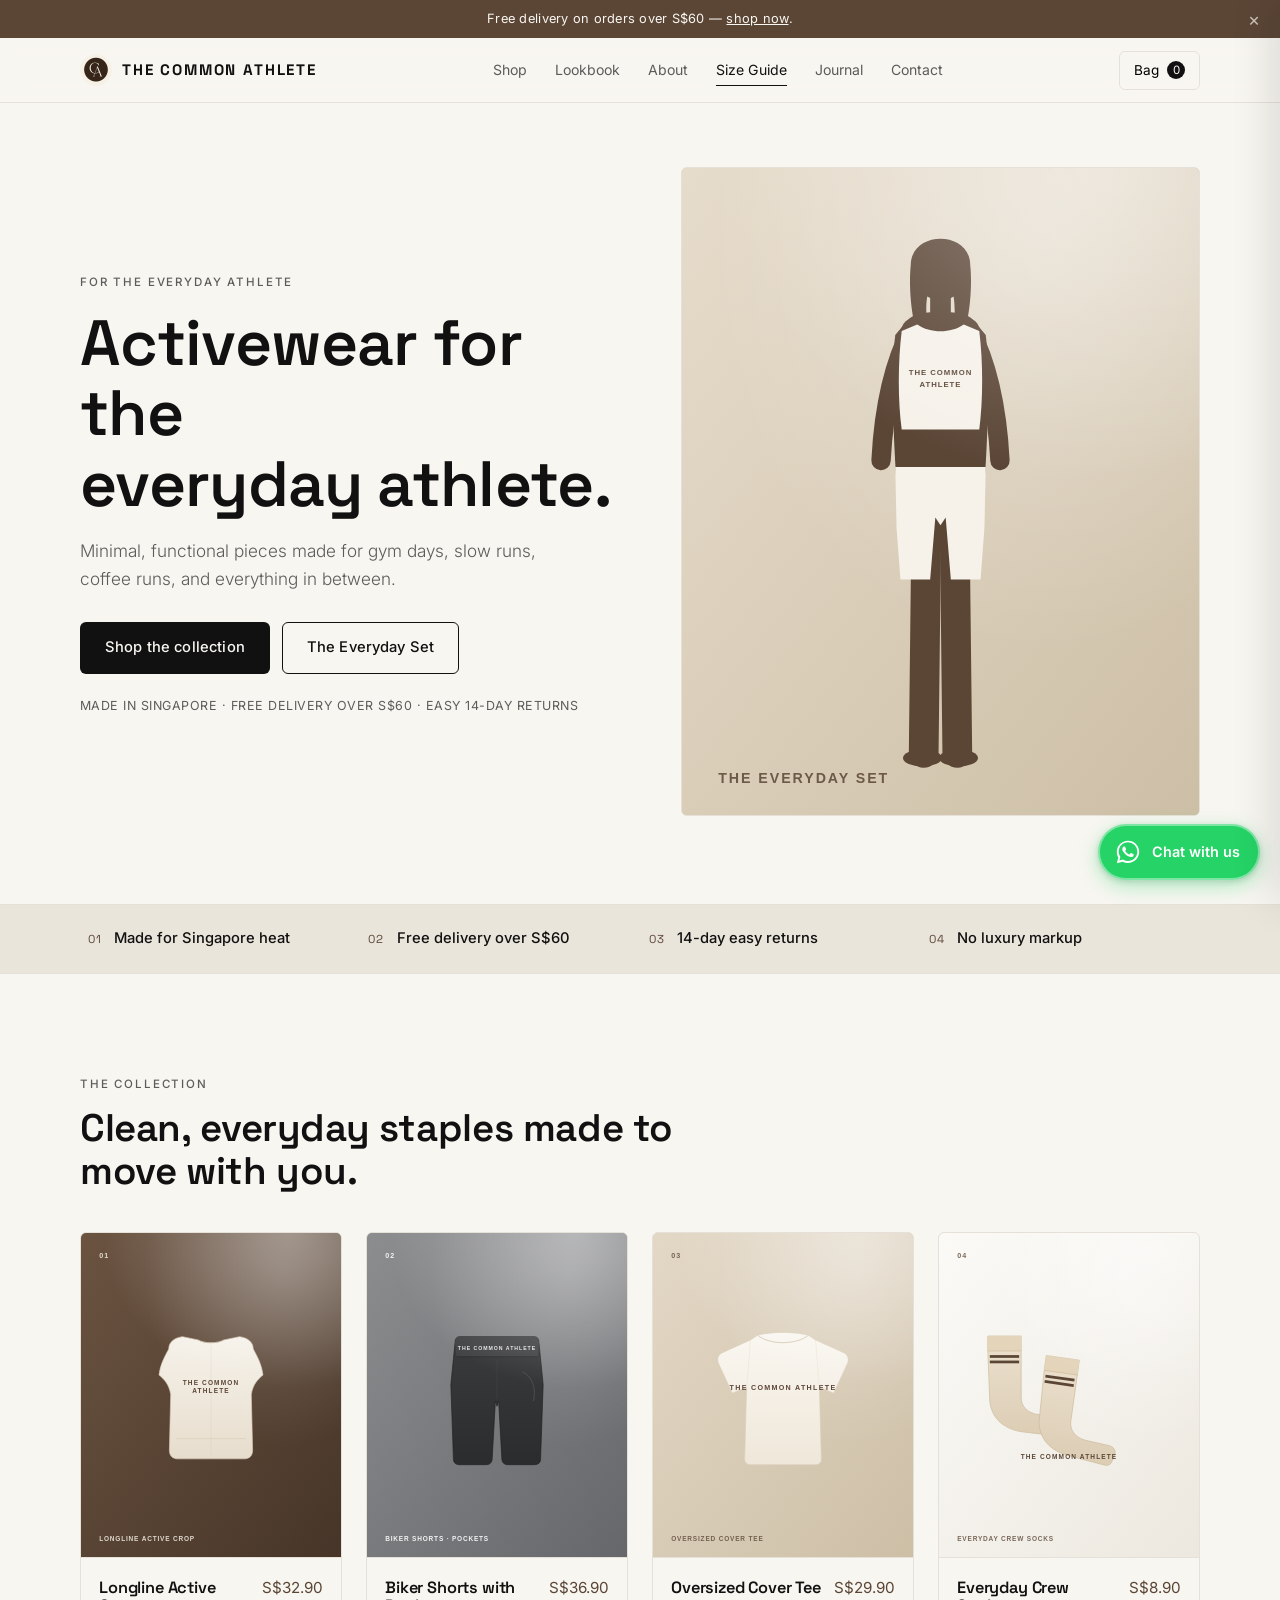
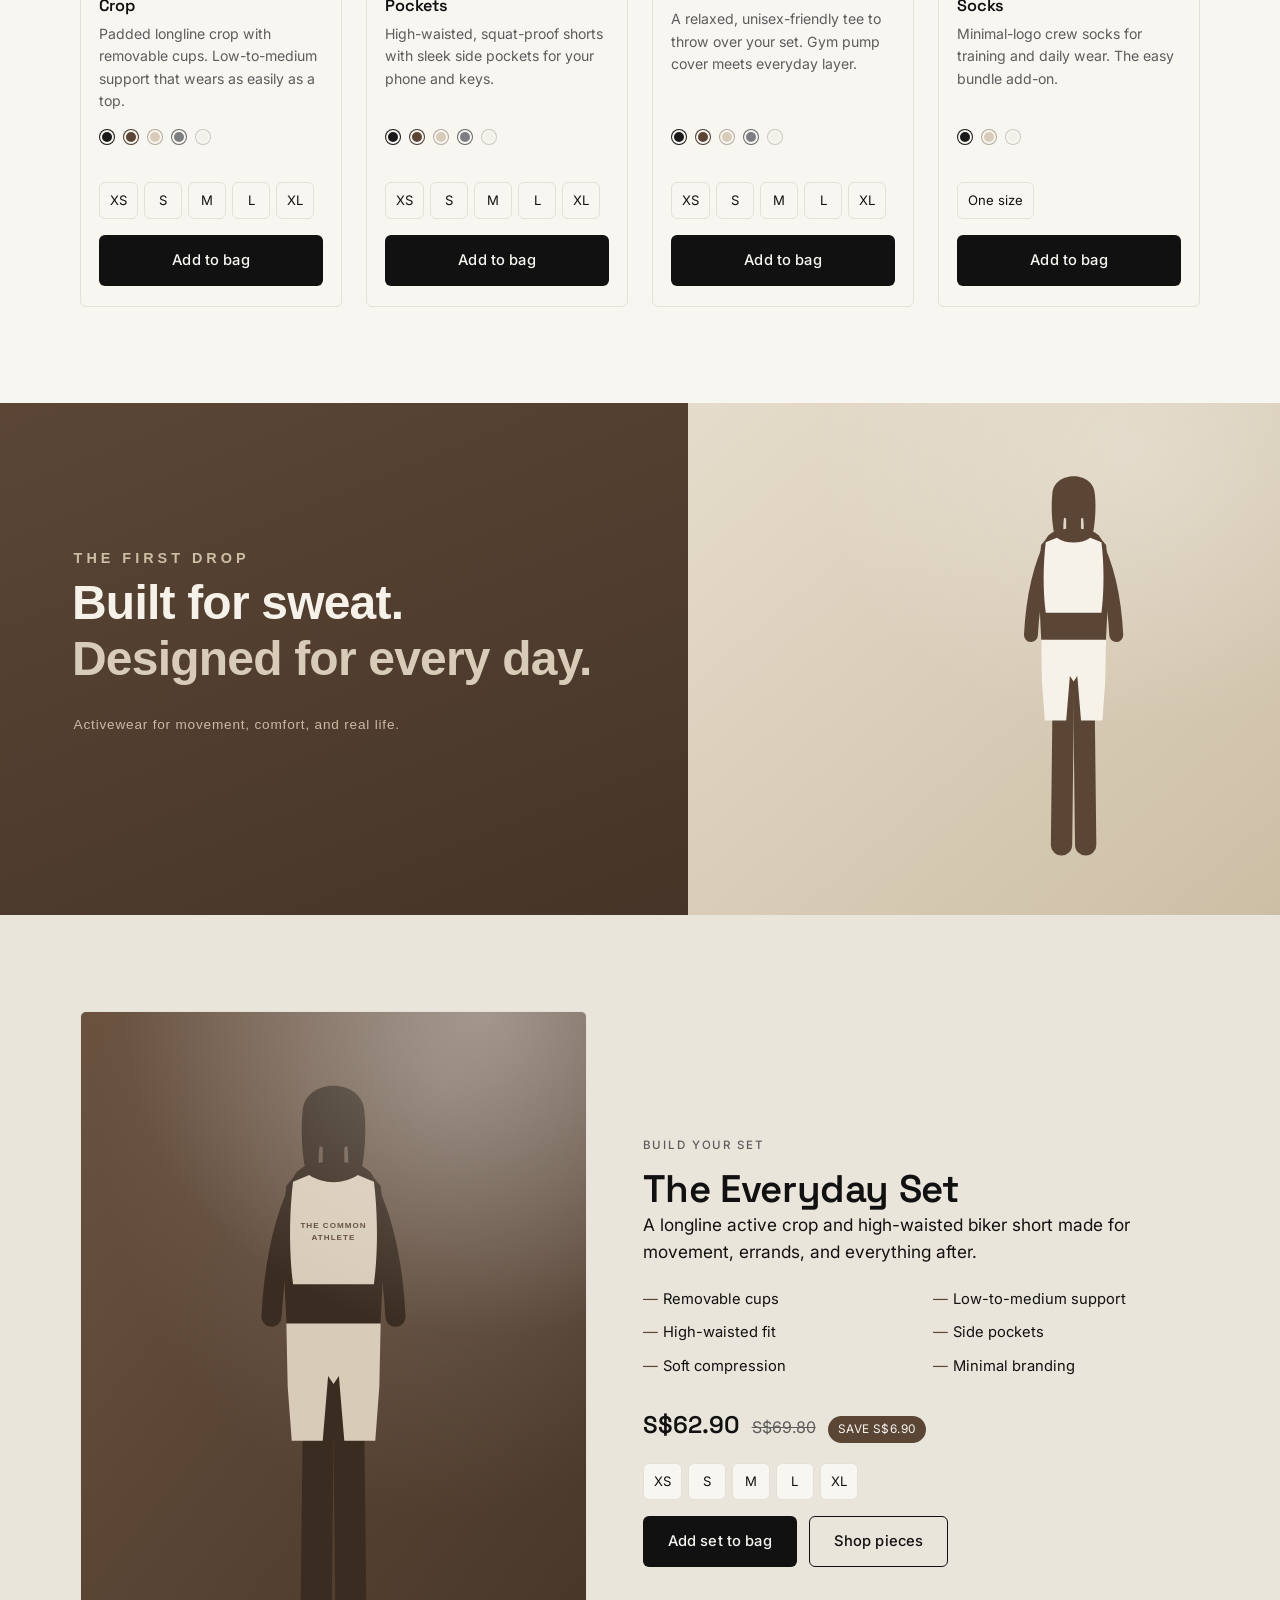
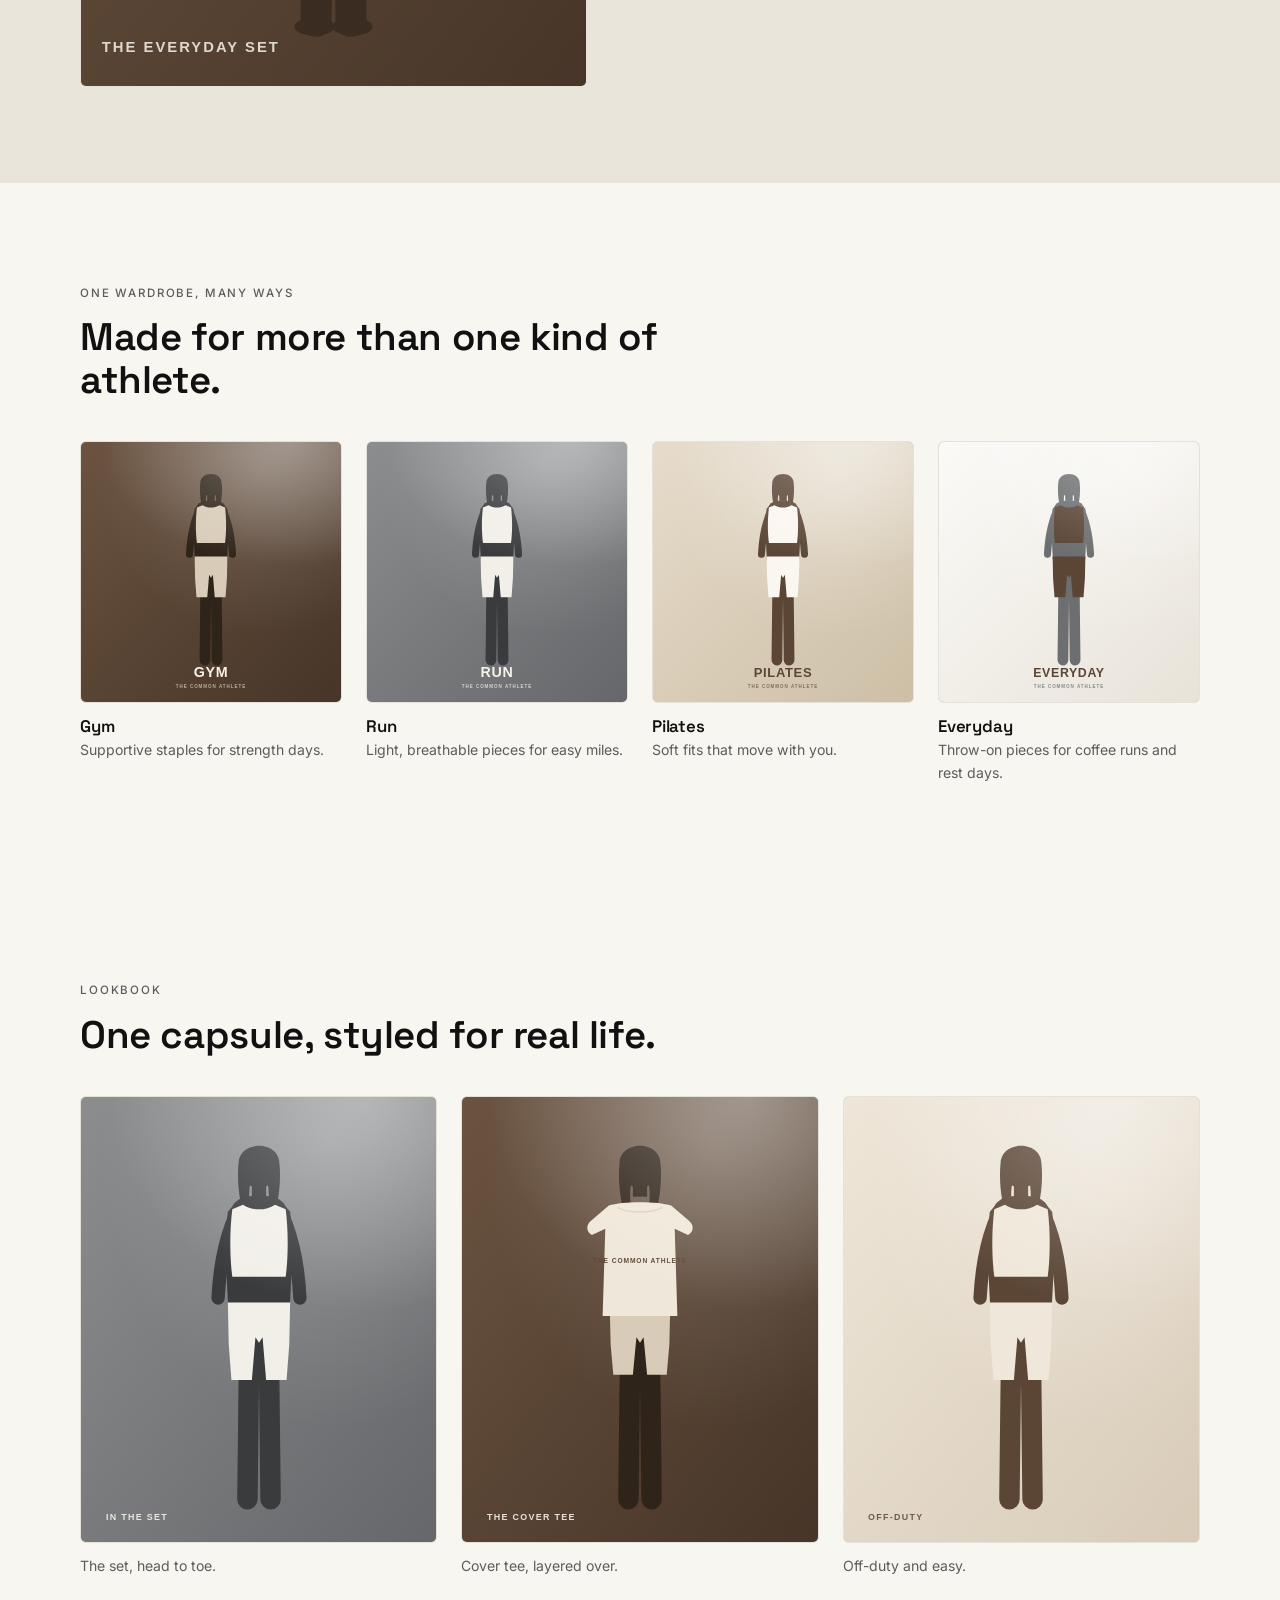
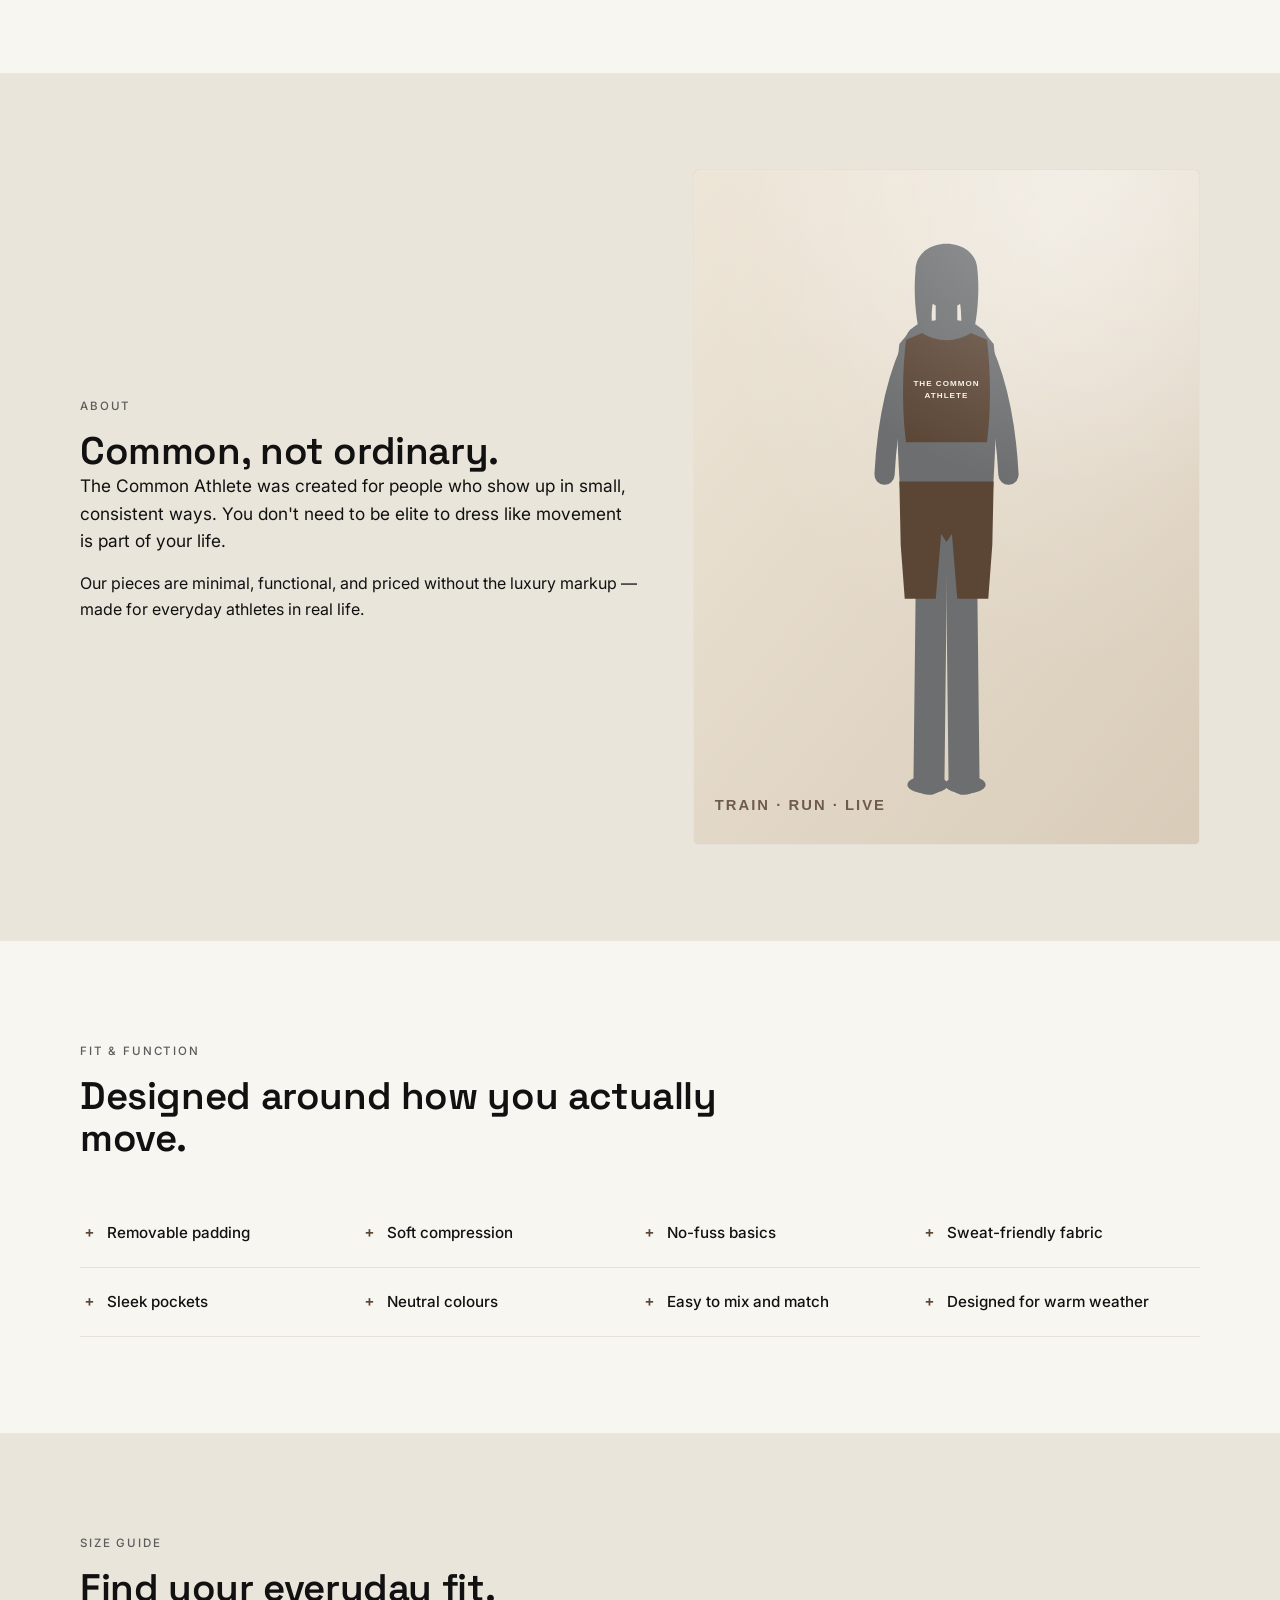
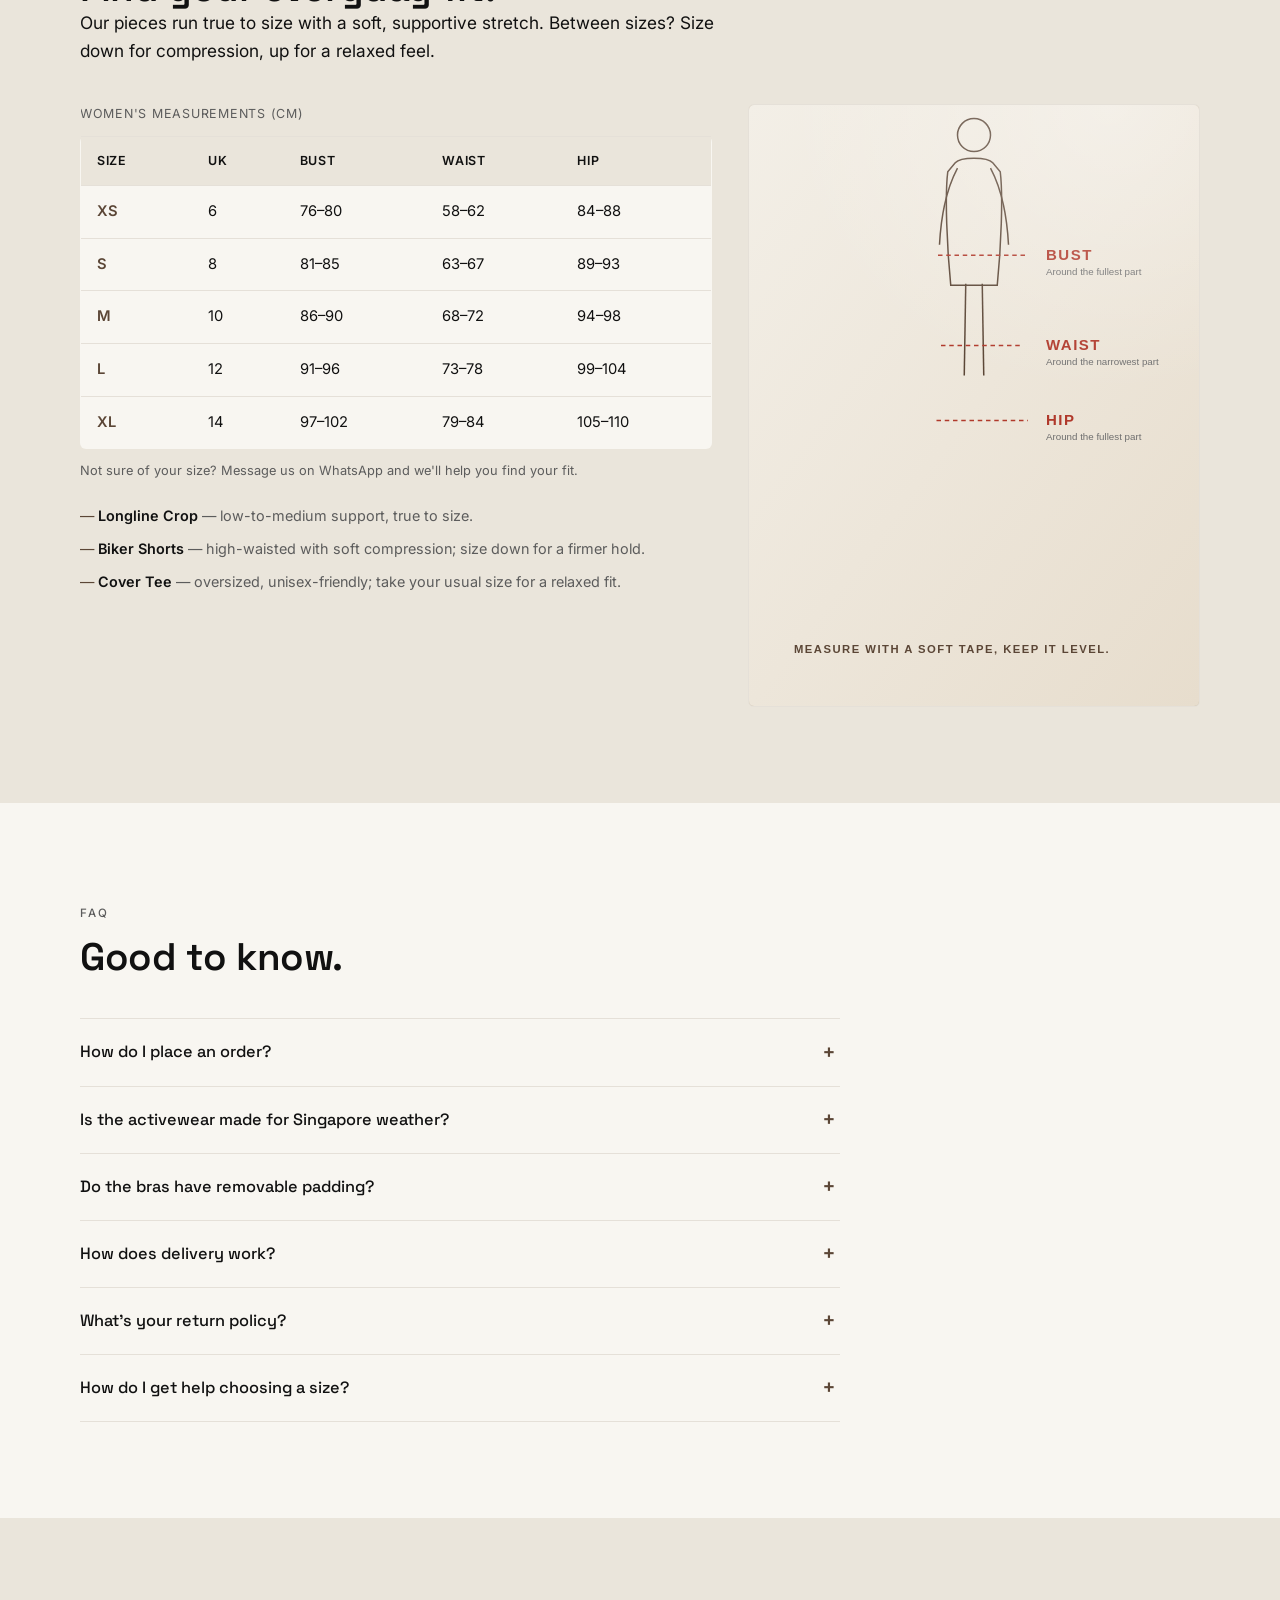
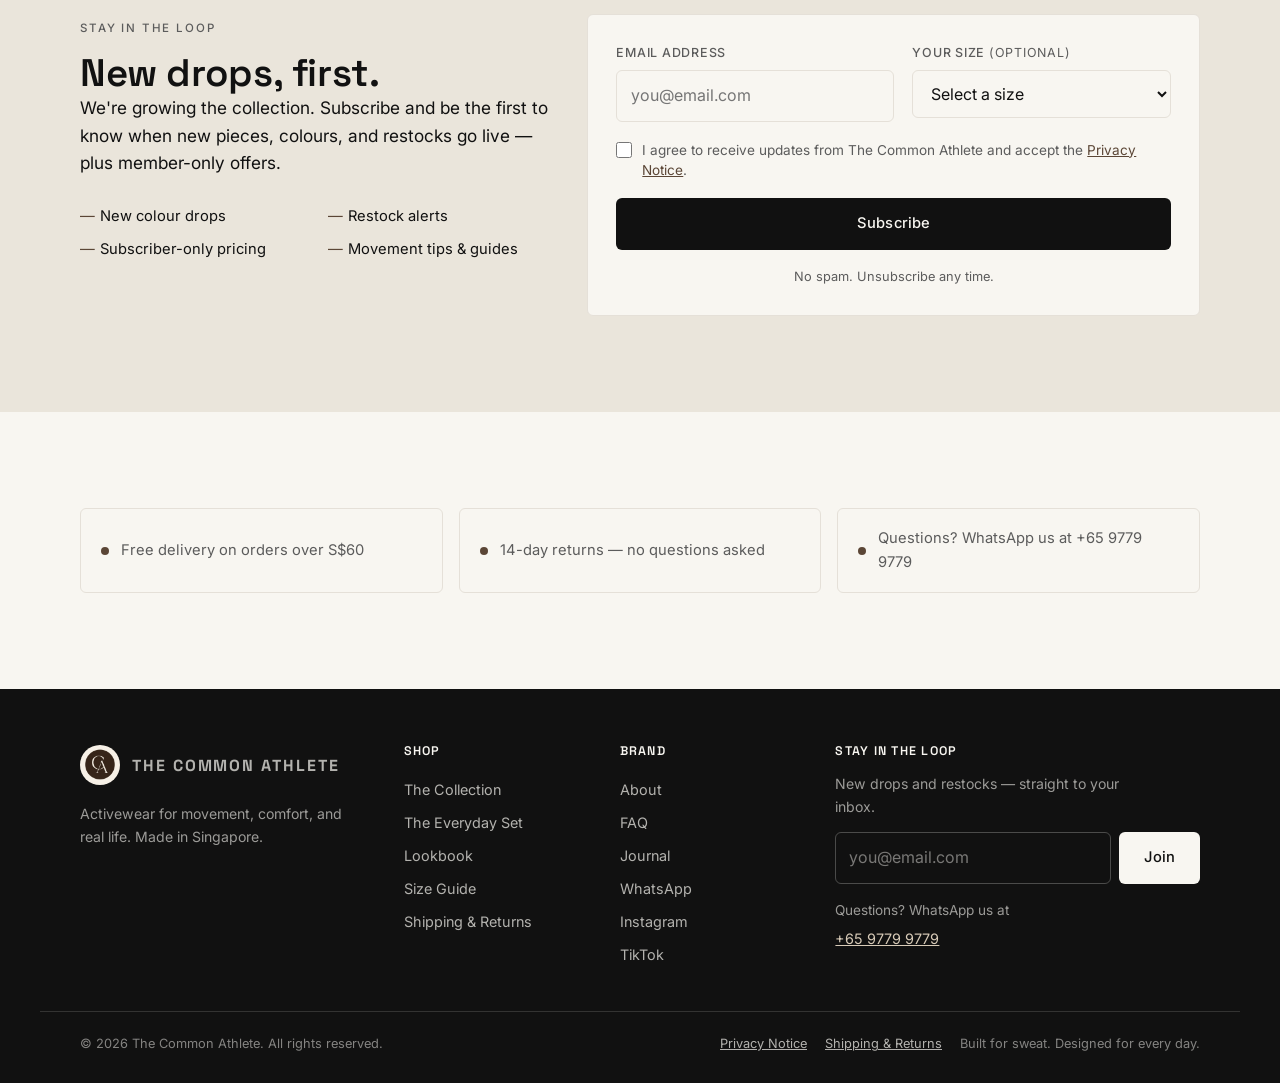
==== index.html @ 80158c87 "Use real logo artwork for the browser tab favicon The SVG favicon was a hand-drawn 'CA' approximatio" ====
<!DOCTYPE html>
<html lang="en">
<head>
  <meta charset="UTF-8" />
  <meta name="viewport" content="width=device-width, initial-scale=1.0" />
  <title>The Common Athlete | Women's Activewear Singapore — Shop Now</title>
  <meta name="description" content="Shop The Common Athlete — Singapore's women-first activewear brand. Minimal, breathable pieces for gym, run, Pilates, and real life. Free delivery over S$60. No luxury markup." />
  <meta name="keywords" content="activewear Singapore, athleisure Singapore, affordable activewear, women's gym wear, biker shorts, sports bra, Pilates wear, The Common Athlete" />
  <meta name="author" content="The Common Athlete" />
  <meta name="theme-color" content="#F8F6F1" />
  <link rel="canonical" href="https://dominopizzaaaa.github.io/the-common-athlete/" />

  <!-- Icons -->
  <link rel="icon" href="favicon-32.png" sizes="32x32" type="image/png" />
  <link rel="icon" href="favicon-16.png" sizes="16x16" type="image/png" />
  <link rel="apple-touch-icon" href="apple-touch-icon.png" />

  <!-- Open Graph / social sharing -->
  <meta property="og:type" content="website" />
  <meta property="og:site_name" content="The Common Athlete" />
  <meta property="og:title" content="The Common Athlete | Activewear for the everyday athlete" />
  <meta property="og:description" content="Minimal, breathable, affordable activewear made in Singapore for gym, run, Pilates, and real life." />
  <meta property="og:url" content="https://dominopizzaaaa.github.io/the-common-athlete/" />
  <meta property="og:image" content="https://dominopizzaaaa.github.io/the-common-athlete/images/og-image.png" />
  <meta property="og:image:width" content="1200" />
  <meta property="og:image:height" content="630" />
  <meta property="og:locale" content="en_SG" />
  <meta name="twitter:card" content="summary_large_image" />
  <meta name="twitter:title" content="The Common Athlete | Activewear for the everyday athlete" />
  <meta name="twitter:description" content="Minimal, breathable, affordable activewear made in Singapore for gym, run, Pilates, and real life." />
  <meta name="twitter:image" content="https://dominopizzaaaa.github.io/the-common-athlete/images/og-image.png" />

  <!-- Fonts: Space Grotesk for headings, Inter for body (includes 300 weight for lighter subtitles) -->
  <link rel="preconnect" href="https://fonts.googleapis.com" />
  <link rel="preconnect" href="https://fonts.gstatic.com" crossorigin />
  <link href="https://fonts.googleapis.com/css2?family=Inter:wght@300;400;500;600&family=Space+Grotesk:wght@500;600;700&display=swap" rel="stylesheet" />

  <!-- Preload above-fold hero image -->
  <link rel="preload" as="image" href="images/hero.svg" />

  <link rel="stylesheet" href="css/styles.css" />

  <!-- Structured data for search engines -->
  <script type="application/ld+json">
  {
    "@context": "https://schema.org",
    "@graph": [
      {
        "@type": "Organization",
        "@id": "https://dominopizzaaaa.github.io/the-common-athlete/#org",
        "name": "The Common Athlete",
        "url": "https://dominopizzaaaa.github.io/the-common-athlete/",
        "logo": "https://dominopizzaaaa.github.io/the-common-athlete/apple-touch-icon.png",
        "description": "Singapore-based women-first activewear and athleisure brand for the everyday athlete.",
        "areaServed": "SG",
        "sameAs": [
          "https://www.instagram.com/thecommonathlete.sg",
          "https://www.tiktok.com/@thecommonathlete"
        ],
        "contactPoint": {
          "@type": "ContactPoint",
          "contactType": "customer service",
          "telephone": "+65-9779-9779",
          "areaServed": "SG"
        }
      },
      {
        "@type": "WebSite",
        "@id": "https://dominopizzaaaa.github.io/the-common-athlete/#website",
        "url": "https://dominopizzaaaa.github.io/the-common-athlete/",
        "name": "The Common Athlete",
        "publisher": { "@id": "https://dominopizzaaaa.github.io/the-common-athlete/#org" },
        "inLanguage": "en-SG"
      },
      {
        "@type": "ItemList",
        "name": "The First Drop",
        "itemListElement": [
          { "@type": "ListItem", "position": 1, "item": {
            "@type": "Product", "name": "Longline Active Crop",
            "description": "Padded longline crop with removable cups and low-to-medium support.",
            "image": "https://dominopizzaaaa.github.io/the-common-athlete/images/product-crop.svg",
            "brand": { "@id": "https://dominopizzaaaa.github.io/the-common-athlete/#org" },
            "offers": { "@type": "Offer", "price": "32.90", "priceCurrency": "SGD", "availability": "https://schema.org/InStock" }
          }},
          { "@type": "ListItem", "position": 2, "item": {
            "@type": "Product", "name": "Biker Shorts with Pockets",
            "description": "High-waisted, squat-proof biker shorts with sleek side pockets.",
            "image": "https://dominopizzaaaa.github.io/the-common-athlete/images/product-shorts.svg",
            "brand": { "@id": "https://dominopizzaaaa.github.io/the-common-athlete/#org" },
            "offers": { "@type": "Offer", "price": "36.90", "priceCurrency": "SGD", "availability": "https://schema.org/InStock" }
          }},
          { "@type": "ListItem", "position": 3, "item": {
            "@type": "Product", "name": "Oversized Cover Tee",
            "description": "Relaxed, unisex-friendly cover tee to layer over your set.",
            "image": "https://dominopizzaaaa.github.io/the-common-athlete/images/product-tee.svg",
            "brand": { "@id": "https://dominopizzaaaa.github.io/the-common-athlete/#org" },
            "offers": { "@type": "Offer", "price": "29.90", "priceCurrency": "SGD", "availability": "https://schema.org/InStock" }
          }},
          { "@type": "ListItem", "position": 4, "item": {
            "@type": "Product", "name": "Everyday Crew Socks",
            "description": "Minimal-logo crew socks for training and daily wear.",
            "image": "https://dominopizzaaaa.github.io/the-common-athlete/images/product-socks.svg",
            "brand": { "@id": "https://dominopizzaaaa.github.io/the-common-athlete/#org" },
            "offers": { "@type": "Offer", "price": "8.90", "priceCurrency": "SGD", "availability": "https://schema.org/InStock" }
          }}
        ]
      },
      {
        "@type": "FAQPage",
        "mainEntity": [
          { "@type": "Question", "name": "How do I place an order?",
            "acceptedAnswer": { "@type": "Answer", "text": "Add items to your bag and checkout. We'll confirm your order and send payment details via WhatsApp or email within 24 hours." } },
          { "@type": "Question", "name": "Is the activewear made for Singapore weather?",
            "acceptedAnswer": { "@type": "Answer", "text": "Yes — every piece is designed to be breathable, sweat-friendly, and quick to move in, indoors or out in the heat." } },
          { "@type": "Question", "name": "Do the bras have removable padding?",
            "acceptedAnswer": { "@type": "Answer", "text": "The Longline Active Crop comes with removable cups and offers low-to-medium support." } }
        ]
      }
    ]
  }
  </script>
</head>
<body>
  <a class="skip-link" href="#main-content">Skip to content</a>

  <!-- ============ ANNOUNCEMENT BAR ============ -->
  <div class="announce" id="announce">
    <p>Free delivery on orders over S$60 — <a href="#collection" style="text-decoration:underline;color:inherit;">shop now</a>.</p>
    <button class="announce__close" id="announceClose" aria-label="Close announcement">&times;</button>
  </div>

  <!-- ============ NAVIGATION ============ -->
  <header class="nav" id="nav">
    <div class="nav__inner container">
      <button class="nav__burger" id="burger" aria-label="Open menu" aria-expanded="false" aria-controls="mobileMenu" aria-haspopup="true">
        <span></span><span></span><span></span>
      </button>

      <a href="#top" class="nav__logo">
        <img src="images/logo.png" alt="" class="nav__logo-mark" width="32" height="32" />
        <span>THE COMMON ATHLETE</span>
      </a>

      <nav class="nav__links" aria-label="Primary">
        <a href="#collection">Shop</a>
        <a href="#lookbook">Lookbook</a>
        <a href="#about">About</a>
        <a href="#size-guide">Size Guide</a>
        <a href="blog/index.html">Journal</a>
        <a href="#contact">Contact</a>
      </nav>

      <button class="nav__bag" id="bagBtn" aria-label="Open bag">
        Bag <span class="nav__bag-count" id="bagCount">0</span>
      </button>
    </div>

    <!-- Mobile menu -->
    <div class="mobile-menu" id="mobileMenu" aria-hidden="true">
      <nav aria-label="Mobile">
        <a href="#collection" class="mobile-menu__link">Shop</a>
        <a href="#lookbook" class="mobile-menu__link">Lookbook</a>
        <a href="#about" class="mobile-menu__link">About</a>
        <a href="#size-guide" class="mobile-menu__link">Size Guide</a>
        <a href="#faq" class="mobile-menu__link">FAQ</a>
        <a href="blog/index.html" class="mobile-menu__link">Journal</a>
        <a href="#contact" class="mobile-menu__link">Contact</a>
        <a href="#collection" class="mobile-menu__link mobile-menu__cta">Shop now</a>
      </nav>
    </div>
  </header>

  <main id="top" tabindex="-1">
    <span id="main-content"></span>

    <!-- ============ HERO ============ -->
    <section class="hero">
      <div class="container hero__inner">
        <div class="hero__copy">
          <span class="eyebrow">For the everyday athlete</span>
          <h1 class="hero__title">Activewear for the everyday&nbsp;athlete.</h1>
          <p class="hero__sub">Minimal, functional pieces made for gym days, slow runs, coffee runs, and everything in between.</p>
          <div class="hero__cta">
            <a href="#collection" class="btn btn--solid">Shop the collection</a>
            <a href="#set" class="btn btn--outline">The Everyday Set</a>
          </div>
          <p class="hero__note">Made in Singapore · Free delivery over S$60 · Easy 14-day returns</p>
        </div>

        <div class="hero__visual">
          <!-- Editorial placeholder; swap for a photo later -->
          <div class="ph ph--hero">
            <img src="images/hero.svg" alt="Model wearing The Common Athlete Everyday Set — longline crop and high-waisted biker shorts in oat" fetchpriority="high" />
          </div>
        </div>
      </div>
    </section>

    <!-- ============ BRAND PROMISE STRIP ============ -->
    <section class="promise" aria-label="Brand promises">
      <div class="container promise__row">
        <div class="promise__item"><span class="promise__k">01</span><p>Made for Singapore heat</p></div>
        <div class="promise__item"><span class="promise__k">02</span><p>Free delivery over S$60</p></div>
        <div class="promise__item"><span class="promise__k">03</span><p>14-day easy returns</p></div>
        <div class="promise__item"><span class="promise__k">04</span><p>No luxury markup</p></div>
      </div>
    </section>

    <!-- ============ FEATURED COLLECTION ============ -->
    <section class="section" id="collection">
      <div class="container">
        <header class="section__head">
          <span class="eyebrow">The Collection</span>
          <h2 class="section__title">Clean, everyday staples made to move with you.</h2>
        </header>

        <div class="grid grid--products" id="productGrid">
          <!-- Product 1 -->
          <article class="card" data-name="Longline Active Crop" data-img="images/product-crop.svg">
            <div class="ph ph--card">
              <img src="images/product-crop.svg" alt="Longline Active Crop in espresso — padded crop with removable cups" loading="lazy" />
              <div class="ph__swatch-overlay" aria-hidden="true"></div>
            </div>
            <div class="card__body">
              <div class="card__top">
                <h3 class="card__name">Longline Active Crop</h3>
                <span class="card__price">S$32.90</span>
              </div>
              <p class="card__desc">Padded longline crop with removable cups. Low-to-medium support that wears as easily as a top.</p>
              <ul class="swatches" aria-label="Select colour">
                <li class="sw sw--black" title="Black" data-color="black" role="button" tabindex="0" aria-pressed="false"></li>
                <li class="sw sw--espresso" title="Espresso" data-color="espresso" role="button" tabindex="0" aria-pressed="false"></li>
                <li class="sw sw--oat" title="Oat" data-color="oat" role="button" tabindex="0" aria-pressed="false"></li>
                <li class="sw sw--slate" title="Slate Grey" data-color="slate" role="button" tabindex="0" aria-pressed="false"></li>
                <li class="sw sw--white" title="White" data-color="white" role="button" tabindex="0" aria-pressed="false"></li>
              </ul>
              <p class="swatch-label" aria-live="polite"></p>
              <div class="sizes" role="group" aria-label="Select size">
                <button type="button" class="size">XS</button>
                <button type="button" class="size">S</button>
                <button type="button" class="size">M</button>
                <button type="button" class="size">L</button>
                <button type="button" class="size">XL</button>
              </div>
              <button class="btn btn--solid btn--block add-to-bag">Add to bag</button>
            </div>
          </article>

          <!-- Product 2 -->
          <article class="card" data-name="Biker Shorts with Pockets" data-img="images/product-shorts.svg">
            <div class="ph ph--card">
              <img src="images/product-shorts.svg" alt="Biker Shorts with Pockets in slate grey — high-waisted with side pockets" loading="lazy" />
              <div class="ph__swatch-overlay" aria-hidden="true"></div>
            </div>
            <div class="card__body">
              <div class="card__top">
                <h3 class="card__name">Biker Shorts with Pockets</h3>
                <span class="card__price">S$36.90</span>
              </div>
              <p class="card__desc">High-waisted, squat-proof shorts with sleek side pockets for your phone and keys.</p>
              <ul class="swatches" aria-label="Select colour">
                <li class="sw sw--black" title="Black" data-color="black" role="button" tabindex="0" aria-pressed="false"></li>
                <li class="sw sw--espresso" title="Espresso" data-color="espresso" role="button" tabindex="0" aria-pressed="false"></li>
                <li class="sw sw--oat" title="Oat" data-color="oat" role="button" tabindex="0" aria-pressed="false"></li>
                <li class="sw sw--slate" title="Slate Grey" data-color="slate" role="button" tabindex="0" aria-pressed="false"></li>
                <li class="sw sw--white" title="White" data-color="white" role="button" tabindex="0" aria-pressed="false"></li>
              </ul>
              <p class="swatch-label" aria-live="polite"></p>
              <div class="sizes" role="group" aria-label="Select size">
                <button type="button" class="size">XS</button>
                <button type="button" class="size">S</button>
                <button type="button" class="size">M</button>
                <button type="button" class="size">L</button>
                <button type="button" class="size">XL</button>
              </div>
              <button class="btn btn--solid btn--block add-to-bag">Add to bag</button>
            </div>
          </article>

          <!-- Product 3 -->
          <article class="card" data-name="Oversized Cover Tee" data-img="images/product-tee.svg">
            <div class="ph ph--card">
              <img src="images/product-tee.svg" alt="Oversized Cover Tee in oat — relaxed fit for layering over your set" loading="lazy" />
              <div class="ph__swatch-overlay" aria-hidden="true"></div>
            </div>
            <div class="card__body">
              <div class="card__top">
                <h3 class="card__name">Oversized Cover Tee</h3>
                <span class="card__price">S$29.90</span>
              </div>
              <p class="card__desc">A relaxed, unisex-friendly tee to throw over your set. Gym pump cover meets everyday layer.</p>
              <ul class="swatches" aria-label="Select colour">
                <li class="sw sw--black" title="Black" data-color="black" role="button" tabindex="0" aria-pressed="false"></li>
                <li class="sw sw--espresso" title="Espresso" data-color="espresso" role="button" tabindex="0" aria-pressed="false"></li>
                <li class="sw sw--oat" title="Oat" data-color="oat" role="button" tabindex="0" aria-pressed="false"></li>
                <li class="sw sw--slate" title="Slate Grey" data-color="slate" role="button" tabindex="0" aria-pressed="false"></li>
                <li class="sw sw--white" title="White" data-color="white" role="button" tabindex="0" aria-pressed="false"></li>
              </ul>
              <p class="swatch-label" aria-live="polite"></p>
              <div class="sizes" role="group" aria-label="Select size">
                <button type="button" class="size">XS</button>
                <button type="button" class="size">S</button>
                <button type="button" class="size">M</button>
                <button type="button" class="size">L</button>
                <button type="button" class="size">XL</button>
              </div>
              <button class="btn btn--solid btn--block add-to-bag">Add to bag</button>
            </div>
          </article>

          <!-- Product 4 -->
          <article class="card" data-name="Everyday Crew Socks" data-img="images/product-socks.svg">
            <div class="ph ph--card">
              <img src="images/product-socks.svg" alt="Everyday Crew Socks in white — minimal-logo crew length for training and daily wear" loading="lazy" />
              <div class="ph__swatch-overlay" aria-hidden="true"></div>
            </div>
            <div class="card__body">
              <div class="card__top">
                <h3 class="card__name">Everyday Crew Socks</h3>
                <span class="card__price">S$8.90</span>
              </div>
              <p class="card__desc">Minimal-logo crew socks for training and daily wear. The easy bundle add-on.</p>
              <ul class="swatches" aria-label="Select colour">
                <li class="sw sw--black" title="Black" data-color="black" role="button" tabindex="0" aria-pressed="false"></li>
                <li class="sw sw--oat" title="Oat" data-color="oat" role="button" tabindex="0" aria-pressed="false"></li>
                <li class="sw sw--white" title="White" data-color="white" role="button" tabindex="0" aria-pressed="false"></li>
              </ul>
              <p class="swatch-label" aria-live="polite"></p>
              <div class="sizes" role="group" aria-label="Select size">
                <button type="button" class="size">One size</button>
              </div>
              <button class="btn btn--solid btn--block add-to-bag">Add to bag</button>
            </div>
          </article>
        </div>
      </div>
    </section>

    <!-- ============ CAMPAIGN BANNER ============ -->
    <section class="banner" aria-label="Campaign">
      <img src="images/banner.svg" alt="Built for sweat. Designed for every day." loading="lazy" />
    </section>

    <!-- ============ COLLECTION HIGHLIGHT — THE EVERYDAY SET ============ -->
    <section class="section section--alt" id="set">
      <div class="container highlight">
        <div class="highlight__visual">
          <div class="ph ph--tall">
            <img src="images/set.svg" alt="The Everyday Set — crop and biker shorts" loading="lazy" />
          </div>
        </div>
        <div class="highlight__copy">
          <span class="eyebrow">Build your set</span>
          <h2 class="section__title">The Everyday Set</h2>
          <p class="lead">A longline active crop and high-waisted biker short made for movement, errands, and everything after.</p>
          <ul class="feature-list">
            <li>Removable cups</li>
            <li>Low-to-medium support</li>
            <li>High-waisted fit</li>
            <li>Side pockets</li>
            <li>Soft compression</li>
            <li>Minimal branding</li>
          </ul>

          <div class="set-price">
            <span class="set-price__now">S$62.90</span>
            <span class="set-price__was">S$69.80</span>
            <span class="set-price__save">Save S$6.90</span>
          </div>

          <div class="set-buy" data-name="The Everyday Set" data-price="62.90" data-img="images/set.svg">
            <div class="sizes" role="group" aria-label="Select size">
              <button type="button" class="size">XS</button>
              <button type="button" class="size">S</button>
              <button type="button" class="size">M</button>
              <button type="button" class="size">L</button>
              <button type="button" class="size">XL</button>
            </div>
            <div class="set-buy__actions">
              <button class="btn btn--solid add-set">Add set to bag</button>
              <a href="#collection" class="btn btn--outline">Shop pieces</a>
            </div>
          </div>
        </div>
      </div>
    </section>

    <!-- ============ LIFESTYLE ============ -->
    <section class="section" id="lifestyle">
      <div class="container">
        <header class="section__head">
          <span class="eyebrow">One wardrobe, many ways</span>
          <h2 class="section__title">Made for more than one kind of athlete.</h2>
        </header>

        <div class="grid grid--life">
          <article class="tile">
            <div class="ph ph--tile"><img src="images/life-gym.svg" alt="Gym" loading="lazy" /></div>
            <h3 class="tile__name">Gym</h3>
            <p>Supportive staples for strength days.</p>
          </article>
          <article class="tile">
            <div class="ph ph--tile"><img src="images/life-run.svg" alt="Run" loading="lazy" /></div>
            <h3 class="tile__name">Run</h3>
            <p>Light, breathable pieces for easy miles.</p>
          </article>
          <article class="tile">
            <div class="ph ph--tile"><img src="images/life-pilates.svg" alt="Pilates" loading="lazy" /></div>
            <h3 class="tile__name">Pilates</h3>
            <p>Soft fits that move with you.</p>
          </article>
          <article class="tile">
            <div class="ph ph--tile"><img src="images/life-everyday.svg" alt="Everyday" loading="lazy" /></div>
            <h3 class="tile__name">Everyday</h3>
            <p>Throw-on pieces for coffee runs and rest days.</p>
          </article>
        </div>
      </div>
    </section>

    <!-- ============ LOOKBOOK ============ -->
    <section class="section" id="lookbook">
      <div class="container">
        <header class="section__head">
          <span class="eyebrow">Lookbook</span>
          <h2 class="section__title">One capsule, styled for real life.</h2>
        </header>
        <div class="grid grid--look">
          <figure class="look">
            <div class="ph ph--look"><img src="images/look-1.svg" alt="The set worn for training" loading="lazy" /></div>
            <figcaption>The set, head to toe.</figcaption>
          </figure>
          <figure class="look">
            <div class="ph ph--look"><img src="images/look-2.svg" alt="The oversized cover tee layered over the set" loading="lazy" /></div>
            <figcaption>Cover tee, layered over.</figcaption>
          </figure>
          <figure class="look">
            <div class="ph ph--look"><img src="images/look-3.svg" alt="The set styled off-duty" loading="lazy" /></div>
            <figcaption>Off-duty and easy.</figcaption>
          </figure>
        </div>
      </div>
    </section>

    <!-- ============ ABOUT ============ -->
    <section class="section section--alt" id="about">
      <div class="container about">
        <div class="about__copy">
          <span class="eyebrow">About</span>
          <h2 class="section__title">Common, not ordinary.</h2>
          <p class="lead">The Common Athlete was created for people who show up in small, consistent ways. You don't need to be elite to dress like movement is part of your life.</p>
          <p>Our pieces are minimal, functional, and priced without the luxury markup — made for everyday athletes in real life.</p>
        </div>
        <div class="about__visual">
          <div class="ph ph--tall">
            <img src="images/about.svg" alt="Everyday athletes in The Common Athlete" loading="lazy" />
          </div>
        </div>
      </div>
    </section>

    <!-- ============ FIT & FUNCTION ============ -->
    <section class="section" id="fit">
      <div class="container">
        <header class="section__head">
          <span class="eyebrow">Fit &amp; Function</span>
          <h2 class="section__title">Designed around how you actually move.</h2>
        </header>

        <div class="grid grid--features">
          <div class="feat"><span class="feat__k">+</span>Removable padding</div>
          <div class="feat"><span class="feat__k">+</span>Soft compression</div>
          <div class="feat"><span class="feat__k">+</span>No-fuss basics</div>
          <div class="feat"><span class="feat__k">+</span>Sweat-friendly fabric</div>
          <div class="feat"><span class="feat__k">+</span>Sleek pockets</div>
          <div class="feat"><span class="feat__k">+</span>Neutral colours</div>
          <div class="feat"><span class="feat__k">+</span>Easy to mix and match</div>
          <div class="feat"><span class="feat__k">+</span>Designed for warm weather</div>
        </div>
      </div>
    </section>

    <!-- ============ SIZE GUIDE ============ -->
    <section class="section section--alt" id="size-guide">
      <div class="container">
        <header class="section__head">
          <span class="eyebrow">Size Guide</span>
          <h2 class="section__title">Find your everyday fit.</h2>
          <p class="lead">Our pieces run true to size with a soft, supportive stretch. Between sizes? Size down for compression, up for a relaxed feel.</p>
        </header>

        <div class="sizing">
          <div class="sizing__chart">
            <div class="table-wrap">
              <table class="size-table">
                <caption>Women's measurements (cm)</caption>
                <thead>
                  <tr><th>Size</th><th>UK</th><th>Bust</th><th>Waist</th><th>Hip</th></tr>
                </thead>
                <tbody>
                  <tr><td>XS</td><td>6</td><td>76–80</td><td>58–62</td><td>84–88</td></tr>
                  <tr><td>S</td><td>8</td><td>81–85</td><td>63–67</td><td>89–93</td></tr>
                  <tr><td>M</td><td>10</td><td>86–90</td><td>68–72</td><td>94–98</td></tr>
                  <tr><td>L</td><td>12</td><td>91–96</td><td>73–78</td><td>99–104</td></tr>
                  <tr><td>XL</td><td>14</td><td>97–102</td><td>79–84</td><td>105–110</td></tr>
                </tbody>
              </table>
            </div>
            <p class="sizing__note muted">Not sure of your size? Message us on WhatsApp and we'll help you find your fit.</p>

            <ul class="sizing__tips">
              <li><strong>Longline Crop</strong> — low-to-medium support, true to size.</li>
              <li><strong>Biker Shorts</strong> — high-waisted with soft compression; size down for a firmer hold.</li>
              <li><strong>Cover Tee</strong> — oversized, unisex-friendly; take your usual size for a relaxed fit.</li>
            </ul>
          </div>

          <div class="sizing__measure">
            <div class="ph ph--measure"><img src="images/measure.svg" alt="How to measure your bust, waist, and hip" loading="lazy" /></div>
          </div>
        </div>
      </div>
    </section>

    <!-- ============ FAQ ============ -->
    <section class="section" id="faq">
      <div class="container">
        <header class="section__head">
          <span class="eyebrow">FAQ</span>
          <h2 class="section__title">Good to know.</h2>
        </header>

        <div class="faq">
          <details class="faq__item">
            <summary aria-expanded="false">How do I place an order?</summary>
            <p>Add your items to your bag, select your size and colour, then checkout. We'll confirm your order and send payment details via WhatsApp or email within 24 hours.</p>
          </details>
          <details class="faq__item">
            <summary aria-expanded="false">Is the activewear made for Singapore weather?</summary>
            <p>Yes — every piece is designed to be breathable, sweat-friendly, and quick to move in, whether you're training indoors or out in the heat.</p>
          </details>
          <details class="faq__item">
            <summary aria-expanded="false">Do the bras have removable padding?</summary>
            <p>The Longline Active Crop comes with removable cups and offers low-to-medium support, so you can wear it your way — with or without.</p>
          </details>
          <details class="faq__item">
            <summary aria-expanded="false">How does delivery work?</summary>
            <p>We deliver across Singapore. Free delivery on orders over S$60 — standard delivery is S$4.50. Orders are processed within 1–2 business days.</p>
          </details>
          <details class="faq__item">
            <summary aria-expanded="false">What's your return policy?</summary>
            <p>Unworn items with tags intact can be returned within 14 days of delivery for an exchange or refund. See our <a href="shipping-returns.html">Shipping &amp; Returns</a> page for full details.</p>
          </details>
          <details class="faq__item">
            <summary aria-expanded="false">How do I get help choosing a size?</summary>
            <p>Message us on WhatsApp at <a href="https://wa.me/6597799779" target="_blank" rel="noopener">+65 9779 9779</a> — we're happy to help you find your everyday fit.</p>
          </details>
        </div>
      </div>
    </section>

    <!-- ============ NEWSLETTER ============ -->
    <section class="section section--alt" id="newsletter">
      <div class="container waitlist">
        <div class="waitlist__head">
          <span class="eyebrow">Stay in the loop</span>
          <h2 class="section__title">New drops, first.</h2>
          <p class="lead">We're growing the collection. Subscribe and be the first to know when new pieces, colours, and restocks go live — plus member-only offers.</p>
          <ul class="feature-list" style="margin-top:28px;">
            <li>New colour drops</li>
            <li>Restock alerts</li>
            <li>Subscriber-only pricing</li>
            <li>Movement tips &amp; guides</li>
          </ul>
        </div>

        <form class="waitlist__form" id="waitlistForm" novalidate>
          <div class="field">
            <label for="email">Email address</label>
            <input type="email" id="email" name="email" placeholder="you@email.com" required />
          </div>

          <div class="field">
            <label for="size">Your size <span class="muted">(optional)</span></label>
            <select id="size" name="size">
              <option value="">Select a size</option>
              <option value="XS">XS</option>
              <option value="S">S</option>
              <option value="M">M</option>
              <option value="L">L</option>
              <option value="XL">XL</option>
            </select>
          </div>

          <label class="check consent field--full">
            <input type="checkbox" id="consent" name="consent" required />
            <span>I agree to receive updates from The Common Athlete and accept the <a href="privacy.html" target="_blank" rel="noopener">Privacy Notice</a>.</span>
          </label>

          <div class="field field--full">
            <button type="submit" class="btn btn--solid btn--block">Subscribe</button>
            <p class="form__note">No spam. Unsubscribe any time.</p>
          </div>

          <p class="form__success" id="waitlistSuccess" role="status" aria-live="polite" hidden>You're in — we'll let you know when new pieces drop.</p>
        </form>
      </div>
    </section>

    <!-- ============ TRUST STRIP ============ -->
    <section class="section community" aria-label="Why shop with us">
      <div class="container community__row">
        <div class="community__item">
          <span class="community__dot"></span>
          <p>Free delivery on orders over S$60</p>
        </div>
        <div class="community__item">
          <span class="community__dot"></span>
          <p>14-day returns — no questions asked</p>
        </div>
        <div class="community__item">
          <span class="community__dot"></span>
          <p>Questions? WhatsApp us at +65 9779 9779</p>
        </div>
      </div>
    </section>

  </main>

  <!-- ============ FOOTER ============ -->
  <footer class="footer" id="contact">
    <div class="container footer__grid">
      <div class="footer__brand">
        <a href="#top" class="footer__logo">
          <img src="images/logo.png" alt="" class="footer__logo-mark" width="40" height="40" />
          <span>THE COMMON ATHLETE</span>
        </a>
        <p class="footer__line">Activewear for movement, comfort, and real life. Made in Singapore.</p>
      </div>

      <nav class="footer__col" aria-label="Footer shop">
        <h4>Shop</h4>
        <a href="#collection">The Collection</a>
        <a href="#set">The Everyday Set</a>
        <a href="#lookbook">Lookbook</a>
        <a href="#size-guide">Size Guide</a>
        <a href="shipping-returns.html">Shipping &amp; Returns</a>
      </nav>

      <nav class="footer__col" aria-label="Footer brand">
        <h4>Brand</h4>
        <a href="about.html">About</a>
        <a href="#faq">FAQ</a>
        <a href="blog/index.html">Journal</a>
        <a href="https://wa.me/6597799779" target="_blank" rel="noopener">WhatsApp</a>
        <a href="https://www.instagram.com/thecommonathlete.sg" target="_blank" rel="noopener" aria-label="Instagram">Instagram</a>
        <a href="https://www.tiktok.com/@thecommonathlete" target="_blank" rel="noopener" aria-label="TikTok">TikTok</a>
      </nav>

      <div class="footer__col footer__news">
        <h4>Stay in the loop</h4>
        <p class="footer__line">New drops and restocks — straight to your inbox.</p>
        <form class="footer__form" id="footerForm" novalidate>
          <input type="email" name="email" placeholder="you@email.com" aria-label="Email" required />
          <button type="submit" class="btn btn--solid">Join</button>
        </form>
        <p class="footer__msg" id="footerMsg" role="status" aria-live="polite" hidden>Thanks — you're on the list.</p>
        <p class="footer__contact">
          Questions? WhatsApp us at
          <a href="https://wa.me/6597799779" target="_blank" rel="noopener">+65 9779 9779</a>
        </p>
      </div>
    </div>

    <div class="container footer__base">
      <p>© <span id="year"></span> The Common Athlete. All rights reserved.</p>
      <nav class="footer__legal" aria-label="Legal">
        <a href="privacy.html">Privacy Notice</a>
        <a href="shipping-returns.html">Shipping &amp; Returns</a>
        <span>Built for sweat. Designed for every day.</span>
      </nav>
    </div>
  </footer>

  <!-- ============ BAG DRAWER ============ -->
  <div class="drawer-overlay" id="drawerOverlay" hidden></div>
  <aside class="drawer" id="bagDrawer" aria-label="Shopping bag" aria-hidden="true">
    <div class="drawer__head">
      <h3>Your bag</h3>
      <button class="drawer__close" id="drawerClose" aria-label="Close bag">&times;</button>
    </div>
    <div class="drawer__body" id="drawerBody">
      <p class="drawer__empty">Your bag is empty.</p>
    </div>
    <div class="drawer__foot">
      <div class="drawer__total"><span>Subtotal</span><span id="drawerTotal">S$0.00</span></div>
      <button class="btn btn--solid btn--block" id="checkoutBtn" disabled>Order via WhatsApp</button>
      <p class="drawer__note">We'll confirm your order and send payment details within 24 hours.</p>
    </div>
  </aside>

  <!-- ============ FLOATING WHATSAPP BUTTON ============ -->
  <a class="wa-float" href="https://wa.me/6597799779?text=Hi%20The%20Common%20Athlete!%20I'd%20like%20to%20ask%20about%20the%20first%20drop."
     target="_blank" rel="noopener" aria-label="Chat with us on WhatsApp">
    <svg viewBox="0 0 32 32" width="28" height="28" aria-hidden="true" focusable="false">
      <path fill="currentColor" d="M16.003 3.2c-7.06 0-12.8 5.74-12.8 12.8 0 2.257.59 4.45 1.71 6.39L3.2 28.8l6.6-1.73a12.74 12.74 0 0 0 6.203 1.58h.005c7.06 0 12.8-5.74 12.8-12.8 0-3.42-1.332-6.635-3.75-9.052A12.71 12.71 0 0 0 16.003 3.2zm0 23.04h-.004a10.6 10.6 0 0 1-5.4-1.48l-.387-.23-4.016 1.053 1.072-3.916-.252-.402a10.58 10.58 0 0 1-1.62-5.665c0-5.866 4.774-10.64 10.64-10.64a10.57 10.57 0 0 1 7.522 3.12 10.57 10.57 0 0 1 3.117 7.525c0 5.866-4.773 10.64-10.638 10.64zm5.835-7.968c-.32-.16-1.892-.934-2.185-1.04-.293-.107-.507-.16-.72.16-.213.32-.826 1.04-1.013 1.253-.187.213-.373.24-.693.08-.32-.16-1.35-.498-2.572-1.587-.95-.847-1.592-1.894-1.78-2.214-.186-.32-.02-.493.14-.652.144-.143.32-.373.48-.56.16-.187.213-.32.32-.534.107-.213.053-.4-.027-.56-.08-.16-.72-1.734-.986-2.374-.26-.624-.524-.54-.72-.55l-.613-.01c-.213 0-.56.08-.853.4-.293.32-1.12 1.094-1.12 2.667 0 1.573 1.146 3.093 1.306 3.307.16.213 2.253 3.44 5.46 4.824.763.33 1.358.526 1.822.674.766.244 1.463.21 2.014.127.614-.092 1.892-.773 2.158-1.52.267-.747.267-1.387.187-1.52-.08-.133-.293-.213-.613-.373z"/>
    </svg>
    <span class="wa-float__label">Chat with us</span>
  </a>

  <!-- ============ BACK TO TOP ============ -->
  <button class="to-top" id="toTop" aria-label="Back to top" hidden>
    <svg viewBox="0 0 24 24" width="20" height="20" aria-hidden="true" focusable="false">
      <path fill="none" stroke="currentColor" stroke-width="2" stroke-linecap="round" stroke-linejoin="round" d="M12 19V5M5 12l7-7 7 7"/>
    </svg>
  </button>

  <script src="js/main.js"></script>
</body>
</html>
---- css/styles.css ----
/* ==========================================================================
   The Common Athlete — styles.css
   Minimal, editorial activewear brand. Mobile-first, responsive.
   ========================================================================== */

/* ---------- Design tokens ---------- */
:root {
  --bg:            #F8F6F1;  /* warm off-white */
  --bg-alt:        #EAE5DB;  /* section alt bg — pushed darker for visible rhythm */
  --text:          #111111;  /* near-black */
  --muted:         #5C5C5C;  /* secondary text — contrast-safe at 6:1 on --bg */
  --accent:        #5B4636;  /* espresso */
  --accent-dark:   #463528;  /* espresso hover */
  --oat:           #D8CBB8;  /* soft neutral */
  --border:        #E5E0D8;  /* light beige border */

  --maxw: 1200px;
  --pad: 24px;
  --radius: 6px;
  --ease: cubic-bezier(.4, 0, .2, 1);

  --shadow: 0 1px 2px rgba(17,17,17,.04), 0 8px 24px rgba(17,17,17,.05);
}

/* ---------- Reset ---------- */
*, *::before, *::after { box-sizing: border-box; }
* { margin: 0; }

html { scroll-behavior: smooth; -webkit-text-size-adjust: 100%; }

body {
  font-family: "Inter", system-ui, -apple-system, "Segoe UI", sans-serif;
  background: var(--bg);
  color: var(--text);
  line-height: 1.6;
  -webkit-font-smoothing: antialiased;
  text-rendering: optimizeLegibility;
}

img { max-width: 100%; display: block; }
a { color: inherit; text-decoration: none; }
button { font: inherit; cursor: pointer; }
ul { list-style: none; padding: 0; }

h1, h2, h3, h4 {
  font-family: "Space Grotesk", "Inter", sans-serif;
  font-weight: 600;
  line-height: 1.1;
  letter-spacing: -0.01em;
}

/* ---------- Layout helpers ---------- */
.container {
  width: 100%;
  max-width: var(--maxw);
  margin: 0 auto;
  padding: 0 var(--pad);
}

.section { padding: 72px 0; }
.section--alt { background: var(--bg-alt); }

.section__head { max-width: 640px; margin-bottom: 40px; }
.section__title {
  font-size: clamp(1.6rem, 4vw, 2.4rem);
  margin-top: 12px;
}

.eyebrow {
  display: inline-block;
  font-size: 0.72rem;
  letter-spacing: 0.16em;
  text-transform: uppercase;
  color: var(--muted);
  font-weight: 500;
}

.lead { font-size: 1.08rem; color: var(--text); margin-bottom: 16px; }
.muted { color: var(--muted); font-weight: 400; }

/* ---------- Buttons ---------- */
.btn {
  display: inline-flex;
  align-items: center;
  justify-content: center;
  gap: 8px;
  padding: 13px 24px;
  border-radius: var(--radius);
  font-size: 0.92rem;
  font-weight: 500;
  letter-spacing: 0.01em;
  border: 1px solid transparent;
  transition: background .25s var(--ease), color .25s var(--ease),
              border-color .25s var(--ease), transform .15s var(--ease);
}
.btn:active { transform: translateY(1px); }

.btn--solid { background: var(--text); color: var(--bg); }
.btn--solid:hover { background: var(--accent); }

.btn--outline {
  background: transparent;
  color: var(--text);
  border-color: var(--text);
}
.btn--outline:hover { background: var(--text); color: var(--bg); }

.btn--block { width: 100%; }

/* "Added to bag" transient success state */
.btn--added {
  background: #2d7a4f !important;
  color: var(--bg) !important;
  pointer-events: none;
  transition: background 0.15s !important;
}

/* ---------- Skip to content ---------- */
.skip-link {
  position: absolute;
  top: -100px;
  left: 16px;
  z-index: 200;
  background: var(--text);
  color: var(--bg);
  padding: 10px 20px;
  border-radius: 0 0 var(--radius) var(--radius);
  font-size: 0.88rem;
  font-weight: 500;
  text-decoration: none;
  transition: top 0.2s;
}
.skip-link:focus { top: 0; outline: 2px solid var(--bg); outline-offset: 2px; }

/* ---------- Global keyboard focus ----------
   A consistent, visible focus ring for keyboard users on every interactive
   control. :focus-visible keeps it off for mouse clicks. Form inputs keep
   their accent-border treatment, so opt them out of the ring. */
:focus-visible {
  outline: 2px solid var(--accent);
  outline-offset: 2px;
  border-radius: 2px;
}
.field input:focus-visible,
.field select:focus-visible,
.footer__form input:focus-visible { outline: none; }

/* ---------- Announcement bar ---------- */
.announce {
  background: var(--accent);
  color: var(--bg);
  text-align: center;
  font-size: 0.8rem;
  letter-spacing: 0.02em;
  padding: 9px 48px;
  position: relative;
}
.announce__close {
  position: absolute;
  right: 12px;
  top: 50%;
  transform: translateY(-50%);
  background: none;
  border: none;
  color: var(--bg);
  font-size: 1.15rem;
  line-height: 1;
  opacity: 0.7;
  cursor: pointer;
  padding: 4px 8px;
  transition: opacity 0.2s;
}
.announce__close:hover { opacity: 1; }

/* ---------- Navigation ---------- */
.nav {
  position: sticky;
  top: 0;
  z-index: 50;
  background: rgba(248, 246, 241, 0.85);
  backdrop-filter: saturate(140%) blur(10px);
  border-bottom: 1px solid var(--border);
}
.nav__inner {
  display: flex;
  align-items: center;
  justify-content: space-between;
  gap: 16px;
  height: 64px;
}
.nav__logo {
  display: inline-flex;
  align-items: center;
  gap: 10px;
  font-family: "Space Grotesk", sans-serif;
  font-weight: 700;
  font-size: 0.95rem;
  letter-spacing: 0.12em;
}
.nav__logo-mark {
  width: 32px;
  height: 32px;
  border-radius: 50%;
  flex-shrink: 0;
}
.nav__links { display: none; gap: 28px; }
.nav__links a {
  font-size: 0.88rem;
  color: var(--muted);
  position: relative;
  padding: 4px 0;
  transition: color .2s var(--ease);
}
.nav__links a::after {
  content: "";
  position: absolute;
  left: 0; bottom: 0;
  width: 0; height: 1px;
  background: var(--text);
  transition: width .25s var(--ease);
}
.nav__links a:hover { color: var(--text); }
.nav__links a:hover::after { width: 100%; }

.nav__bag {
  display: inline-flex;
  align-items: center;
  gap: 8px;
  background: transparent;
  border: 1px solid var(--border);
  border-radius: var(--radius);
  padding: 8px 14px;
  font-size: 0.85rem;
  transition: border-color .2s var(--ease);
}
.nav__bag:hover { border-color: var(--text); }
.nav__bag-count {
  background: var(--text);
  color: var(--bg);
  font-size: 0.72rem;
  min-width: 18px;
  height: 18px;
  border-radius: 999px;
  display: inline-flex;
  align-items: center;
  justify-content: center;
  padding: 0 5px;
}

/* Burger */
.nav__burger {
  display: inline-flex;
  flex-direction: column;
  justify-content: center;
  gap: 5px;
  width: 40px; height: 40px;
  background: transparent;
  border: none;
  padding: 8px;
}
.nav__burger span {
  height: 1.5px;
  width: 100%;
  background: var(--text);
  transition: transform .3s var(--ease), opacity .2s var(--ease);
}
.nav__burger.is-open span:nth-child(1) { transform: translateY(6.5px) rotate(45deg); }
.nav__burger.is-open span:nth-child(2) { opacity: 0; }
.nav__burger.is-open span:nth-child(3) { transform: translateY(-6.5px) rotate(-45deg); }

/* Mobile menu */
.mobile-menu {
  overflow: hidden;
  max-height: 0;
  border-top: 0 solid var(--border);
  transition: max-height .35s var(--ease);
  background: var(--bg);
}
.mobile-menu.is-open {
  max-height: 360px;
  border-top: 1px solid var(--border);
}
.mobile-menu nav { display: flex; flex-direction: column; padding: 8px var(--pad) 20px; }
.mobile-menu__link {
  padding: 14px 0;
  font-size: 1rem;
  border-bottom: 1px solid var(--border);
}
.mobile-menu__cta { color: var(--accent); font-weight: 600; border-bottom: none; }

/* ---------- Placeholders (neutral editorial blocks) ---------- */
.ph {
  position: relative;
  border-radius: var(--radius);
  border: 1px solid var(--border);
  overflow: hidden;
  background: linear-gradient(135deg, var(--oat), #cabfa9);
  display: flex;
  align-items: flex-end;
  justify-content: flex-start;
}
.ph img {
  position: absolute;
  inset: 0;
  width: 100%;
  height: 100%;
  object-fit: cover;
  display: block;
}
.ph__label {
  font-family: "Space Grotesk", sans-serif;
  font-size: 0.78rem;
  letter-spacing: 0.14em;
  text-transform: uppercase;
  color: rgba(17,17,17,.55);
  padding: 16px;
}
/* subtle grain/sheen */
.ph::after {
  content: "";
  position: absolute; inset: 0;
  background: radial-gradient(120% 80% at 80% 0%, rgba(255,255,255,.35), transparent 60%);
  pointer-events: none;
}
.ph--tone-espresso { background: linear-gradient(135deg, #6b5340, #463528); }
.ph--tone-slate    { background: linear-gradient(135deg, #8c8d8f, #6c6e70); }
.ph--tone-oat      { background: linear-gradient(135deg, #e0d4c1, #cdbfa6); }
.ph--tone-white    { background: linear-gradient(135deg, #fbfaf7, #ece8df); }
.ph--tone-espresso .ph__label { color: rgba(255,255,255,.7); }
.ph--tone-slate .ph__label    { color: rgba(255,255,255,.75); }

.ph--hero { aspect-ratio: 4 / 5; }
.ph--card { aspect-ratio: 4 / 5; border-radius: 0; border: none; border-bottom: 1px solid var(--border); }
.ph--tall { aspect-ratio: 3 / 4; }
.ph--tile { aspect-ratio: 1 / 1; margin-bottom: 14px; }

/* ---------- Hero ---------- */
.hero { padding: 48px 0 64px; }
.hero__inner {
  display: grid;
  gap: 36px;
  align-items: center;
}
.hero__title {
  font-size: clamp(2.2rem, 8vw, 4rem);
  margin: 14px 0 18px;
}
.hero__sub {
  font-size: 1.08rem;
  font-weight: 300;
  color: var(--muted);
  max-width: 460px;
  margin-bottom: 28px;
  line-height: 1.65;
}
.hero__cta { display: flex; flex-wrap: wrap; gap: 12px; margin-bottom: 22px; }
.hero__note {
  font-size: 0.78rem;
  letter-spacing: 0.04em;
  color: var(--muted);
  text-transform: uppercase;
}

/* ---------- Promise strip ---------- */
.promise {
  border-top: 1px solid var(--border);
  border-bottom: 1px solid var(--border);
  background: var(--bg-alt);
}
.promise__row {
  display: grid;
  grid-template-columns: repeat(2, 1fr);
  gap: 1px;
}
.promise__item {
  padding: 22px 8px;
  display: flex;
  align-items: center;
  gap: 12px;
}
.promise__k {
  font-family: "Space Grotesk", sans-serif;
  font-size: 0.72rem;
  color: var(--accent);
  letter-spacing: 0.1em;
}
.promise__item p { font-size: 0.92rem; font-weight: 500; }

/* ---------- Grids ---------- */
.grid { display: grid; gap: 24px; }
.grid--products { grid-template-columns: 1fr; }
.grid--life     { grid-template-columns: repeat(2, 1fr); }
.grid--features { grid-template-columns: repeat(2, 1fr); gap: 0; }

/* ---------- Product cards ---------- */
.card {
  background: var(--bg);
  border: 1px solid var(--border);
  border-radius: var(--radius);
  overflow: hidden;
  display: flex;
  flex-direction: column;
  transition: transform .3s var(--ease), box-shadow .3s var(--ease);
}
.card:hover { transform: translateY(-4px); box-shadow: var(--shadow); }
.card__body { padding: 18px 18px 20px; display: flex; flex-direction: column; flex: 1; }
.card__top {
  display: flex;
  justify-content: space-between;
  align-items: baseline;
  gap: 12px;
  margin-bottom: 8px;
}
.card__name { font-size: 1.02rem; }
.card__price { font-size: 0.95rem; color: var(--accent); white-space: nowrap; }
.card__desc { font-size: 0.88rem; color: var(--muted); margin-bottom: 16px; flex: 1; }

/* Colour swatches */
.swatches { display: flex; gap: 8px; margin-bottom: 18px; }
.sw {
  width: 16px; height: 16px;
  border-radius: 999px;
  border: 1px solid rgba(17,17,17,.18);
  box-shadow: inset 0 0 0 2px var(--bg);
  cursor: pointer;
  transition: transform .15s var(--ease);
}
.sw:hover { transform: scale(1.15); }
/* Selected colour: outer ring via box-shadow (keeps the inner white ring,
   leaves `outline` free for the keyboard focus indicator). */
.sw.is-selected {
  box-shadow: inset 0 0 0 2px var(--bg), 0 0 0 2px var(--text);
}
.sw--black    { background: #1a1a1a; }
.sw--espresso { background: #5B4636; }
.sw--oat      { background: #D8CBB8; }
.sw--slate    { background: #7c7e80; }
.sw--white    { background: #f3f0ea; }

/* ---------- Highlight / Everyday Set ---------- */
.highlight, .about {
  display: grid;
  gap: 36px;
  align-items: center;
}
.feature-list {
  display: grid;
  grid-template-columns: repeat(2, 1fr);
  gap: 10px 24px;
  margin: 22px 0 28px;
}
.feature-list li {
  position: relative;
  padding-left: 20px;
  font-size: 0.92rem;
}
.feature-list li::before {
  content: "—";
  position: absolute;
  left: 0;
  color: var(--accent);
}

/* ---------- Lifestyle tiles ---------- */
.tile__name { font-size: 1.05rem; margin-bottom: 4px; }
.tile p { font-size: 0.88rem; color: var(--muted); }

/* ---------- Fit & function ---------- */
.feat {
  display: flex;
  align-items: center;
  gap: 12px;
  padding: 20px 4px;
  border-bottom: 1px solid var(--border);
  font-size: 0.95rem;
  font-weight: 500;
}
.feat__k {
  font-family: "Space Grotesk", sans-serif;
  color: var(--accent);
  font-size: 1.1rem;
}

/* ---------- Waitlist ---------- */
.waitlist { display: grid; gap: 36px; }
.waitlist__head { max-width: 560px; }
.waitlist__form {
  display: grid;
  grid-template-columns: 1fr;
  gap: 18px;
  background: var(--bg);
  border: 1px solid var(--border);
  border-radius: var(--radius);
  padding: 28px;
}
.field { display: flex; flex-direction: column; gap: 7px; }
.field--full { grid-column: 1 / -1; }
.field label, .field legend {
  font-size: 0.78rem;
  letter-spacing: 0.06em;
  text-transform: uppercase;
  color: var(--muted);
  font-weight: 500;
}
.field input[type="email"],
.field select {
  padding: 12px 14px;
  border: 1px solid var(--border);
  border-radius: var(--radius);
  background: var(--bg);
  font: inherit;
  color: var(--text);
  transition: border-color .2s var(--ease);
}
.field input:focus, .field select:focus {
  outline: none;
  border-color: var(--accent);
}
fieldset.field { border: none; padding: 0; }
.checks { display: grid; grid-template-columns: repeat(2, 1fr); gap: 10px; margin-top: 4px; }
.check {
  display: flex;
  align-items: center;
  gap: 9px;
  font-size: 0.9rem;
  text-transform: none;
  letter-spacing: 0;
  color: var(--text);
  font-weight: 400;
}
.check input { accent-color: var(--accent); width: 16px; height: 16px; }
.form__note { font-size: 0.8rem; color: var(--muted); margin-top: 10px; text-align: center; }
.form__success {
  grid-column: 1 / -1;
  background: var(--accent);
  color: var(--bg);
  padding: 14px 18px;
  border-radius: var(--radius);
  font-size: 0.9rem;
  text-align: center;
}

/* ---------- Community ---------- */
.community { padding: 48px 0; }
.community__row {
  display: grid;
  gap: 16px;
  grid-template-columns: 1fr;
}
.community__item {
  display: flex;
  align-items: center;
  gap: 12px;
  padding: 18px 20px;
  border: 1px solid var(--border);
  border-radius: var(--radius);
  font-size: 0.92rem;
  color: var(--muted);
}
.community__dot {
  width: 8px; height: 8px;
  border-radius: 999px;
  background: var(--accent);
  flex-shrink: 0;
}

/* ---------- Footer ---------- */
.footer {
  background: var(--text);
  color: var(--bg);
  padding: 56px 0 28px;
}
.footer a { color: rgba(248,246,241,.7); transition: color .2s var(--ease); }
.footer a:hover { color: var(--bg); }
.footer__grid {
  display: grid;
  grid-template-columns: 1fr;
  gap: 36px;
  padding-bottom: 40px;
}
.footer__logo {
  display: inline-flex;
  align-items: center;
  gap: 12px;
  font-family: "Space Grotesk", sans-serif;
  font-weight: 700;
  letter-spacing: 0.12em;
  font-size: 1rem;
  color: var(--bg);
}
.footer__logo-mark {
  width: 40px;
  height: 40px;
  border-radius: 50%;
  flex-shrink: 0;
}
.footer__line { color: rgba(248,246,241,.6); font-size: 0.88rem; margin-top: 10px; max-width: 320px; }
.footer__col h4 {
  font-size: 0.78rem;
  letter-spacing: 0.1em;
  text-transform: uppercase;
  margin-bottom: 14px;
  color: var(--bg);
}
.footer__col a { display: block; padding: 5px 0; font-size: 0.9rem; }
.footer__form { display: flex; gap: 8px; margin-top: 14px; }
.footer__form input {
  flex: 1;
  padding: 11px 13px;
  border: 1px solid rgba(248,246,241,.25);
  border-radius: var(--radius);
  background: transparent;
  color: var(--bg);
  font: inherit;
}
.footer__form input::placeholder { color: rgba(248,246,241,.45); }
.footer__form input:focus { outline: none; border-color: var(--bg); }
.footer__form .btn--solid { background: var(--bg); color: var(--text); white-space: nowrap; }
.footer__form .btn--solid:hover { background: var(--oat); }
.footer__msg { font-size: 0.82rem; color: var(--oat); margin-top: 10px; }
.footer__base {
  border-top: 1px solid rgba(248,246,241,.15);
  padding-top: 22px;
  display: flex;
  flex-direction: column;
  gap: 8px;
  font-size: 0.8rem;
  color: rgba(248,246,241,.5);
}

/* ---------- Bag drawer ---------- */
.drawer-overlay {
  position: fixed; inset: 0;
  background: rgba(17,17,17,.4);
  z-index: 90;
  opacity: 0;
  transition: opacity .3s var(--ease);
}
.drawer-overlay.is-open { opacity: 1; }

.drawer {
  position: fixed;
  top: 0; right: 0;
  height: 100%;
  width: min(380px, 90vw);
  background: var(--bg);
  z-index: 100;
  display: flex;
  flex-direction: column;
  transform: translateX(100%);
  transition: transform .35s var(--ease);
  box-shadow: -8px 0 40px rgba(17,17,17,.12);
}
.drawer.is-open { transform: translateX(0); }
.drawer__head {
  display: flex;
  align-items: center;
  justify-content: space-between;
  padding: 22px var(--pad);
  border-bottom: 1px solid var(--border);
}
.drawer__head h3 { font-size: 1.1rem; }
.drawer__close { background: none; border: none; font-size: 1.6rem; line-height: 1; color: var(--text); }
.drawer__body { flex: 1; overflow-y: auto; padding: 16px var(--pad); }
.drawer__empty { color: var(--muted); font-size: 0.92rem; text-align: center; margin-top: 40px; }

.bag-item {
  display: flex;
  gap: 14px;
  padding: 14px 0;
  border-bottom: 1px solid var(--border);
}
.bag-item__thumb {
  width: 56px; height: 70px;
  border-radius: var(--radius);
  flex-shrink: 0;
}
.bag-item__info { flex: 1; min-width: 0; }
.bag-item__name { font-size: 0.92rem; font-weight: 500; }
.bag-item__size { font-size: 0.78rem; color: var(--muted); margin-top: 2px; }
.bag-item__price { font-size: 0.85rem; color: var(--accent); margin-top: 2px; }
.bag-item__qty { display: flex; align-items: center; gap: 10px; margin-top: 8px; }
.bag-item__qty button {
  width: 24px; height: 24px;
  border: 1px solid var(--border);
  border-radius: 4px;
  background: var(--bg);
  font-size: 0.9rem;
  line-height: 1;
}
.bag-item__qty button:hover { border-color: var(--text); }
.bag-item__remove {
  background: none; border: none;
  font-size: 0.78rem;
  color: var(--muted);
  text-decoration: underline;
  margin-top: 8px;
  padding: 0;
}

.drawer__foot { border-top: 1px solid var(--border); padding: 20px var(--pad); }
.drawer__total {
  display: flex;
  justify-content: space-between;
  font-weight: 600;
  margin-bottom: 14px;
}
.drawer__note { font-size: 0.76rem; color: var(--muted); text-align: center; margin-top: 10px; }
#checkoutBtn:disabled { opacity: .45; cursor: not-allowed; }

/* ---------- Campaign banner ---------- */
.banner { width: 100%; }
.banner img {
  display: block;
  width: 100%;
  height: auto;
  aspect-ratio: 16 / 9;
  object-fit: cover;
}
@media (min-width: 700px) {
  .banner img { aspect-ratio: 1600 / 640; }
}

/* ---------- Lookbook ---------- */
.grid--look { grid-template-columns: 1fr; }
.look { margin: 0; }
.ph--look { aspect-ratio: 4 / 5; }
.look figcaption {
  margin-top: 12px;
  font-size: 0.88rem;
  color: var(--muted);
}

/* ---------- Size guide ---------- */
.sizing { display: grid; gap: 36px; align-items: start; }
.table-wrap { overflow-x: auto; -webkit-overflow-scrolling: touch; }
.size-table {
  width: 100%;
  border-collapse: collapse;
  background: var(--bg);
  border: 1px solid var(--border);
  border-radius: var(--radius);
  overflow: hidden;
  font-size: 0.92rem;
}
.size-table caption {
  text-align: left;
  font-size: 0.78rem;
  letter-spacing: 0.06em;
  text-transform: uppercase;
  color: var(--muted);
  padding: 0 0 12px;
}
.size-table th, .size-table td {
  padding: 14px 16px;
  text-align: left;
  border-bottom: 1px solid var(--border);
}
.size-table thead th {
  background: var(--bg-alt);
  font-weight: 600;
  font-size: 0.78rem;
  letter-spacing: 0.06em;
  text-transform: uppercase;
  color: var(--text);
}
.size-table tbody tr:last-child td { border-bottom: none; }
.size-table tbody tr:hover { background: var(--bg-alt); }
.size-table td:first-child { font-weight: 600; color: var(--accent); }
.sizing__note { font-size: 0.8rem; margin-top: 12px; }
.sizing__tips { margin-top: 22px; display: grid; gap: 10px; }
.sizing__tips li {
  font-size: 0.9rem;
  color: var(--muted);
  padding-left: 18px;
  position: relative;
}
.sizing__tips li::before { content: "—"; position: absolute; left: 0; color: var(--accent); }
.sizing__tips strong { color: var(--text); font-weight: 600; }
.ph--measure { aspect-ratio: 3 / 4; }

/* ---------- FAQ ---------- */
.faq { max-width: 760px; border-top: 1px solid var(--border); }
.faq__item { border-bottom: 1px solid var(--border); }
.faq__item summary {
  list-style: none;
  cursor: pointer;
  padding: 20px 40px 20px 0;
  font-family: "Space Grotesk", sans-serif;
  font-weight: 500;
  font-size: 1.02rem;
  position: relative;
  transition: color .2s var(--ease);
}
.faq__item summary::-webkit-details-marker { display: none; }
.faq__item summary::after {
  content: "+";
  position: absolute;
  right: 4px; top: 50%;
  transform: translateY(-50%);
  font-size: 1.4rem;
  color: var(--accent);
  transition: transform .25s var(--ease);
}
.faq__item[open] summary::after { transform: translateY(-50%) rotate(45deg); }
.faq__item summary:hover { color: var(--accent); }
.faq__item p {
  padding: 0 40px 22px 0;
  color: var(--muted);
  font-size: 0.95rem;
  max-width: 640px;
}

/* ---------- Footer contact line ---------- */
.footer__contact { font-size: 0.85rem; color: rgba(248,246,241,.6); margin-top: 16px; }
.footer__contact a { color: var(--oat); text-decoration: underline; }

/* ---------- Floating WhatsApp button ---------- */
.wa-float {
  position: fixed;
  right: 20px;
  bottom: 20px;
  z-index: 80;
  display: inline-flex;
  align-items: center;
  gap: 10px;
  padding: 12px 18px 12px 14px;
  background: #25D366;
  color: #ffffff;
  border: 2px solid rgba(255,255,255,0.4);
  border-radius: 999px;
  font-size: 0.9rem;
  font-weight: 600;
  box-shadow: 0 6px 20px rgba(37,211,102,.35), 0 2px 6px rgba(17,17,17,.15);
  transition: transform .2s var(--ease), box-shadow .2s var(--ease);
}
.wa-float:hover { transform: translateY(-2px); box-shadow: 0 10px 26px rgba(37,211,102,.45); }
.wa-float svg { flex-shrink: 0; }
.wa-float__label { white-space: nowrap; }
/* gentle attention pulse */
.wa-float::before {
  content: "";
  position: absolute;
  inset: 0;
  border-radius: 999px;
  box-shadow: 0 0 0 0 rgba(37,211,102,.5);
  animation: wa-pulse 2.4s infinite;
}
@keyframes wa-pulse {
  0% { box-shadow: 0 0 0 0 rgba(37,211,102,.45); }
  70% { box-shadow: 0 0 0 14px rgba(37,211,102,0); }
  100% { box-shadow: 0 0 0 0 rgba(37,211,102,0); }
}
@media (max-width: 560px) {
  .wa-float__label { display: none; }
  .wa-float { padding: 14px; right: 16px; bottom: 16px; }
}

/* ---------- Size selector (product cards) ---------- */
.sizes { display: flex; flex-wrap: wrap; gap: 6px; margin-bottom: 16px; }
.size {
  min-width: 38px;
  padding: 7px 10px;
  border: 1px solid var(--border);
  border-radius: var(--radius);
  background: var(--bg);
  font-size: 0.82rem;
  color: var(--text);
  transition: border-color .15s var(--ease), background .15s var(--ease), color .15s var(--ease);
}
.size:hover { border-color: var(--text); }
.size.is-active { background: var(--text); color: var(--bg); border-color: var(--text); }
.sizes.needs-pick { animation: shake .4s var(--ease); }
.sizes.needs-pick .size { border-color: #b0392b; }
@keyframes shake {
  0%,100% { transform: translateX(0); }
  25% { transform: translateX(-4px); }
  75% { transform: translateX(4px); }
}

/* ---------- The Everyday Set — bundle ---------- */
.set-price { display: flex; align-items: baseline; gap: 12px; margin: 4px 0 18px; flex-wrap: wrap; }
.set-price__now { font-family: "Space Grotesk", sans-serif; font-size: 1.5rem; font-weight: 600; color: var(--text); }
.set-price__was { font-size: 1rem; color: var(--muted); text-decoration: line-through; }
.set-price__save {
  font-size: 0.74rem;
  letter-spacing: 0.04em;
  text-transform: uppercase;
  background: var(--accent);
  color: var(--bg);
  padding: 4px 10px;
  border-radius: 999px;
}
.set-buy__actions { display: flex; flex-wrap: wrap; gap: 12px; }

/* ---------- Consent checkbox ---------- */
.consent {
  align-items: flex-start;
  gap: 10px;
  font-size: 0.85rem;
  color: var(--muted);
  line-height: 1.5;
}
.consent input { margin-top: 2px; accent-color: var(--accent); width: 16px; height: 16px; flex-shrink: 0; }
.consent a { color: var(--accent); text-decoration: underline; }
.consent.needs-pick span { color: #b0392b; }

/* ---------- Footer legal row ---------- */
.footer__legal {
  display: flex;
  flex-wrap: wrap;
  gap: 8px 18px;
  align-items: center;
}
.footer__legal a { text-decoration: underline; }
.footer__legal span { color: rgba(248,246,241,.5); }

/* ---------- Legal pages ---------- */
.legal { max-width: 760px; }
.legal h1 { margin: 10px 0 6px; }
.legal h2 { font-size: 1.15rem; margin: 30px 0 8px; }
.legal p { color: var(--muted); margin-bottom: 12px; }
.legal a { color: var(--accent); text-decoration: underline; }

/* ---------- Active nav link ---------- */
.nav__links a.is-active { color: var(--text); }
.nav__links a.is-active::after { width: 100%; }

/* ---------- Back to top ---------- */
.to-top {
  position: fixed;
  left: 20px;
  bottom: 20px;
  z-index: 80;
  width: 44px;
  height: 44px;
  display: inline-flex;
  align-items: center;
  justify-content: center;
  background: var(--text);
  color: var(--bg);
  border: none;
  border-radius: 999px;
  box-shadow: 0 6px 18px rgba(17,17,17,.2);
  opacity: 0;
  transform: translateY(8px);
  transition: opacity .25s var(--ease), transform .25s var(--ease), background .2s var(--ease);
}
.to-top.is-visible { opacity: 1; transform: none; }
.to-top:hover { background: var(--accent); }
@media (max-width: 560px) {
  .to-top { left: 16px; bottom: 16px; }
}

/* ---------- Blog / Journal ---------- */
.blog-grid { display: grid; gap: 24px; grid-template-columns: 1fr; }
.post-card {
  border: 1px solid var(--border);
  border-radius: var(--radius);
  overflow: hidden;
  background: var(--bg);
  display: flex;
  flex-direction: column;
  transition: transform .3s var(--ease), box-shadow .3s var(--ease);
}
.post-card:hover { transform: translateY(-4px); box-shadow: var(--shadow); }
.post-card__media { aspect-ratio: 16 / 10; }
.post-card__body { padding: 18px; display: flex; flex-direction: column; gap: 8px; flex: 1; }
.post-card__cat { font-size: 0.72rem; letter-spacing: 0.12em; text-transform: uppercase; color: var(--muted); }
.post-card__title { font-size: 1.05rem; }
.post-card__excerpt { font-size: 0.88rem; color: var(--muted); flex: 1; }
.post-card__date { font-size: 0.78rem; color: var(--muted); }

.article { max-width: 720px; }
.breadcrumb { font-size: 0.82rem; color: var(--muted); margin-bottom: 20px; }
.breadcrumb a { color: var(--accent); text-decoration: none; }
.breadcrumb a:hover { text-decoration: underline; }
.article__meta { color: var(--muted); font-size: 0.85rem; margin-bottom: 8px; }
.article__lede { font-size: 1.1rem; color: var(--text); margin: 16px 0; }
.article__media { aspect-ratio: 16 / 9; margin: 24px 0; }
.article h2 { font-size: 1.3rem; margin: 30px 0 10px; }
.article p { margin-bottom: 14px; color: var(--text); }
.article ul { margin: 0 0 16px; padding-left: 20px; list-style: disc; }
.article li { margin-bottom: 6px; }
.article a { color: var(--accent); text-decoration: underline; }
.article__cta {
  margin-top: 36px;
  padding: 24px;
  border: 1px solid var(--border);
  border-radius: var(--radius);
  background: var(--bg-alt);
}
.article__cta h3 { font-size: 1.1rem; margin-bottom: 8px; }
.article__cta p { color: var(--muted); margin-bottom: 16px; }

@media (min-width: 600px) { .blog-grid { grid-template-columns: repeat(2, 1fr); } }
@media (min-width: 900px) { .blog-grid { grid-template-columns: repeat(3, 1fr); } }

/* ---------- Reveal on scroll ---------- */
.reveal { opacity: 0; transform: translateY(18px); transition: opacity .6s var(--ease), transform .6s var(--ease); }
.reveal.is-visible { opacity: 1; transform: none; }

/* ==========================================================================
   Responsive — tablet & up
   ========================================================================== */
@media (min-width: 600px) {
  .promise__row { grid-template-columns: repeat(4, 1fr); }
  .grid--products { grid-template-columns: repeat(2, 1fr); }
  .grid--look { grid-template-columns: repeat(3, 1fr); }
  .sizing { grid-template-columns: 1.4fr 1fr; }
  .waitlist__form { grid-template-columns: 1fr 1fr; }
  .community__row { grid-template-columns: repeat(3, 1fr); }
  .footer__base { flex-direction: row; justify-content: space-between; }
}

@media (min-width: 900px) {
  :root { --pad: 40px; }
  .nav__links { display: flex; }
  .nav__burger { display: none; }
  .mobile-menu { display: none; }

  .section { padding: 96px 0; }
  .hero { padding: 64px 0 88px; }
  .hero__inner { grid-template-columns: 1.05fr 1fr; gap: 56px; }

  .grid--products { grid-template-columns: repeat(4, 1fr); }
  .grid--life { grid-template-columns: repeat(4, 1fr); }
  .grid--features { grid-template-columns: repeat(4, 1fr); }

  .highlight { grid-template-columns: 1fr 1.1fr; gap: 56px; }
  .about { grid-template-columns: 1.1fr 1fr; gap: 56px; }
  .waitlist { grid-template-columns: 1fr 1.3fr; align-items: start; }
  .footer__grid { grid-template-columns: 1.6fr 1fr 1fr 1.4fr; }
}

/* ---------- Swatch colour label ---------- */
.swatch-label {
  font-size: 0.78rem;
  color: var(--muted);
  min-height: 1.2em;
  margin: -10px 0 14px;
  transition: color 0.2s;
}

/* ---------- Swatch colour overlay (tints product image on colour select) ---------- */
.ph__swatch-overlay {
  position: absolute;
  inset: 0;
  z-index: 1;
  pointer-events: none;
  opacity: 0;
  mix-blend-mode: color;
  transition: opacity 0.4s var(--ease), background-color 0.4s var(--ease);
  border-radius: inherit;
}
.ph__swatch-overlay.is-active { opacity: 0.6; }
.ph--card img { transition: filter 0.4s var(--ease); }

/* ---------- Blog article enhancements ---------- */
.article p,
.article li { line-height: 1.78; }

.article__lede::first-letter {
  font-family: "Space Grotesk", sans-serif;
  font-size: 3em;
  font-weight: 700;
  line-height: 0.85;
  float: left;
  margin: 0.05em 0.1em 0 0;
  color: var(--accent);
}

/* Article footer actions */
.article__share {
  display: flex;
  align-items: center;
  gap: 14px;
  flex-wrap: wrap;
  margin-top: 32px;
  padding-top: 24px;
  border-top: 1px solid var(--border);
}
.article__share > p {
  font-size: 0.88rem;
  color: var(--muted);
  margin: 0;
  padding: 0;
  border: none;
  line-height: 1.5;
}
.share-btn {
  display: inline-flex;
  align-items: center;
  gap: 8px;
  padding: 9px 16px;
  background: #25D366;
  color: #fff;
  border-radius: var(--radius);
  font-size: 0.85rem;
  font-weight: 600;
  text-decoration: none;
  transition: background 0.2s var(--ease);
}
.share-btn:hover { background: #1db954; color: #fff; }
.share-btn svg { flex-shrink: 0; }

.article__back {
  display: inline-flex;
  align-items: center;
  gap: 6px;
  font-size: 0.88rem;
  color: var(--accent);
  text-decoration: none;
  margin-top: 28px;
  padding: 14px 0;
  border-top: 1px solid var(--border);
  width: 100%;
  font-weight: 500;
}
.article__back:hover { text-decoration: underline; }

/* ---------- 404 error page ---------- */
.error-page {
  max-width: 560px;
  padding: 32px 0 64px;
}
.error-page .eyebrow {
  font-size: 3rem;
  font-family: "Space Grotesk", sans-serif;
  font-weight: 700;
  color: var(--accent);
  letter-spacing: 0;
  text-transform: none;
  display: block;
  margin-bottom: 16px;
}
.error-page h1 { font-size: clamp(1.8rem, 5vw, 2.6rem); margin-bottom: 14px; }
.error-page p { font-size: 1rem; color: var(--muted); margin-bottom: 32px; line-height: 1.7; }
.error-page__actions { display: flex; flex-wrap: wrap; gap: 12px; }

/* ---------- About page ---------- */
.about-page { max-width: 800px; }
.about-page__intro {
  display: grid;
  gap: 36px;
  align-items: center;
  margin-bottom: 72px;
}
.about-page__values { display: grid; gap: 24px; margin: 48px 0; }
.about-page__value {
  padding: 28px;
  border: 1px solid var(--border);
  border-radius: var(--radius);
  background: var(--bg);
}
.about-page__value h3 { font-size: 1.05rem; margin-bottom: 8px; }
.about-page__value p { font-size: 0.92rem; color: var(--muted); margin: 0; }
@media (min-width: 600px) {
  .about-page__values { grid-template-columns: repeat(2, 1fr); }
}
@media (min-width: 900px) {
  .about-page__intro { grid-template-columns: 1.1fr 1fr; gap: 56px; }
  .about-page__values { grid-template-columns: repeat(3, 1fr); }
}

/* ---------- Reduced motion ---------- */
@media (prefers-reduced-motion: reduce) {
  html { scroll-behavior: auto; }
  *, *::before, *::after { transition-duration: .01ms !important; animation-duration: .01ms !important; }
}
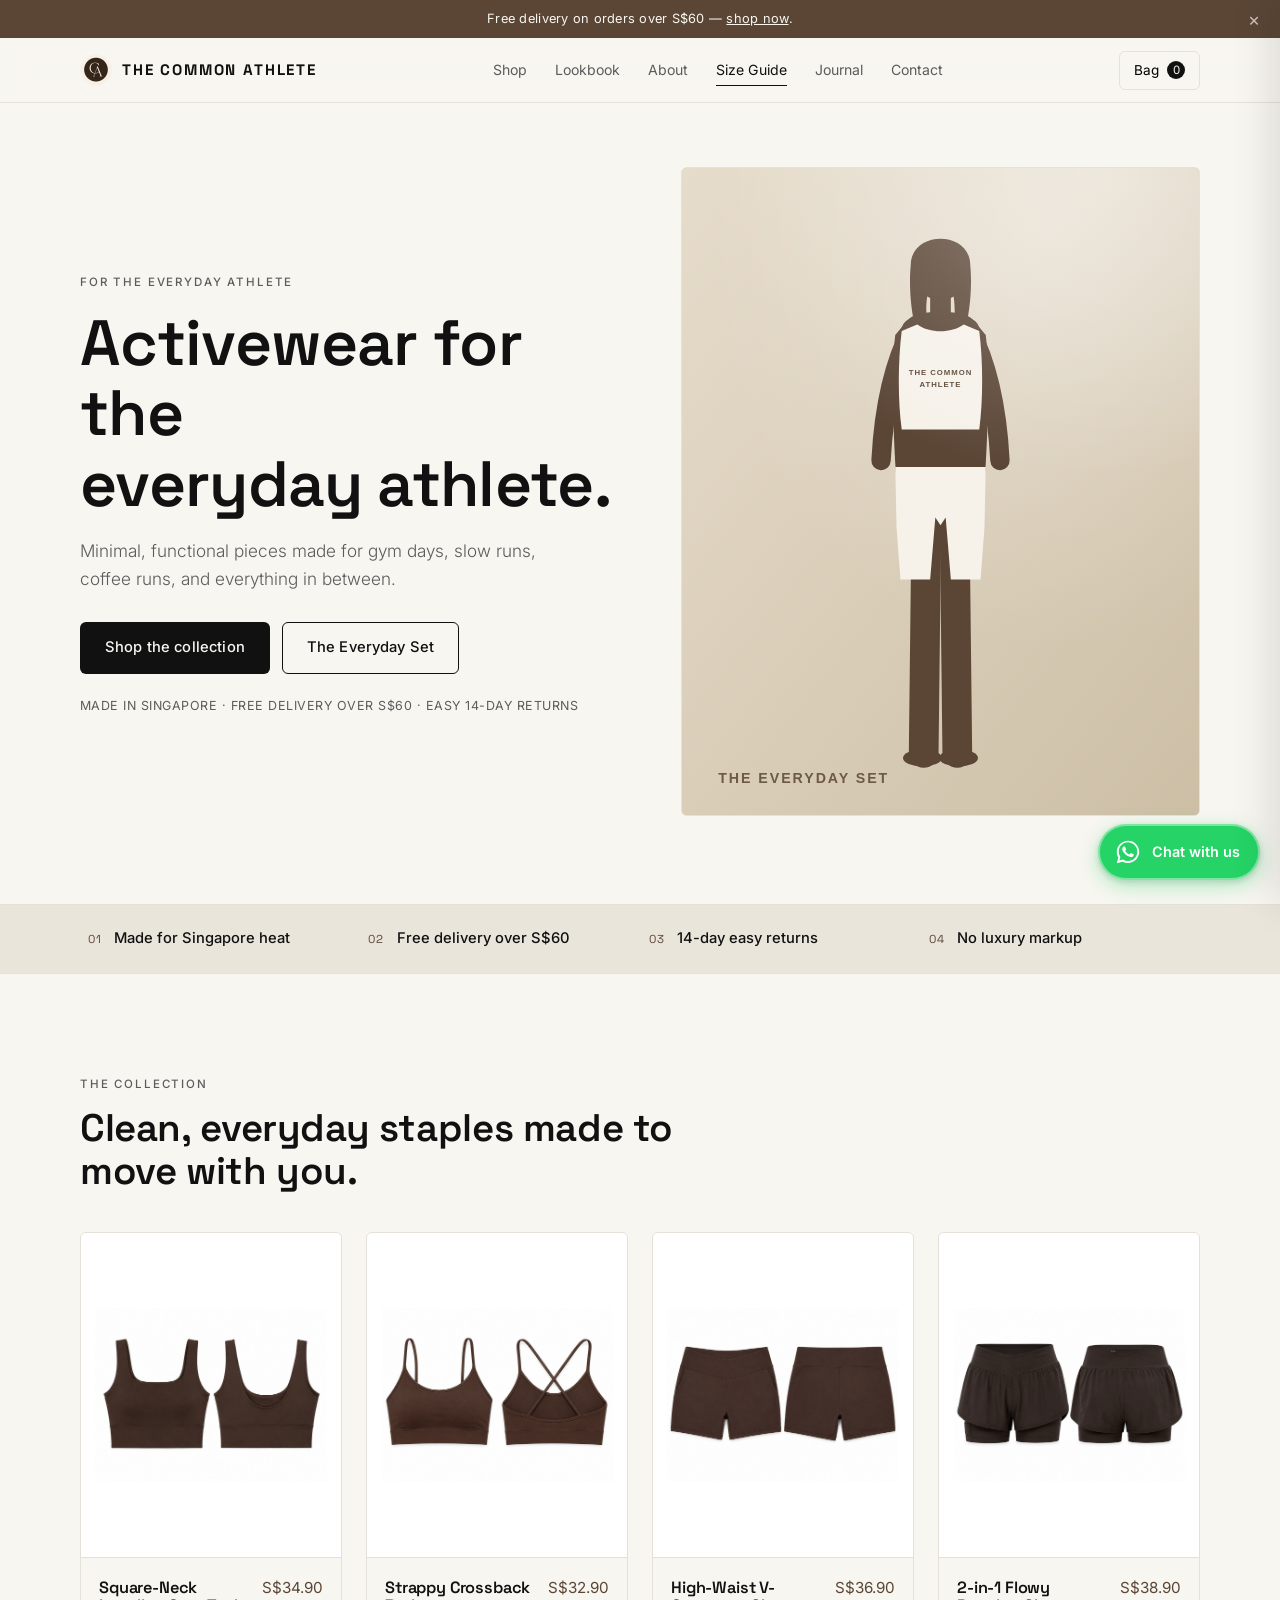
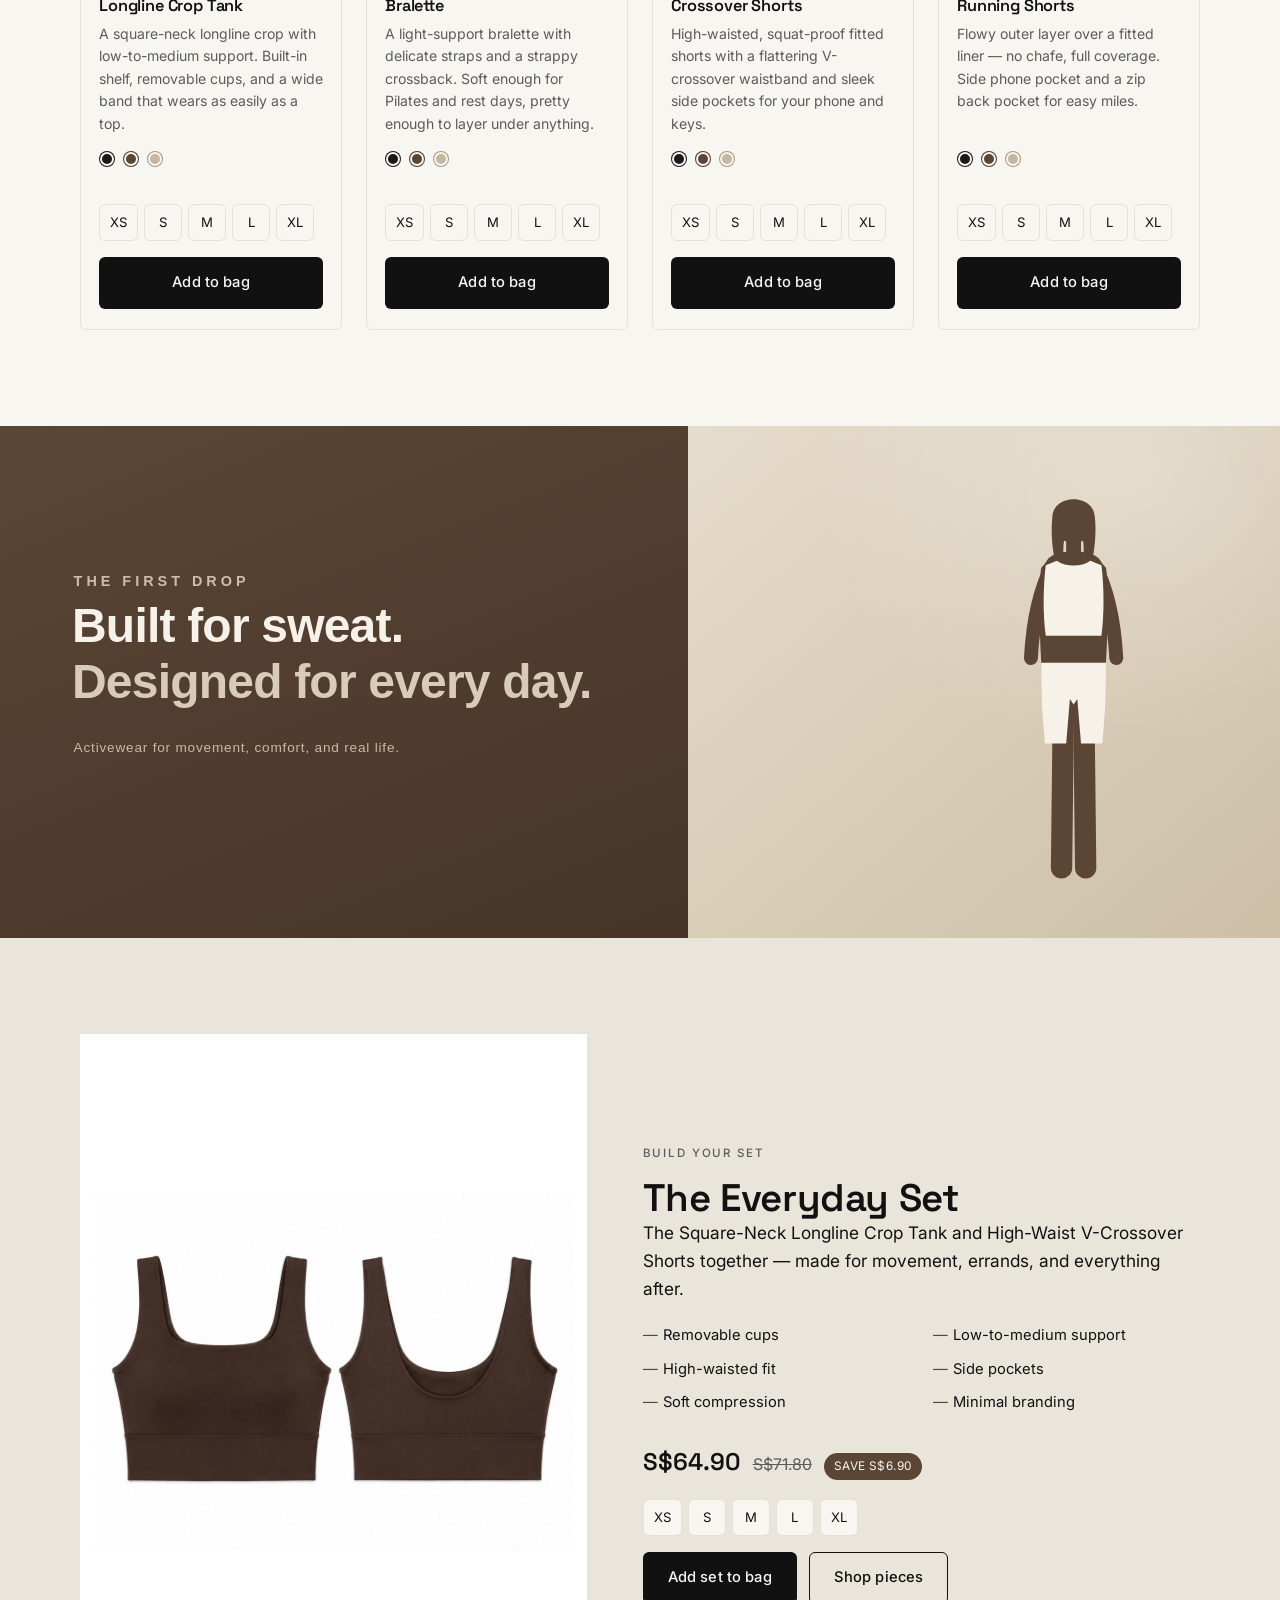
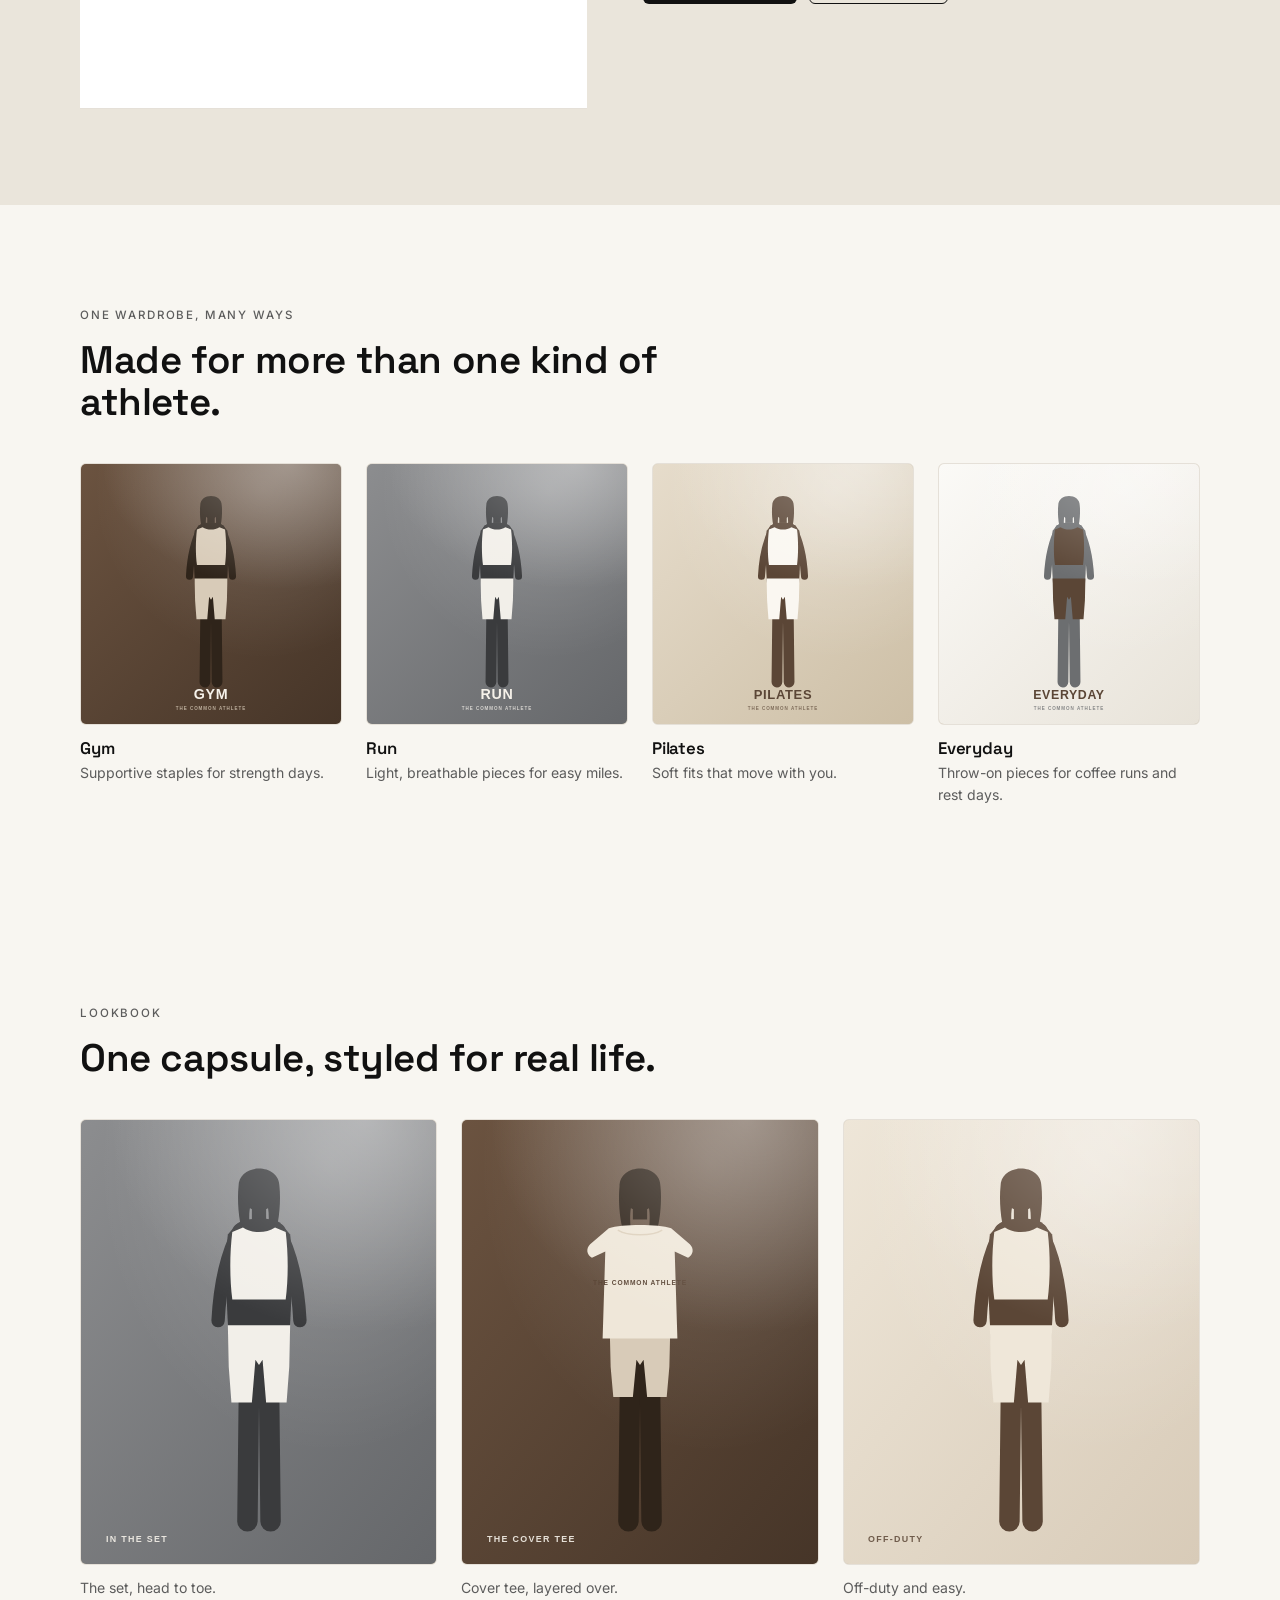
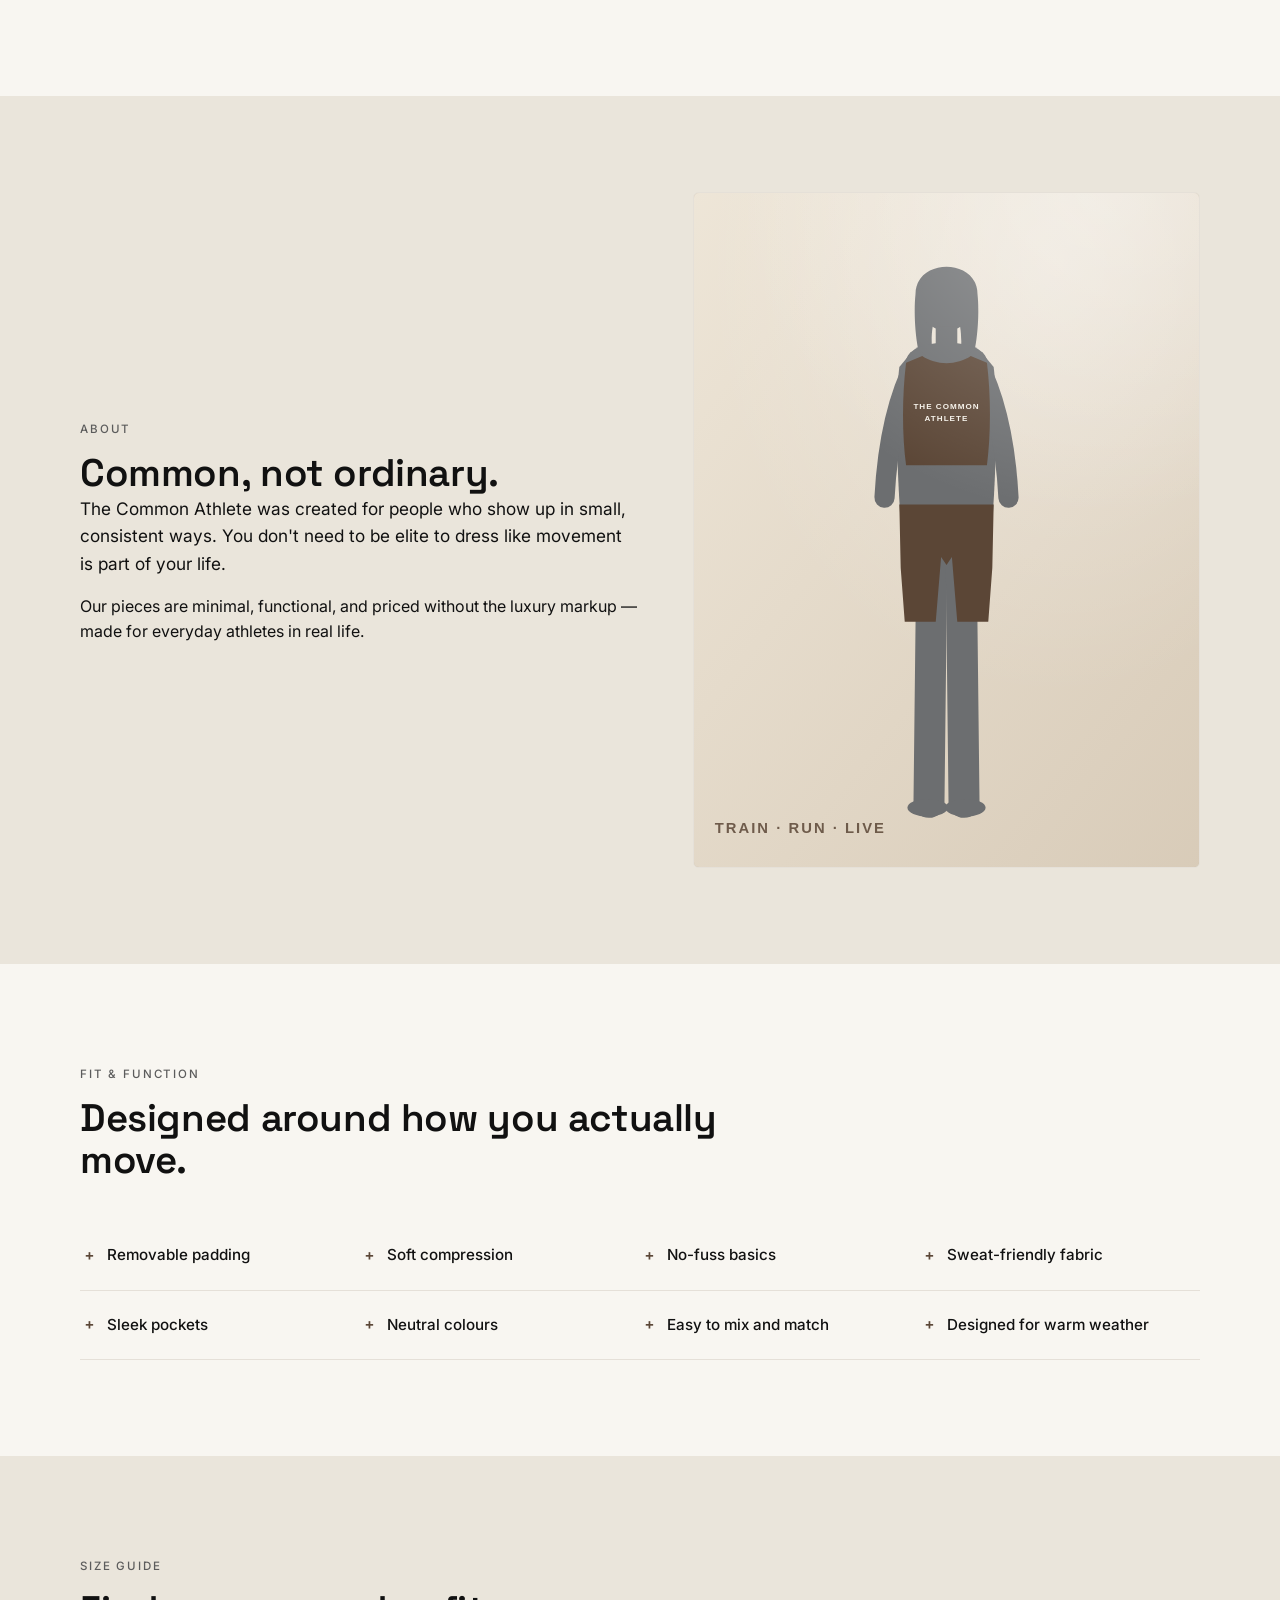
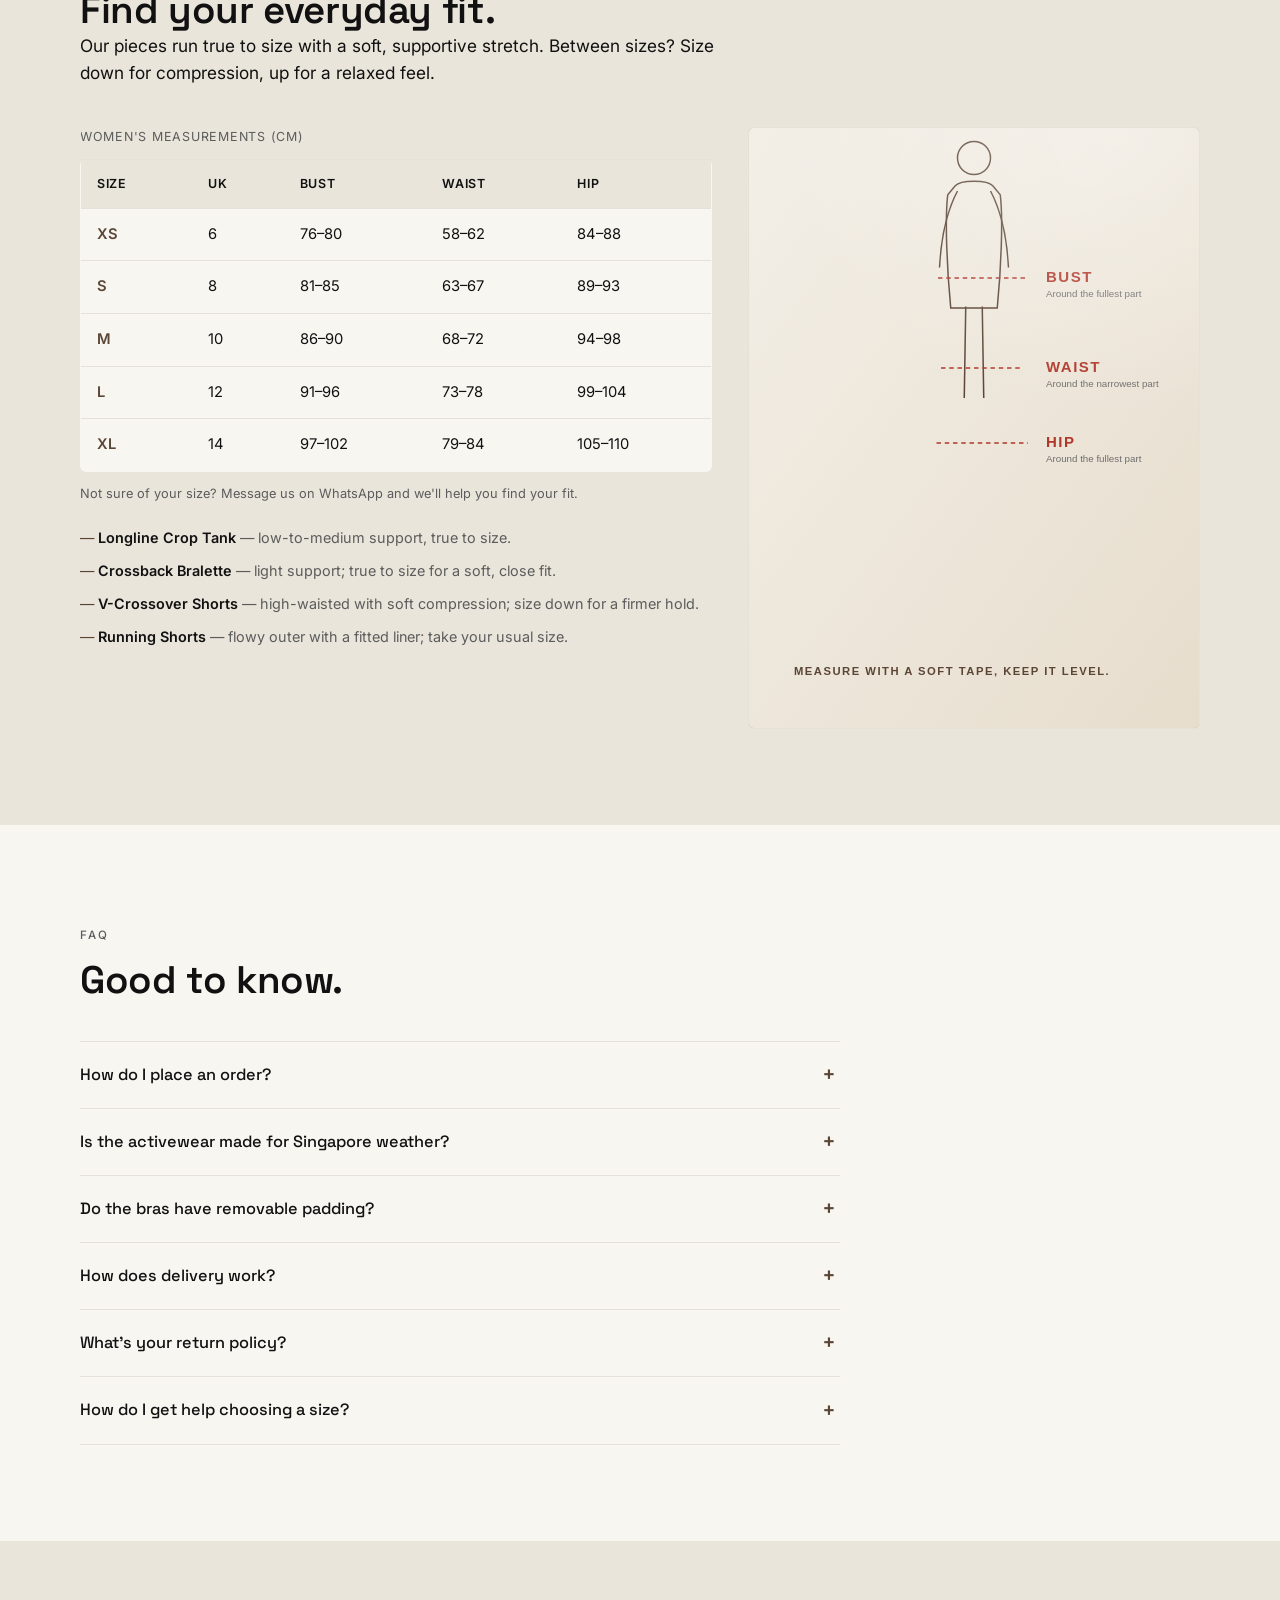
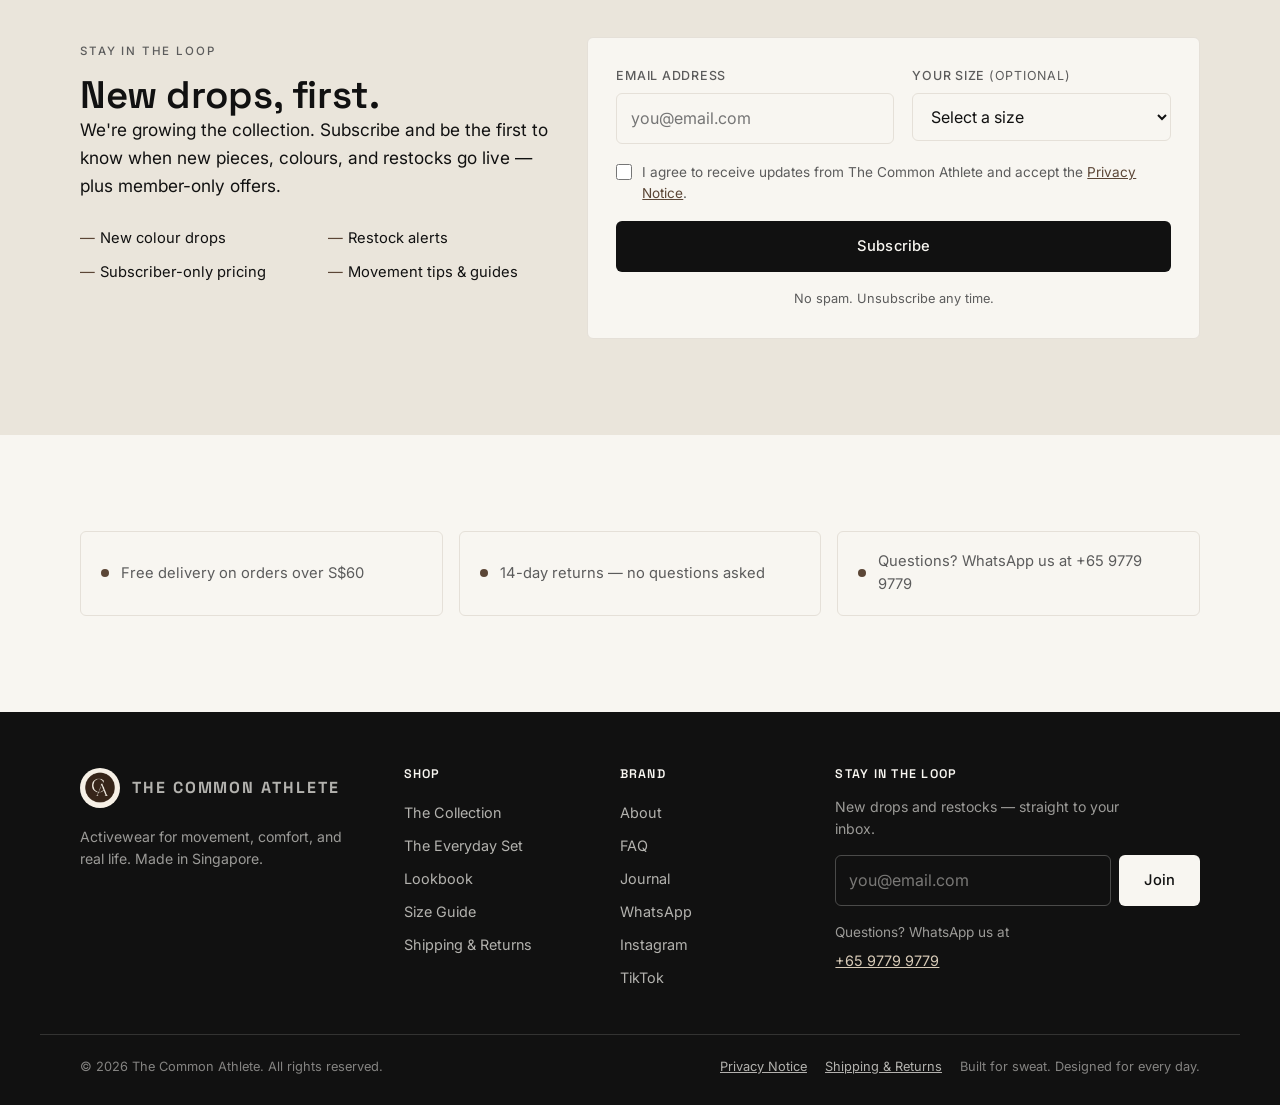
==== commit de2dd058: "Replace placeholder art with real product photos Swaps the 4 shop cards to the actual photographed a" ====
--- a/index.html
+++ b/index.html
@@ -77,32 +77,32 @@
         "name": "The First Drop",
         "itemListElement": [
           { "@type": "ListItem", "position": 1, "item": {
-            "@type": "Product", "name": "Longline Active Crop",
-            "description": "Padded longline crop with removable cups and low-to-medium support.",
-            "image": "https://dominopizzaaaa.github.io/the-common-athlete/images/product-crop.svg",
+            "@type": "Product", "name": "Square-Neck Longline Crop Tank",
+            "description": "Square-neck longline crop with low-to-medium support, built-in shelf, and removable cups.",
+            "image": "https://dominopizzaaaa.github.io/the-common-athlete/images/products/longline-crop-tank-espresso.png",
+            "brand": { "@id": "https://dominopizzaaaa.github.io/the-common-athlete/#org" },
+            "offers": { "@type": "Offer", "price": "34.90", "priceCurrency": "SGD", "availability": "https://schema.org/InStock" }
+          }},
+          { "@type": "ListItem", "position": 2, "item": {
+            "@type": "Product", "name": "Strappy Crossback Bralette",
+            "description": "Light-support bralette with delicate straps and a strappy crossback.",
+            "image": "https://dominopizzaaaa.github.io/the-common-athlete/images/products/crossback-bralette-espresso.png",
             "brand": { "@id": "https://dominopizzaaaa.github.io/the-common-athlete/#org" },
             "offers": { "@type": "Offer", "price": "32.90", "priceCurrency": "SGD", "availability": "https://schema.org/InStock" }
           }},
-          { "@type": "ListItem", "position": 2, "item": {
-            "@type": "Product", "name": "Biker Shorts with Pockets",
-            "description": "High-waisted, squat-proof biker shorts with sleek side pockets.",
-            "image": "https://dominopizzaaaa.github.io/the-common-athlete/images/product-shorts.svg",
+          { "@type": "ListItem", "position": 3, "item": {
+            "@type": "Product", "name": "High-Waist V-Crossover Shorts",
+            "description": "High-waisted, squat-proof fitted shorts with a V-crossover waistband and side pockets.",
+            "image": "https://dominopizzaaaa.github.io/the-common-athlete/images/products/vcrossover-shorts-espresso.png",
             "brand": { "@id": "https://dominopizzaaaa.github.io/the-common-athlete/#org" },
             "offers": { "@type": "Offer", "price": "36.90", "priceCurrency": "SGD", "availability": "https://schema.org/InStock" }
           }},
-          { "@type": "ListItem", "position": 3, "item": {
-            "@type": "Product", "name": "Oversized Cover Tee",
-            "description": "Relaxed, unisex-friendly cover tee to layer over your set.",
-            "image": "https://dominopizzaaaa.github.io/the-common-athlete/images/product-tee.svg",
+          { "@type": "ListItem", "position": 4, "item": {
+            "@type": "Product", "name": "2-in-1 Flowy Running Shorts",
+            "description": "Flowy outer over a fitted liner, with a side phone pocket and a zip back pocket.",
+            "image": "https://dominopizzaaaa.github.io/the-common-athlete/images/products/running-shorts-espresso.png",
             "brand": { "@id": "https://dominopizzaaaa.github.io/the-common-athlete/#org" },
-            "offers": { "@type": "Offer", "price": "29.90", "priceCurrency": "SGD", "availability": "https://schema.org/InStock" }
-          }},
-          { "@type": "ListItem", "position": 4, "item": {
-            "@type": "Product", "name": "Everyday Crew Socks",
-            "description": "Minimal-logo crew socks for training and daily wear.",
-            "image": "https://dominopizzaaaa.github.io/the-common-athlete/images/product-socks.svg",
-            "brand": { "@id": "https://dominopizzaaaa.github.io/the-common-athlete/#org" },
-            "offers": { "@type": "Offer", "price": "8.90", "priceCurrency": "SGD", "availability": "https://schema.org/InStock" }
+            "offers": { "@type": "Offer", "price": "38.90", "priceCurrency": "SGD", "availability": "https://schema.org/InStock" }
           }}
         ]
       },
@@ -114,7 +114,7 @@
           { "@type": "Question", "name": "Is the activewear made for Singapore weather?",
             "acceptedAnswer": { "@type": "Answer", "text": "Yes — every piece is designed to be breathable, sweat-friendly, and quick to move in, indoors or out in the heat." } },
           { "@type": "Question", "name": "Do the bras have removable padding?",
-            "acceptedAnswer": { "@type": "Answer", "text": "The Longline Active Crop comes with removable cups and offers low-to-medium support." } }
+            "acceptedAnswer": { "@type": "Answer", "text": "The Square-Neck Longline Crop Tank comes with removable cups and offers low-to-medium support." } }
         ]
       }
     ]
@@ -191,7 +191,7 @@
         <div class="hero__visual">
           <!-- Editorial placeholder; swap for a photo later -->
           <div class="ph ph--hero">
-            <img src="images/hero.svg" alt="Model wearing The Common Athlete Everyday Set — longline crop and high-waisted biker shorts in oat" fetchpriority="high" />
+            <img src="images/hero.svg" alt="Model wearing The Common Athlete Everyday Set — square-neck longline crop tank and high-waist V-crossover shorts" fetchpriority="high" />
           </div>
         </div>
       </div>
@@ -217,23 +217,20 @@
 
         <div class="grid grid--products" id="productGrid">
           <!-- Product 1 -->
-          <article class="card" data-name="Longline Active Crop" data-img="images/product-crop.svg">
+          <article class="card" data-name="Square-Neck Longline Crop Tank" data-img="images/products/longline-crop-tank-espresso.png">
             <div class="ph ph--card">
-              <img src="images/product-crop.svg" alt="Longline Active Crop in espresso — padded crop with removable cups" loading="lazy" />
-              <div class="ph__swatch-overlay" aria-hidden="true"></div>
+              <img src="images/products/longline-crop-tank-espresso.png" alt="Square-Neck Longline Crop Tank in espresso brown — front and back" loading="lazy" />
             </div>
             <div class="card__body">
               <div class="card__top">
-                <h3 class="card__name">Longline Active Crop</h3>
-                <span class="card__price">S$32.90</span>
+                <h3 class="card__name">Square-Neck Longline Crop Tank</h3>
+                <span class="card__price">S$34.90</span>
               </div>
-              <p class="card__desc">Padded longline crop with removable cups. Low-to-medium support that wears as easily as a top.</p>
+              <p class="card__desc">A square-neck longline crop with low-to-medium support. Built-in shelf, removable cups, and a wide band that wears as easily as a top.</p>
               <ul class="swatches" aria-label="Select colour">
-                <li class="sw sw--black" title="Black" data-color="black" role="button" tabindex="0" aria-pressed="false"></li>
-                <li class="sw sw--espresso" title="Espresso" data-color="espresso" role="button" tabindex="0" aria-pressed="false"></li>
-                <li class="sw sw--oat" title="Oat" data-color="oat" role="button" tabindex="0" aria-pressed="false"></li>
-                <li class="sw sw--slate" title="Slate Grey" data-color="slate" role="button" tabindex="0" aria-pressed="false"></li>
-                <li class="sw sw--white" title="White" data-color="white" role="button" tabindex="0" aria-pressed="false"></li>
+                <li class="sw sw--black" title="Black" data-color="black" data-img="images/products/longline-crop-tank-black.png" role="button" tabindex="0" aria-pressed="false"></li>
+                <li class="sw sw--espresso" title="Espresso" data-color="espresso" data-img="images/products/longline-crop-tank-espresso.png" role="button" tabindex="0" aria-pressed="false"></li>
+                <li class="sw sw--sand" title="Sand Beige" data-color="sand" data-img="images/products/longline-crop-tank-sand.png" role="button" tabindex="0" aria-pressed="false"></li>
               </ul>
               <p class="swatch-label" aria-live="polite"></p>
               <div class="sizes" role="group" aria-label="Select size">
@@ -248,23 +245,20 @@
           </article>
 
           <!-- Product 2 -->
-          <article class="card" data-name="Biker Shorts with Pockets" data-img="images/product-shorts.svg">
+          <article class="card" data-name="Strappy Crossback Bralette" data-img="images/products/crossback-bralette-espresso.png">
             <div class="ph ph--card">
-              <img src="images/product-shorts.svg" alt="Biker Shorts with Pockets in slate grey — high-waisted with side pockets" loading="lazy" />
-              <div class="ph__swatch-overlay" aria-hidden="true"></div>
+              <img src="images/products/crossback-bralette-espresso.png" alt="Strappy Crossback Bralette in espresso brown — front and crossback back view" loading="lazy" />
             </div>
             <div class="card__body">
               <div class="card__top">
-                <h3 class="card__name">Biker Shorts with Pockets</h3>
-                <span class="card__price">S$36.90</span>
+                <h3 class="card__name">Strappy Crossback Bralette</h3>
+                <span class="card__price">S$32.90</span>
               </div>
-              <p class="card__desc">High-waisted, squat-proof shorts with sleek side pockets for your phone and keys.</p>
+              <p class="card__desc">A light-support bralette with delicate straps and a strappy crossback. Soft enough for Pilates and rest days, pretty enough to layer under anything.</p>
               <ul class="swatches" aria-label="Select colour">
-                <li class="sw sw--black" title="Black" data-color="black" role="button" tabindex="0" aria-pressed="false"></li>
-                <li class="sw sw--espresso" title="Espresso" data-color="espresso" role="button" tabindex="0" aria-pressed="false"></li>
-                <li class="sw sw--oat" title="Oat" data-color="oat" role="button" tabindex="0" aria-pressed="false"></li>
-                <li class="sw sw--slate" title="Slate Grey" data-color="slate" role="button" tabindex="0" aria-pressed="false"></li>
-                <li class="sw sw--white" title="White" data-color="white" role="button" tabindex="0" aria-pressed="false"></li>
+                <li class="sw sw--black" title="Black" data-color="black" data-img="images/products/crossback-bralette-black.png" role="button" tabindex="0" aria-pressed="false"></li>
+                <li class="sw sw--espresso" title="Espresso" data-color="espresso" data-img="images/products/crossback-bralette-espresso.png" role="button" tabindex="0" aria-pressed="false"></li>
+                <li class="sw sw--sand" title="Sand Beige" data-color="sand" data-img="images/products/crossback-bralette-sand.png" role="button" tabindex="0" aria-pressed="false"></li>
               </ul>
               <p class="swatch-label" aria-live="polite"></p>
               <div class="sizes" role="group" aria-label="Select size">
@@ -279,23 +273,20 @@
           </article>
 
           <!-- Product 3 -->
-          <article class="card" data-name="Oversized Cover Tee" data-img="images/product-tee.svg">
+          <article class="card" data-name="High-Waist V-Crossover Shorts" data-img="images/products/vcrossover-shorts-espresso.png">
             <div class="ph ph--card">
-              <img src="images/product-tee.svg" alt="Oversized Cover Tee in oat — relaxed fit for layering over your set" loading="lazy" />
-              <div class="ph__swatch-overlay" aria-hidden="true"></div>
+              <img src="images/products/vcrossover-shorts-espresso.png" alt="High-Waist V-Crossover Shorts in espresso brown — front and back with side pockets" loading="lazy" />
             </div>
             <div class="card__body">
               <div class="card__top">
-                <h3 class="card__name">Oversized Cover Tee</h3>
-                <span class="card__price">S$29.90</span>
+                <h3 class="card__name">High-Waist V-Crossover Shorts</h3>
+                <span class="card__price">S$36.90</span>
               </div>
-              <p class="card__desc">A relaxed, unisex-friendly tee to throw over your set. Gym pump cover meets everyday layer.</p>
+              <p class="card__desc">High-waisted, squat-proof fitted shorts with a flattering V-crossover waistband and sleek side pockets for your phone and keys.</p>
               <ul class="swatches" aria-label="Select colour">
-                <li class="sw sw--black" title="Black" data-color="black" role="button" tabindex="0" aria-pressed="false"></li>
-                <li class="sw sw--espresso" title="Espresso" data-color="espresso" role="button" tabindex="0" aria-pressed="false"></li>
-                <li class="sw sw--oat" title="Oat" data-color="oat" role="button" tabindex="0" aria-pressed="false"></li>
-                <li class="sw sw--slate" title="Slate Grey" data-color="slate" role="button" tabindex="0" aria-pressed="false"></li>
-                <li class="sw sw--white" title="White" data-color="white" role="button" tabindex="0" aria-pressed="false"></li>
+                <li class="sw sw--black" title="Black" data-color="black" data-img="images/products/vcrossover-shorts-black.png" role="button" tabindex="0" aria-pressed="false"></li>
+                <li class="sw sw--espresso" title="Espresso" data-color="espresso" data-img="images/products/vcrossover-shorts-espresso.png" role="button" tabindex="0" aria-pressed="false"></li>
+                <li class="sw sw--sand" title="Sand Beige" data-color="sand" data-img="images/products/vcrossover-shorts-sand.png" role="button" tabindex="0" aria-pressed="false"></li>
               </ul>
               <p class="swatch-label" aria-live="polite"></p>
               <div class="sizes" role="group" aria-label="Select size">
@@ -310,25 +301,28 @@
           </article>
 
           <!-- Product 4 -->
-          <article class="card" data-name="Everyday Crew Socks" data-img="images/product-socks.svg">
+          <article class="card" data-name="2-in-1 Flowy Running Shorts" data-img="images/products/running-shorts-espresso.png">
             <div class="ph ph--card">
-              <img src="images/product-socks.svg" alt="Everyday Crew Socks in white — minimal-logo crew length for training and daily wear" loading="lazy" />
-              <div class="ph__swatch-overlay" aria-hidden="true"></div>
+              <img src="images/products/running-shorts-espresso.png" alt="2-in-1 Flowy Running Shorts in espresso brown — flowy outer with fitted liner, front and back" loading="lazy" />
             </div>
             <div class="card__body">
               <div class="card__top">
-                <h3 class="card__name">Everyday Crew Socks</h3>
-                <span class="card__price">S$8.90</span>
+                <h3 class="card__name">2-in-1 Flowy Running Shorts</h3>
+                <span class="card__price">S$38.90</span>
               </div>
-              <p class="card__desc">Minimal-logo crew socks for training and daily wear. The easy bundle add-on.</p>
+              <p class="card__desc">Flowy outer layer over a fitted liner — no chafe, full coverage. Side phone pocket and a zip back pocket for easy miles.</p>
               <ul class="swatches" aria-label="Select colour">
-                <li class="sw sw--black" title="Black" data-color="black" role="button" tabindex="0" aria-pressed="false"></li>
-                <li class="sw sw--oat" title="Oat" data-color="oat" role="button" tabindex="0" aria-pressed="false"></li>
-                <li class="sw sw--white" title="White" data-color="white" role="button" tabindex="0" aria-pressed="false"></li>
+                <li class="sw sw--black" title="Black" data-color="black" data-img="images/products/running-shorts-black.png" role="button" tabindex="0" aria-pressed="false"></li>
+                <li class="sw sw--espresso" title="Espresso" data-color="espresso" data-img="images/products/running-shorts-espresso.png" role="button" tabindex="0" aria-pressed="false"></li>
+                <li class="sw sw--sand" title="Sand Beige" data-color="sand" data-img="images/products/running-shorts-sand.png" role="button" tabindex="0" aria-pressed="false"></li>
               </ul>
               <p class="swatch-label" aria-live="polite"></p>
               <div class="sizes" role="group" aria-label="Select size">
-                <button type="button" class="size">One size</button>
+                <button type="button" class="size">XS</button>
+                <button type="button" class="size">S</button>
+                <button type="button" class="size">M</button>
+                <button type="button" class="size">L</button>
+                <button type="button" class="size">XL</button>
               </div>
               <button class="btn btn--solid btn--block add-to-bag">Add to bag</button>
             </div>
@@ -346,14 +340,14 @@
     <section class="section section--alt" id="set">
       <div class="container highlight">
         <div class="highlight__visual">
-          <div class="ph ph--tall">
-            <img src="images/set.svg" alt="The Everyday Set — crop and biker shorts" loading="lazy" />
+          <div class="ph ph--tall ph--card">
+            <img src="images/products/longline-crop-tank-espresso.png" alt="The Everyday Set — Square-Neck Longline Crop Tank and High-Waist V-Crossover Shorts in espresso" loading="lazy" />
           </div>
         </div>
         <div class="highlight__copy">
           <span class="eyebrow">Build your set</span>
           <h2 class="section__title">The Everyday Set</h2>
-          <p class="lead">A longline active crop and high-waisted biker short made for movement, errands, and everything after.</p>
+          <p class="lead">The Square-Neck Longline Crop Tank and High-Waist V-Crossover Shorts together — made for movement, errands, and everything after.</p>
           <ul class="feature-list">
             <li>Removable cups</li>
             <li>Low-to-medium support</li>
@@ -364,12 +358,12 @@
           </ul>
 
           <div class="set-price">
-            <span class="set-price__now">S$62.90</span>
-            <span class="set-price__was">S$69.80</span>
+            <span class="set-price__now">S$64.90</span>
+            <span class="set-price__was">S$71.80</span>
             <span class="set-price__save">Save S$6.90</span>
           </div>
 
-          <div class="set-buy" data-name="The Everyday Set" data-price="62.90" data-img="images/set.svg">
+          <div class="set-buy" data-name="The Everyday Set" data-price="64.90" data-img="images/products/longline-crop-tank-espresso.png">
             <div class="sizes" role="group" aria-label="Select size">
               <button type="button" class="size">XS</button>
               <button type="button" class="size">S</button>
@@ -510,9 +504,10 @@
             <p class="sizing__note muted">Not sure of your size? Message us on WhatsApp and we'll help you find your fit.</p>
 
             <ul class="sizing__tips">
-              <li><strong>Longline Crop</strong> — low-to-medium support, true to size.</li>
-              <li><strong>Biker Shorts</strong> — high-waisted with soft compression; size down for a firmer hold.</li>
-              <li><strong>Cover Tee</strong> — oversized, unisex-friendly; take your usual size for a relaxed fit.</li>
+              <li><strong>Longline Crop Tank</strong> — low-to-medium support, true to size.</li>
+              <li><strong>Crossback Bralette</strong> — light support; true to size for a soft, close fit.</li>
+              <li><strong>V-Crossover Shorts</strong> — high-waisted with soft compression; size down for a firmer hold.</li>
+              <li><strong>Running Shorts</strong> — flowy outer with a fitted liner; take your usual size.</li>
             </ul>
           </div>
 
@@ -542,7 +537,7 @@
           </details>
           <details class="faq__item">
             <summary aria-expanded="false">Do the bras have removable padding?</summary>
-            <p>The Longline Active Crop comes with removable cups and offers low-to-medium support, so you can wear it your way — with or without.</p>
+            <p>The Square-Neck Longline Crop Tank comes with removable cups and offers low-to-medium support, so you can wear it your way — with or without.</p>
           </details>
           <details class="faq__item">
             <summary aria-expanded="false">How does delivery work?</summary>
--- a/css/styles.css
+++ b/css/styles.css
@@ -331,6 +331,19 @@
 
 .ph--hero { aspect-ratio: 4 / 5; }
 .ph--card { aspect-ratio: 4 / 5; border-radius: 0; border: none; border-bottom: 1px solid var(--border); }
+/* Product cards now hold real front+back photos on a white studio background.
+   Show the whole (landscape) shot uncropped, on white, instead of the
+   editorial cover-crop used by the placeholder art. */
+.ph--card {
+  background: #fff;
+  align-items: center;
+  justify-content: center;
+}
+.ph--card::after { content: none; }
+.ph--card img {
+  object-fit: contain;
+  padding: 14px;
+}
 .ph--tall { aspect-ratio: 3 / 4; }
 .ph--tile { aspect-ratio: 1 / 1; margin-bottom: 14px; }
 
@@ -433,6 +446,7 @@
 }
 .sw--black    { background: #1a1a1a; }
 .sw--espresso { background: #5B4636; }
+.sw--sand     { background: #C8B79E; }
 .sw--oat      { background: #D8CBB8; }
 .sw--slate    { background: #7c7e80; }
 .sw--white    { background: #f3f0ea; }
@@ -1042,20 +1056,6 @@
   transition: color 0.2s;
 }
 
-/* ---------- Swatch colour overlay (tints product image on colour select) ---------- */
-.ph__swatch-overlay {
-  position: absolute;
-  inset: 0;
-  z-index: 1;
-  pointer-events: none;
-  opacity: 0;
-  mix-blend-mode: color;
-  transition: opacity 0.4s var(--ease), background-color 0.4s var(--ease);
-  border-radius: inherit;
-}
-.ph__swatch-overlay.is-active { opacity: 0.6; }
-.ph--card img { transition: filter 0.4s var(--ease); }
-
 /* ---------- Blog article enhancements ---------- */
 .article p,
 .article li { line-height: 1.78; }
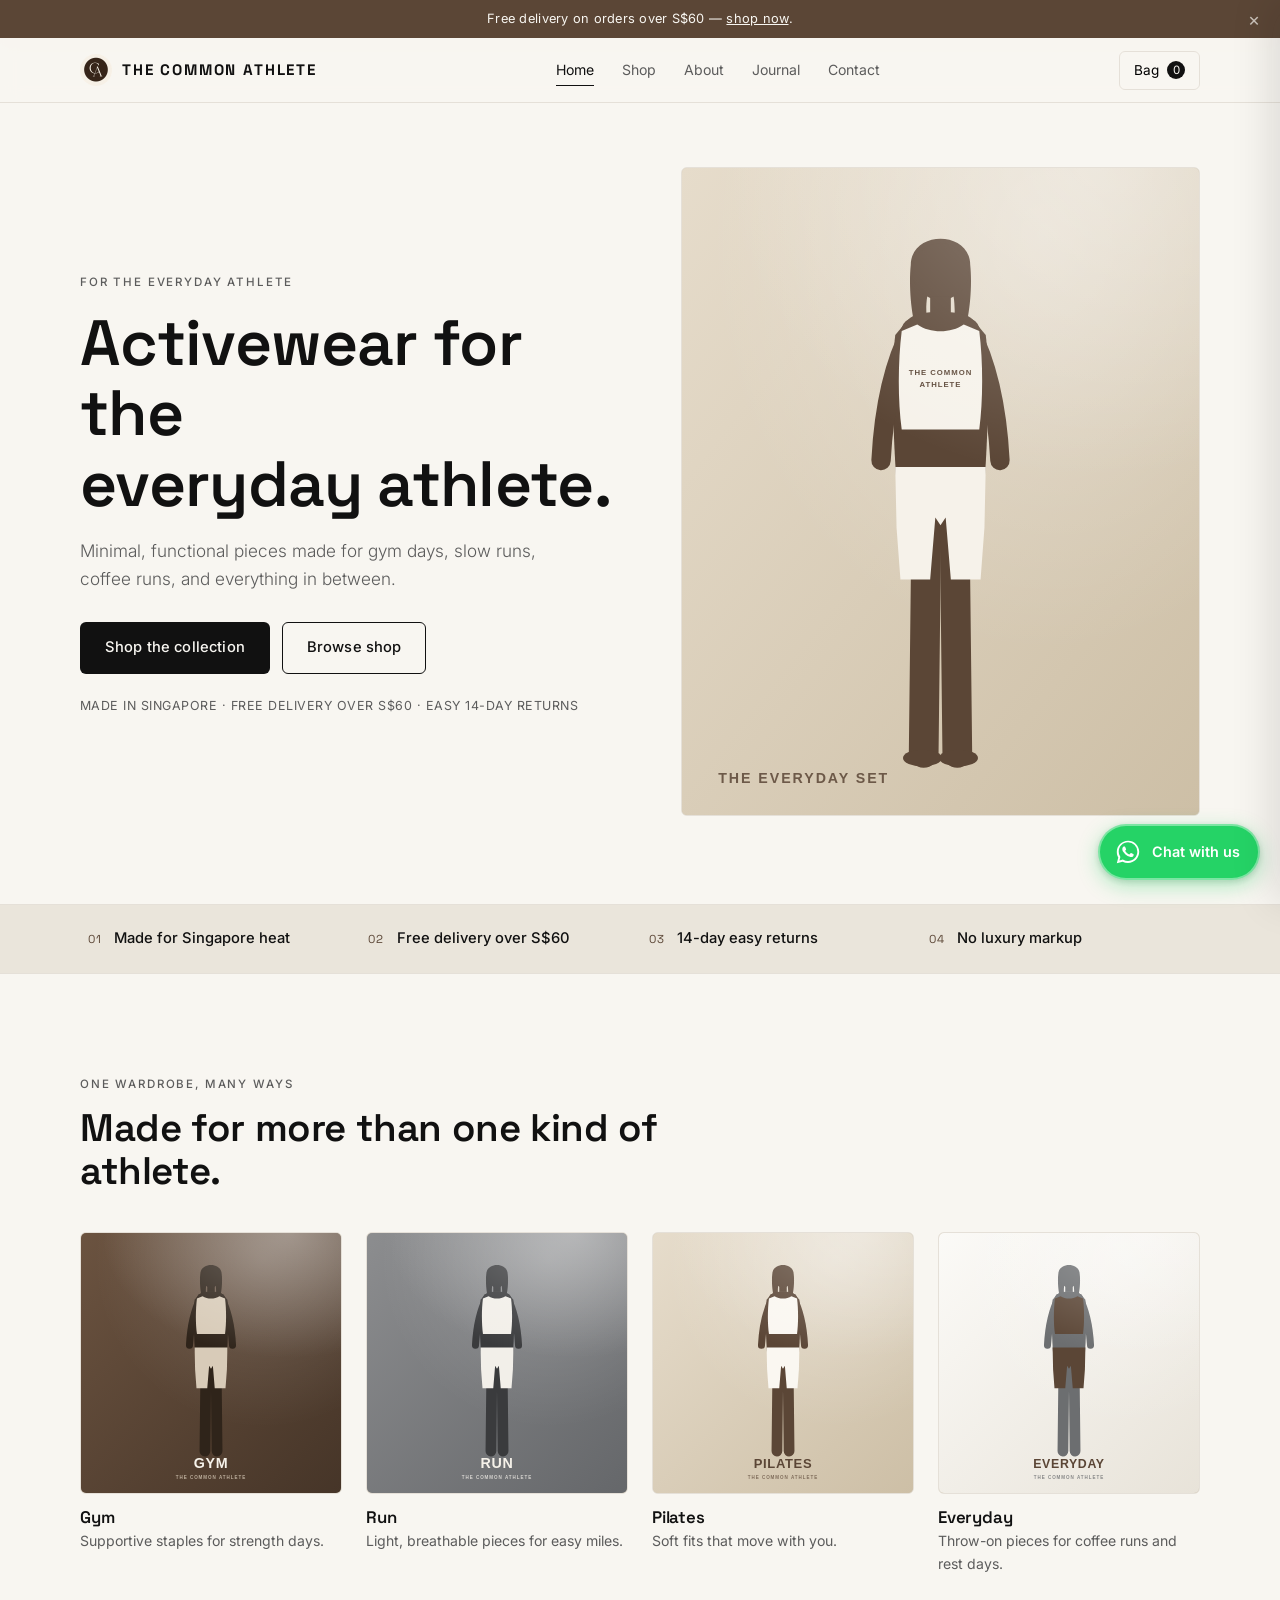
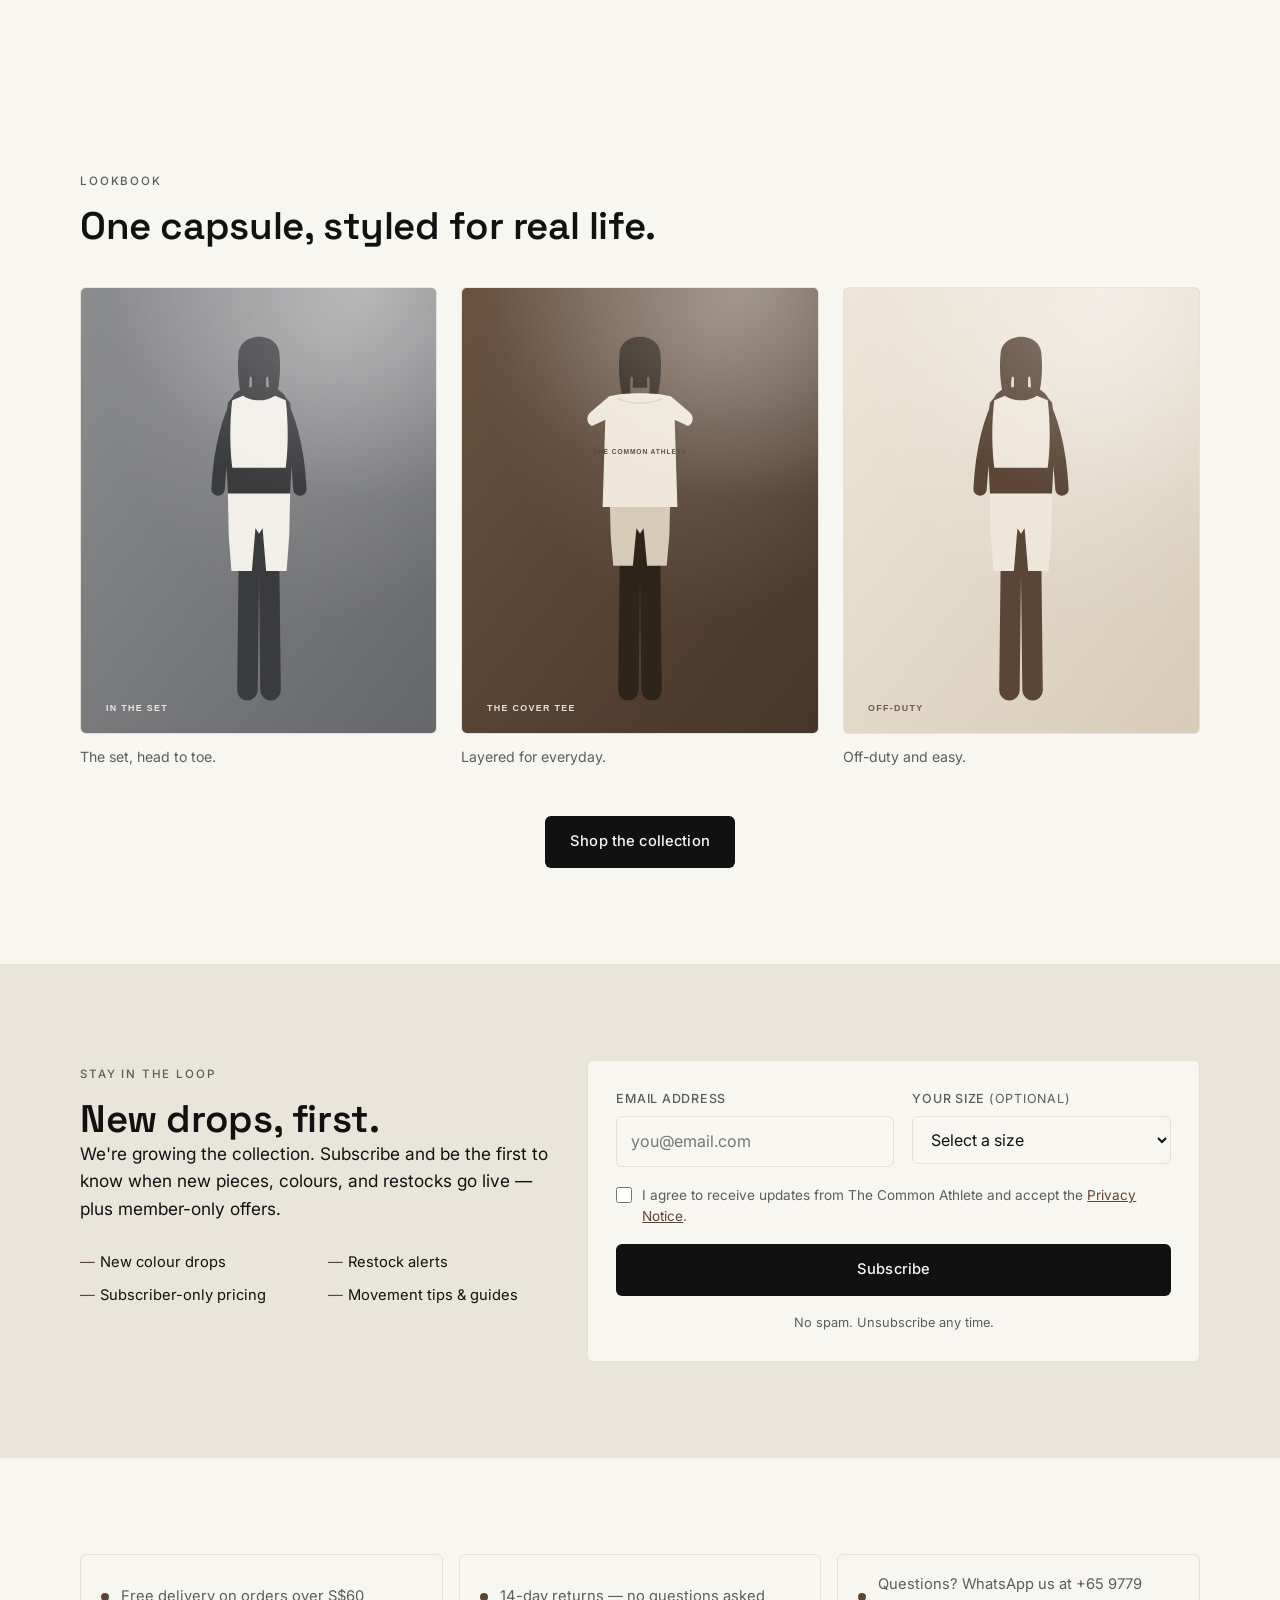
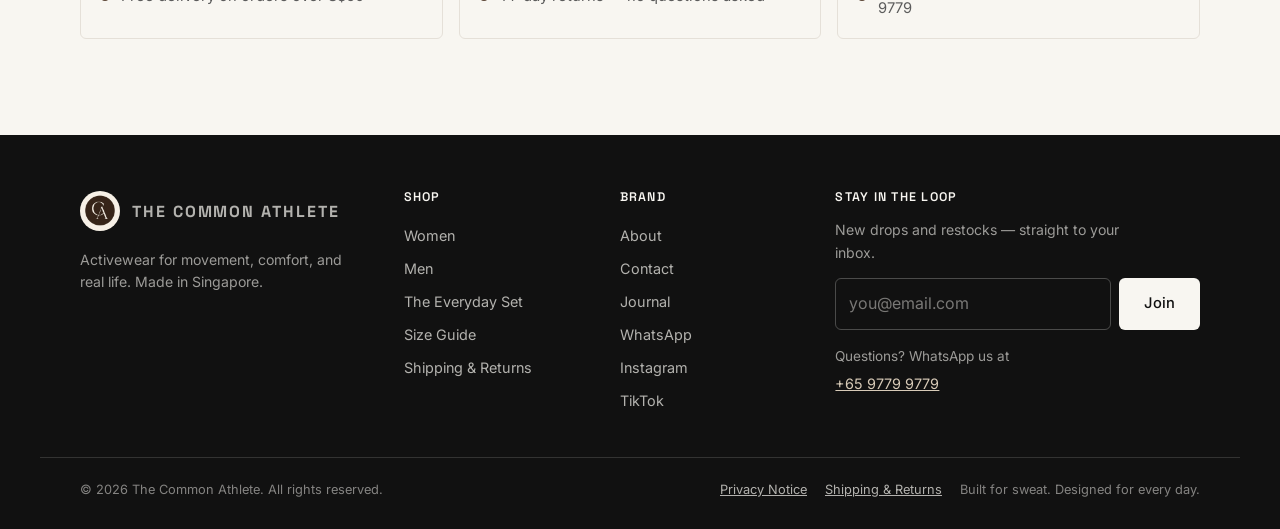
==== commit 47497f4c: "Restructure into a multi-page site with Women/Men shop split Breaks the single long page into separa" ====
--- a/index.html
+++ b/index.html
@@ -71,51 +71,6 @@
         "name": "The Common Athlete",
         "publisher": { "@id": "https://dominopizzaaaa.github.io/the-common-athlete/#org" },
         "inLanguage": "en-SG"
-      },
-      {
-        "@type": "ItemList",
-        "name": "The First Drop",
-        "itemListElement": [
-          { "@type": "ListItem", "position": 1, "item": {
-            "@type": "Product", "name": "Square-Neck Longline Crop Tank",
-            "description": "Square-neck longline crop with low-to-medium support, built-in shelf, and removable cups.",
-            "image": "https://dominopizzaaaa.github.io/the-common-athlete/images/products/longline-crop-tank-espresso.png",
-            "brand": { "@id": "https://dominopizzaaaa.github.io/the-common-athlete/#org" },
-            "offers": { "@type": "Offer", "price": "34.90", "priceCurrency": "SGD", "availability": "https://schema.org/InStock" }
-          }},
-          { "@type": "ListItem", "position": 2, "item": {
-            "@type": "Product", "name": "Strappy Crossback Bralette",
-            "description": "Light-support bralette with delicate straps and a strappy crossback.",
-            "image": "https://dominopizzaaaa.github.io/the-common-athlete/images/products/crossback-bralette-espresso.png",
-            "brand": { "@id": "https://dominopizzaaaa.github.io/the-common-athlete/#org" },
-            "offers": { "@type": "Offer", "price": "32.90", "priceCurrency": "SGD", "availability": "https://schema.org/InStock" }
-          }},
-          { "@type": "ListItem", "position": 3, "item": {
-            "@type": "Product", "name": "High-Waist V-Crossover Shorts",
-            "description": "High-waisted, squat-proof fitted shorts with a V-crossover waistband and side pockets.",
-            "image": "https://dominopizzaaaa.github.io/the-common-athlete/images/products/vcrossover-shorts-espresso.png",
-            "brand": { "@id": "https://dominopizzaaaa.github.io/the-common-athlete/#org" },
-            "offers": { "@type": "Offer", "price": "36.90", "priceCurrency": "SGD", "availability": "https://schema.org/InStock" }
-          }},
-          { "@type": "ListItem", "position": 4, "item": {
-            "@type": "Product", "name": "2-in-1 Flowy Running Shorts",
-            "description": "Flowy outer over a fitted liner, with a side phone pocket and a zip back pocket.",
-            "image": "https://dominopizzaaaa.github.io/the-common-athlete/images/products/running-shorts-espresso.png",
-            "brand": { "@id": "https://dominopizzaaaa.github.io/the-common-athlete/#org" },
-            "offers": { "@type": "Offer", "price": "38.90", "priceCurrency": "SGD", "availability": "https://schema.org/InStock" }
-          }}
-        ]
-      },
-      {
-        "@type": "FAQPage",
-        "mainEntity": [
-          { "@type": "Question", "name": "How do I place an order?",
-            "acceptedAnswer": { "@type": "Answer", "text": "Add items to your bag and checkout. We'll confirm your order and send payment details via WhatsApp or email within 24 hours." } },
-          { "@type": "Question", "name": "Is the activewear made for Singapore weather?",
-            "acceptedAnswer": { "@type": "Answer", "text": "Yes — every piece is designed to be breathable, sweat-friendly, and quick to move in, indoors or out in the heat." } },
-          { "@type": "Question", "name": "Do the bras have removable padding?",
-            "acceptedAnswer": { "@type": "Answer", "text": "The Square-Neck Longline Crop Tank comes with removable cups and offers low-to-medium support." } }
-        ]
       }
     ]
   }
@@ -126,7 +81,7 @@
 
   <!-- ============ ANNOUNCEMENT BAR ============ -->
   <div class="announce" id="announce">
-    <p>Free delivery on orders over S$60 — <a href="#collection" style="text-decoration:underline;color:inherit;">shop now</a>.</p>
+    <p>Free delivery on orders over S$60 — <a href="shop/women.html" style="text-decoration:underline;color:inherit;">shop now</a>.</p>
     <button class="announce__close" id="announceClose" aria-label="Close announcement">&times;</button>
   </div>
 
@@ -137,18 +92,17 @@
         <span></span><span></span><span></span>
       </button>
 
-      <a href="#top" class="nav__logo">
+      <a href="index.html" class="nav__logo">
         <img src="images/logo.png" alt="" class="nav__logo-mark" width="32" height="32" />
         <span>THE COMMON ATHLETE</span>
       </a>
 
       <nav class="nav__links" aria-label="Primary">
-        <a href="#collection">Shop</a>
-        <a href="#lookbook">Lookbook</a>
-        <a href="#about">About</a>
-        <a href="#size-guide">Size Guide</a>
+        <a href="index.html" class="is-active">Home</a>
+        <a href="shop/index.html">Shop</a>
+        <a href="about.html">About</a>
         <a href="blog/index.html">Journal</a>
-        <a href="#contact">Contact</a>
+        <a href="contact.html">Contact</a>
       </nav>
 
       <button class="nav__bag" id="bagBtn" aria-label="Open bag">
@@ -159,14 +113,12 @@
     <!-- Mobile menu -->
     <div class="mobile-menu" id="mobileMenu" aria-hidden="true">
       <nav aria-label="Mobile">
-        <a href="#collection" class="mobile-menu__link">Shop</a>
-        <a href="#lookbook" class="mobile-menu__link">Lookbook</a>
-        <a href="#about" class="mobile-menu__link">About</a>
-        <a href="#size-guide" class="mobile-menu__link">Size Guide</a>
-        <a href="#faq" class="mobile-menu__link">FAQ</a>
+        <a href="index.html" class="mobile-menu__link">Home</a>
+        <a href="shop/index.html" class="mobile-menu__link">Shop</a>
+        <a href="about.html" class="mobile-menu__link">About</a>
         <a href="blog/index.html" class="mobile-menu__link">Journal</a>
-        <a href="#contact" class="mobile-menu__link">Contact</a>
-        <a href="#collection" class="mobile-menu__link mobile-menu__cta">Shop now</a>
+        <a href="contact.html" class="mobile-menu__link">Contact</a>
+        <a href="shop/women.html" class="mobile-menu__link mobile-menu__cta">Shop now</a>
       </nav>
     </div>
   </header>
@@ -182,8 +134,8 @@
           <h1 class="hero__title">Activewear for the everyday&nbsp;athlete.</h1>
           <p class="hero__sub">Minimal, functional pieces made for gym days, slow runs, coffee runs, and everything in between.</p>
           <div class="hero__cta">
-            <a href="#collection" class="btn btn--solid">Shop the collection</a>
-            <a href="#set" class="btn btn--outline">The Everyday Set</a>
+            <a href="shop/women.html" class="btn btn--solid">Shop the collection</a>
+            <a href="shop/index.html" class="btn btn--outline">Browse shop</a>
           </div>
           <p class="hero__note">Made in Singapore · Free delivery over S$60 · Easy 14-day returns</p>
         </div>
@@ -204,179 +156,6 @@
         <div class="promise__item"><span class="promise__k">02</span><p>Free delivery over S$60</p></div>
         <div class="promise__item"><span class="promise__k">03</span><p>14-day easy returns</p></div>
         <div class="promise__item"><span class="promise__k">04</span><p>No luxury markup</p></div>
-      </div>
-    </section>
-
-    <!-- ============ FEATURED COLLECTION ============ -->
-    <section class="section" id="collection">
-      <div class="container">
-        <header class="section__head">
-          <span class="eyebrow">The Collection</span>
-          <h2 class="section__title">Clean, everyday staples made to move with you.</h2>
-        </header>
-
-        <div class="grid grid--products" id="productGrid">
-          <!-- Product 1 -->
-          <article class="card" data-name="Square-Neck Longline Crop Tank" data-img="images/products/longline-crop-tank-espresso.png">
-            <div class="ph ph--card">
-              <img src="images/products/longline-crop-tank-espresso.png" alt="Square-Neck Longline Crop Tank in espresso brown — front and back" loading="lazy" />
-            </div>
-            <div class="card__body">
-              <div class="card__top">
-                <h3 class="card__name">Square-Neck Longline Crop Tank</h3>
-                <span class="card__price">S$34.90</span>
-              </div>
-              <p class="card__desc">A square-neck longline crop with low-to-medium support. Built-in shelf, removable cups, and a wide band that wears as easily as a top.</p>
-              <ul class="swatches" aria-label="Select colour">
-                <li class="sw sw--black" title="Black" data-color="black" data-img="images/products/longline-crop-tank-black.png" role="button" tabindex="0" aria-pressed="false"></li>
-                <li class="sw sw--espresso" title="Espresso" data-color="espresso" data-img="images/products/longline-crop-tank-espresso.png" role="button" tabindex="0" aria-pressed="false"></li>
-                <li class="sw sw--sand" title="Sand Beige" data-color="sand" data-img="images/products/longline-crop-tank-sand.png" role="button" tabindex="0" aria-pressed="false"></li>
-              </ul>
-              <p class="swatch-label" aria-live="polite"></p>
-              <div class="sizes" role="group" aria-label="Select size">
-                <button type="button" class="size">XS</button>
-                <button type="button" class="size">S</button>
-                <button type="button" class="size">M</button>
-                <button type="button" class="size">L</button>
-                <button type="button" class="size">XL</button>
-              </div>
-              <button class="btn btn--solid btn--block add-to-bag">Add to bag</button>
-            </div>
-          </article>
-
-          <!-- Product 2 -->
-          <article class="card" data-name="Strappy Crossback Bralette" data-img="images/products/crossback-bralette-espresso.png">
-            <div class="ph ph--card">
-              <img src="images/products/crossback-bralette-espresso.png" alt="Strappy Crossback Bralette in espresso brown — front and crossback back view" loading="lazy" />
-            </div>
-            <div class="card__body">
-              <div class="card__top">
-                <h3 class="card__name">Strappy Crossback Bralette</h3>
-                <span class="card__price">S$32.90</span>
-              </div>
-              <p class="card__desc">A light-support bralette with delicate straps and a strappy crossback. Soft enough for Pilates and rest days, pretty enough to layer under anything.</p>
-              <ul class="swatches" aria-label="Select colour">
-                <li class="sw sw--black" title="Black" data-color="black" data-img="images/products/crossback-bralette-black.png" role="button" tabindex="0" aria-pressed="false"></li>
-                <li class="sw sw--espresso" title="Espresso" data-color="espresso" data-img="images/products/crossback-bralette-espresso.png" role="button" tabindex="0" aria-pressed="false"></li>
-                <li class="sw sw--sand" title="Sand Beige" data-color="sand" data-img="images/products/crossback-bralette-sand.png" role="button" tabindex="0" aria-pressed="false"></li>
-              </ul>
-              <p class="swatch-label" aria-live="polite"></p>
-              <div class="sizes" role="group" aria-label="Select size">
-                <button type="button" class="size">XS</button>
-                <button type="button" class="size">S</button>
-                <button type="button" class="size">M</button>
-                <button type="button" class="size">L</button>
-                <button type="button" class="size">XL</button>
-              </div>
-              <button class="btn btn--solid btn--block add-to-bag">Add to bag</button>
-            </div>
-          </article>
-
-          <!-- Product 3 -->
-          <article class="card" data-name="High-Waist V-Crossover Shorts" data-img="images/products/vcrossover-shorts-espresso.png">
-            <div class="ph ph--card">
-              <img src="images/products/vcrossover-shorts-espresso.png" alt="High-Waist V-Crossover Shorts in espresso brown — front and back with side pockets" loading="lazy" />
-            </div>
-            <div class="card__body">
-              <div class="card__top">
-                <h3 class="card__name">High-Waist V-Crossover Shorts</h3>
-                <span class="card__price">S$36.90</span>
-              </div>
-              <p class="card__desc">High-waisted, squat-proof fitted shorts with a flattering V-crossover waistband and sleek side pockets for your phone and keys.</p>
-              <ul class="swatches" aria-label="Select colour">
-                <li class="sw sw--black" title="Black" data-color="black" data-img="images/products/vcrossover-shorts-black.png" role="button" tabindex="0" aria-pressed="false"></li>
-                <li class="sw sw--espresso" title="Espresso" data-color="espresso" data-img="images/products/vcrossover-shorts-espresso.png" role="button" tabindex="0" aria-pressed="false"></li>
-                <li class="sw sw--sand" title="Sand Beige" data-color="sand" data-img="images/products/vcrossover-shorts-sand.png" role="button" tabindex="0" aria-pressed="false"></li>
-              </ul>
-              <p class="swatch-label" aria-live="polite"></p>
-              <div class="sizes" role="group" aria-label="Select size">
-                <button type="button" class="size">XS</button>
-                <button type="button" class="size">S</button>
-                <button type="button" class="size">M</button>
-                <button type="button" class="size">L</button>
-                <button type="button" class="size">XL</button>
-              </div>
-              <button class="btn btn--solid btn--block add-to-bag">Add to bag</button>
-            </div>
-          </article>
-
-          <!-- Product 4 -->
-          <article class="card" data-name="2-in-1 Flowy Running Shorts" data-img="images/products/running-shorts-espresso.png">
-            <div class="ph ph--card">
-              <img src="images/products/running-shorts-espresso.png" alt="2-in-1 Flowy Running Shorts in espresso brown — flowy outer with fitted liner, front and back" loading="lazy" />
-            </div>
-            <div class="card__body">
-              <div class="card__top">
-                <h3 class="card__name">2-in-1 Flowy Running Shorts</h3>
-                <span class="card__price">S$38.90</span>
-              </div>
-              <p class="card__desc">Flowy outer layer over a fitted liner — no chafe, full coverage. Side phone pocket and a zip back pocket for easy miles.</p>
-              <ul class="swatches" aria-label="Select colour">
-                <li class="sw sw--black" title="Black" data-color="black" data-img="images/products/running-shorts-black.png" role="button" tabindex="0" aria-pressed="false"></li>
-                <li class="sw sw--espresso" title="Espresso" data-color="espresso" data-img="images/products/running-shorts-espresso.png" role="button" tabindex="0" aria-pressed="false"></li>
-                <li class="sw sw--sand" title="Sand Beige" data-color="sand" data-img="images/products/running-shorts-sand.png" role="button" tabindex="0" aria-pressed="false"></li>
-              </ul>
-              <p class="swatch-label" aria-live="polite"></p>
-              <div class="sizes" role="group" aria-label="Select size">
-                <button type="button" class="size">XS</button>
-                <button type="button" class="size">S</button>
-                <button type="button" class="size">M</button>
-                <button type="button" class="size">L</button>
-                <button type="button" class="size">XL</button>
-              </div>
-              <button class="btn btn--solid btn--block add-to-bag">Add to bag</button>
-            </div>
-          </article>
-        </div>
-      </div>
-    </section>
-
-    <!-- ============ CAMPAIGN BANNER ============ -->
-    <section class="banner" aria-label="Campaign">
-      <img src="images/banner.svg" alt="Built for sweat. Designed for every day." loading="lazy" />
-    </section>
-
-    <!-- ============ COLLECTION HIGHLIGHT — THE EVERYDAY SET ============ -->
-    <section class="section section--alt" id="set">
-      <div class="container highlight">
-        <div class="highlight__visual">
-          <div class="ph ph--tall ph--card">
-            <img src="images/products/longline-crop-tank-espresso.png" alt="The Everyday Set — Square-Neck Longline Crop Tank and High-Waist V-Crossover Shorts in espresso" loading="lazy" />
-          </div>
-        </div>
-        <div class="highlight__copy">
-          <span class="eyebrow">Build your set</span>
-          <h2 class="section__title">The Everyday Set</h2>
-          <p class="lead">The Square-Neck Longline Crop Tank and High-Waist V-Crossover Shorts together — made for movement, errands, and everything after.</p>
-          <ul class="feature-list">
-            <li>Removable cups</li>
-            <li>Low-to-medium support</li>
-            <li>High-waisted fit</li>
-            <li>Side pockets</li>
-            <li>Soft compression</li>
-            <li>Minimal branding</li>
-          </ul>
-
-          <div class="set-price">
-            <span class="set-price__now">S$64.90</span>
-            <span class="set-price__was">S$71.80</span>
-            <span class="set-price__save">Save S$6.90</span>
-          </div>
-
-          <div class="set-buy" data-name="The Everyday Set" data-price="64.90" data-img="images/products/longline-crop-tank-espresso.png">
-            <div class="sizes" role="group" aria-label="Select size">
-              <button type="button" class="size">XS</button>
-              <button type="button" class="size">S</button>
-              <button type="button" class="size">M</button>
-              <button type="button" class="size">L</button>
-              <button type="button" class="size">XL</button>
-            </div>
-            <div class="set-buy__actions">
-              <button class="btn btn--solid add-set">Add set to bag</button>
-              <a href="#collection" class="btn btn--outline">Shop pieces</a>
-            </div>
-          </div>
-        </div>
       </div>
     </section>
 
@@ -426,131 +205,16 @@
             <figcaption>The set, head to toe.</figcaption>
           </figure>
           <figure class="look">
-            <div class="ph ph--look"><img src="images/look-2.svg" alt="The oversized cover tee layered over the set" loading="lazy" /></div>
-            <figcaption>Cover tee, layered over.</figcaption>
+            <div class="ph ph--look"><img src="images/look-2.svg" alt="The crop tank layered for everyday" loading="lazy" /></div>
+            <figcaption>Layered for everyday.</figcaption>
           </figure>
           <figure class="look">
             <div class="ph ph--look"><img src="images/look-3.svg" alt="The set styled off-duty" loading="lazy" /></div>
             <figcaption>Off-duty and easy.</figcaption>
           </figure>
         </div>
-      </div>
-    </section>
-
-    <!-- ============ ABOUT ============ -->
-    <section class="section section--alt" id="about">
-      <div class="container about">
-        <div class="about__copy">
-          <span class="eyebrow">About</span>
-          <h2 class="section__title">Common, not ordinary.</h2>
-          <p class="lead">The Common Athlete was created for people who show up in small, consistent ways. You don't need to be elite to dress like movement is part of your life.</p>
-          <p>Our pieces are minimal, functional, and priced without the luxury markup — made for everyday athletes in real life.</p>
-        </div>
-        <div class="about__visual">
-          <div class="ph ph--tall">
-            <img src="images/about.svg" alt="Everyday athletes in The Common Athlete" loading="lazy" />
-          </div>
-        </div>
-      </div>
-    </section>
-
-    <!-- ============ FIT & FUNCTION ============ -->
-    <section class="section" id="fit">
-      <div class="container">
-        <header class="section__head">
-          <span class="eyebrow">Fit &amp; Function</span>
-          <h2 class="section__title">Designed around how you actually move.</h2>
-        </header>
-
-        <div class="grid grid--features">
-          <div class="feat"><span class="feat__k">+</span>Removable padding</div>
-          <div class="feat"><span class="feat__k">+</span>Soft compression</div>
-          <div class="feat"><span class="feat__k">+</span>No-fuss basics</div>
-          <div class="feat"><span class="feat__k">+</span>Sweat-friendly fabric</div>
-          <div class="feat"><span class="feat__k">+</span>Sleek pockets</div>
-          <div class="feat"><span class="feat__k">+</span>Neutral colours</div>
-          <div class="feat"><span class="feat__k">+</span>Easy to mix and match</div>
-          <div class="feat"><span class="feat__k">+</span>Designed for warm weather</div>
-        </div>
-      </div>
-    </section>
-
-    <!-- ============ SIZE GUIDE ============ -->
-    <section class="section section--alt" id="size-guide">
-      <div class="container">
-        <header class="section__head">
-          <span class="eyebrow">Size Guide</span>
-          <h2 class="section__title">Find your everyday fit.</h2>
-          <p class="lead">Our pieces run true to size with a soft, supportive stretch. Between sizes? Size down for compression, up for a relaxed feel.</p>
-        </header>
-
-        <div class="sizing">
-          <div class="sizing__chart">
-            <div class="table-wrap">
-              <table class="size-table">
-                <caption>Women's measurements (cm)</caption>
-                <thead>
-                  <tr><th>Size</th><th>UK</th><th>Bust</th><th>Waist</th><th>Hip</th></tr>
-                </thead>
-                <tbody>
-                  <tr><td>XS</td><td>6</td><td>76–80</td><td>58–62</td><td>84–88</td></tr>
-                  <tr><td>S</td><td>8</td><td>81–85</td><td>63–67</td><td>89–93</td></tr>
-                  <tr><td>M</td><td>10</td><td>86–90</td><td>68–72</td><td>94–98</td></tr>
-                  <tr><td>L</td><td>12</td><td>91–96</td><td>73–78</td><td>99–104</td></tr>
-                  <tr><td>XL</td><td>14</td><td>97–102</td><td>79–84</td><td>105–110</td></tr>
-                </tbody>
-              </table>
-            </div>
-            <p class="sizing__note muted">Not sure of your size? Message us on WhatsApp and we'll help you find your fit.</p>
-
-            <ul class="sizing__tips">
-              <li><strong>Longline Crop Tank</strong> — low-to-medium support, true to size.</li>
-              <li><strong>Crossback Bralette</strong> — light support; true to size for a soft, close fit.</li>
-              <li><strong>V-Crossover Shorts</strong> — high-waisted with soft compression; size down for a firmer hold.</li>
-              <li><strong>Running Shorts</strong> — flowy outer with a fitted liner; take your usual size.</li>
-            </ul>
-          </div>
-
-          <div class="sizing__measure">
-            <div class="ph ph--measure"><img src="images/measure.svg" alt="How to measure your bust, waist, and hip" loading="lazy" /></div>
-          </div>
-        </div>
-      </div>
-    </section>
-
-    <!-- ============ FAQ ============ -->
-    <section class="section" id="faq">
-      <div class="container">
-        <header class="section__head">
-          <span class="eyebrow">FAQ</span>
-          <h2 class="section__title">Good to know.</h2>
-        </header>
-
-        <div class="faq">
-          <details class="faq__item">
-            <summary aria-expanded="false">How do I place an order?</summary>
-            <p>Add your items to your bag, select your size and colour, then checkout. We'll confirm your order and send payment details via WhatsApp or email within 24 hours.</p>
-          </details>
-          <details class="faq__item">
-            <summary aria-expanded="false">Is the activewear made for Singapore weather?</summary>
-            <p>Yes — every piece is designed to be breathable, sweat-friendly, and quick to move in, whether you're training indoors or out in the heat.</p>
-          </details>
-          <details class="faq__item">
-            <summary aria-expanded="false">Do the bras have removable padding?</summary>
-            <p>The Square-Neck Longline Crop Tank comes with removable cups and offers low-to-medium support, so you can wear it your way — with or without.</p>
-          </details>
-          <details class="faq__item">
-            <summary aria-expanded="false">How does delivery work?</summary>
-            <p>We deliver across Singapore. Free delivery on orders over S$60 — standard delivery is S$4.50. Orders are processed within 1–2 business days.</p>
-          </details>
-          <details class="faq__item">
-            <summary aria-expanded="false">What's your return policy?</summary>
-            <p>Unworn items with tags intact can be returned within 14 days of delivery for an exchange or refund. See our <a href="shipping-returns.html">Shipping &amp; Returns</a> page for full details.</p>
-          </details>
-          <details class="faq__item">
-            <summary aria-expanded="false">How do I get help choosing a size?</summary>
-            <p>Message us on WhatsApp at <a href="https://wa.me/6597799779" target="_blank" rel="noopener">+65 9779 9779</a> — we're happy to help you find your everyday fit.</p>
-          </details>
+        <div style="text-align:center;margin-top:48px;">
+          <a href="shop/women.html" class="btn btn--solid">Shop the collection</a>
         </div>
       </div>
     </section>
@@ -624,10 +288,10 @@
   </main>
 
   <!-- ============ FOOTER ============ -->
-  <footer class="footer" id="contact">
+  <footer class="footer">
     <div class="container footer__grid">
       <div class="footer__brand">
-        <a href="#top" class="footer__logo">
+        <a href="index.html" class="footer__logo">
           <img src="images/logo.png" alt="" class="footer__logo-mark" width="40" height="40" />
           <span>THE COMMON ATHLETE</span>
         </a>
@@ -636,17 +300,17 @@
 
       <nav class="footer__col" aria-label="Footer shop">
         <h4>Shop</h4>
-        <a href="#collection">The Collection</a>
-        <a href="#set">The Everyday Set</a>
-        <a href="#lookbook">Lookbook</a>
-        <a href="#size-guide">Size Guide</a>
+        <a href="shop/women.html">Women</a>
+        <a href="shop/men.html">Men</a>
+        <a href="shop/women.html#set">The Everyday Set</a>
+        <a href="shop/women.html#size-guide">Size Guide</a>
         <a href="shipping-returns.html">Shipping &amp; Returns</a>
       </nav>
 
       <nav class="footer__col" aria-label="Footer brand">
         <h4>Brand</h4>
         <a href="about.html">About</a>
-        <a href="#faq">FAQ</a>
+        <a href="contact.html">Contact</a>
         <a href="blog/index.html">Journal</a>
         <a href="https://wa.me/6597799779" target="_blank" rel="noopener">WhatsApp</a>
         <a href="https://www.instagram.com/thecommonathlete.sg" target="_blank" rel="noopener" aria-label="Instagram">Instagram</a>
--- a/css/styles.css
+++ b/css/styles.css
@@ -1163,6 +1163,115 @@
   .about-page__values { grid-template-columns: repeat(3, 1fr); }
 }
 
+/* ---------- Shop landing — Women / Men choice cards ---------- */
+.shop-choice {
+  display: grid;
+  grid-template-columns: 1fr;
+  gap: 24px;
+}
+.shop-choice__card {
+  display: flex;
+  flex-direction: column;
+  border: 1px solid var(--border);
+  border-radius: var(--radius);
+  overflow: hidden;
+  background: var(--bg);
+  transition: transform .25s var(--ease), box-shadow .25s var(--ease);
+}
+.shop-choice__card:hover { transform: translateY(-4px); box-shadow: var(--shadow); }
+.shop-choice__media {
+  aspect-ratio: 4 / 3;
+  border: none;
+  border-bottom: 1px solid var(--border);
+  position: relative;
+}
+.shop-choice__card--soon .shop-choice__media {
+  background: linear-gradient(135deg, #6b5340, #463528);
+}
+.shop-choice__badge {
+  position: absolute;
+  top: 16px; left: 16px;
+  z-index: 2;
+  font-family: "Space Grotesk", sans-serif;
+  font-size: 0.72rem;
+  letter-spacing: 0.14em;
+  text-transform: uppercase;
+  color: var(--bg);
+  background: rgba(17,17,17,.35);
+  border: 1px solid rgba(248,246,241,.4);
+  padding: 6px 12px;
+  border-radius: 999px;
+}
+.shop-choice__body { padding: 24px; }
+.shop-choice__title { font-size: 1.4rem; margin-bottom: 6px; }
+.shop-choice__body p { color: var(--muted); font-size: 0.95rem; margin-bottom: 14px; }
+.shop-choice__cta {
+  font-family: "Space Grotesk", sans-serif;
+  font-weight: 600;
+  font-size: 0.92rem;
+  color: var(--accent);
+}
+@media (min-width: 720px) {
+  .shop-choice { grid-template-columns: 1fr 1fr; gap: 28px; }
+}
+
+/* ---------- Coming soon (Men) ---------- */
+.coming-soon { max-width: 620px; padding: 16px 0 32px; }
+.coming-soon__title {
+  font-size: clamp(2.2rem, 7vw, 3.4rem);
+  margin: 12px 0 20px;
+}
+.coming-soon__sub { color: var(--muted); margin: 16px 0 24px; line-height: 1.7; }
+.coming-soon__form { display: flex; gap: 10px; flex-wrap: wrap; max-width: 440px; }
+.coming-soon__form input {
+  flex: 1 1 220px;
+  padding: 13px 16px;
+  border: 1px solid var(--border);
+  border-radius: var(--radius);
+  background: var(--bg);
+  font-size: 0.95rem;
+}
+.coming-soon__form input:focus { outline: none; border-color: var(--accent); }
+.coming-soon__actions { margin-top: 28px; }
+
+/* ---------- Contact page ---------- */
+.contact-grid {
+  display: grid;
+  grid-template-columns: 1fr;
+  gap: 20px;
+  margin-bottom: 64px;
+}
+.contact-card {
+  display: block;
+  padding: 28px;
+  border: 1px solid var(--border);
+  border-radius: var(--radius);
+  background: var(--bg);
+  transition: transform .2s var(--ease), box-shadow .2s var(--ease), border-color .2s var(--ease);
+}
+.contact-card:hover {
+  transform: translateY(-3px);
+  box-shadow: var(--shadow);
+  border-color: var(--accent);
+}
+.contact-card__title { font-size: 1.15rem; margin-bottom: 8px; }
+.contact-card p { color: var(--muted); font-size: 0.92rem; margin-bottom: 14px; }
+.contact-card__value {
+  font-family: "Space Grotesk", sans-serif;
+  font-weight: 600;
+  color: var(--accent);
+}
+.contact-news {
+  padding: 40px;
+  border: 1px solid var(--border);
+  border-radius: var(--radius);
+  background: var(--bg-alt);
+  max-width: 640px;
+}
+@media (min-width: 720px) {
+  .contact-grid { grid-template-columns: repeat(3, 1fr); }
+}
+
 /* ---------- Reduced motion ---------- */
 @media (prefers-reduced-motion: reduce) {
   html { scroll-behavior: auto; }
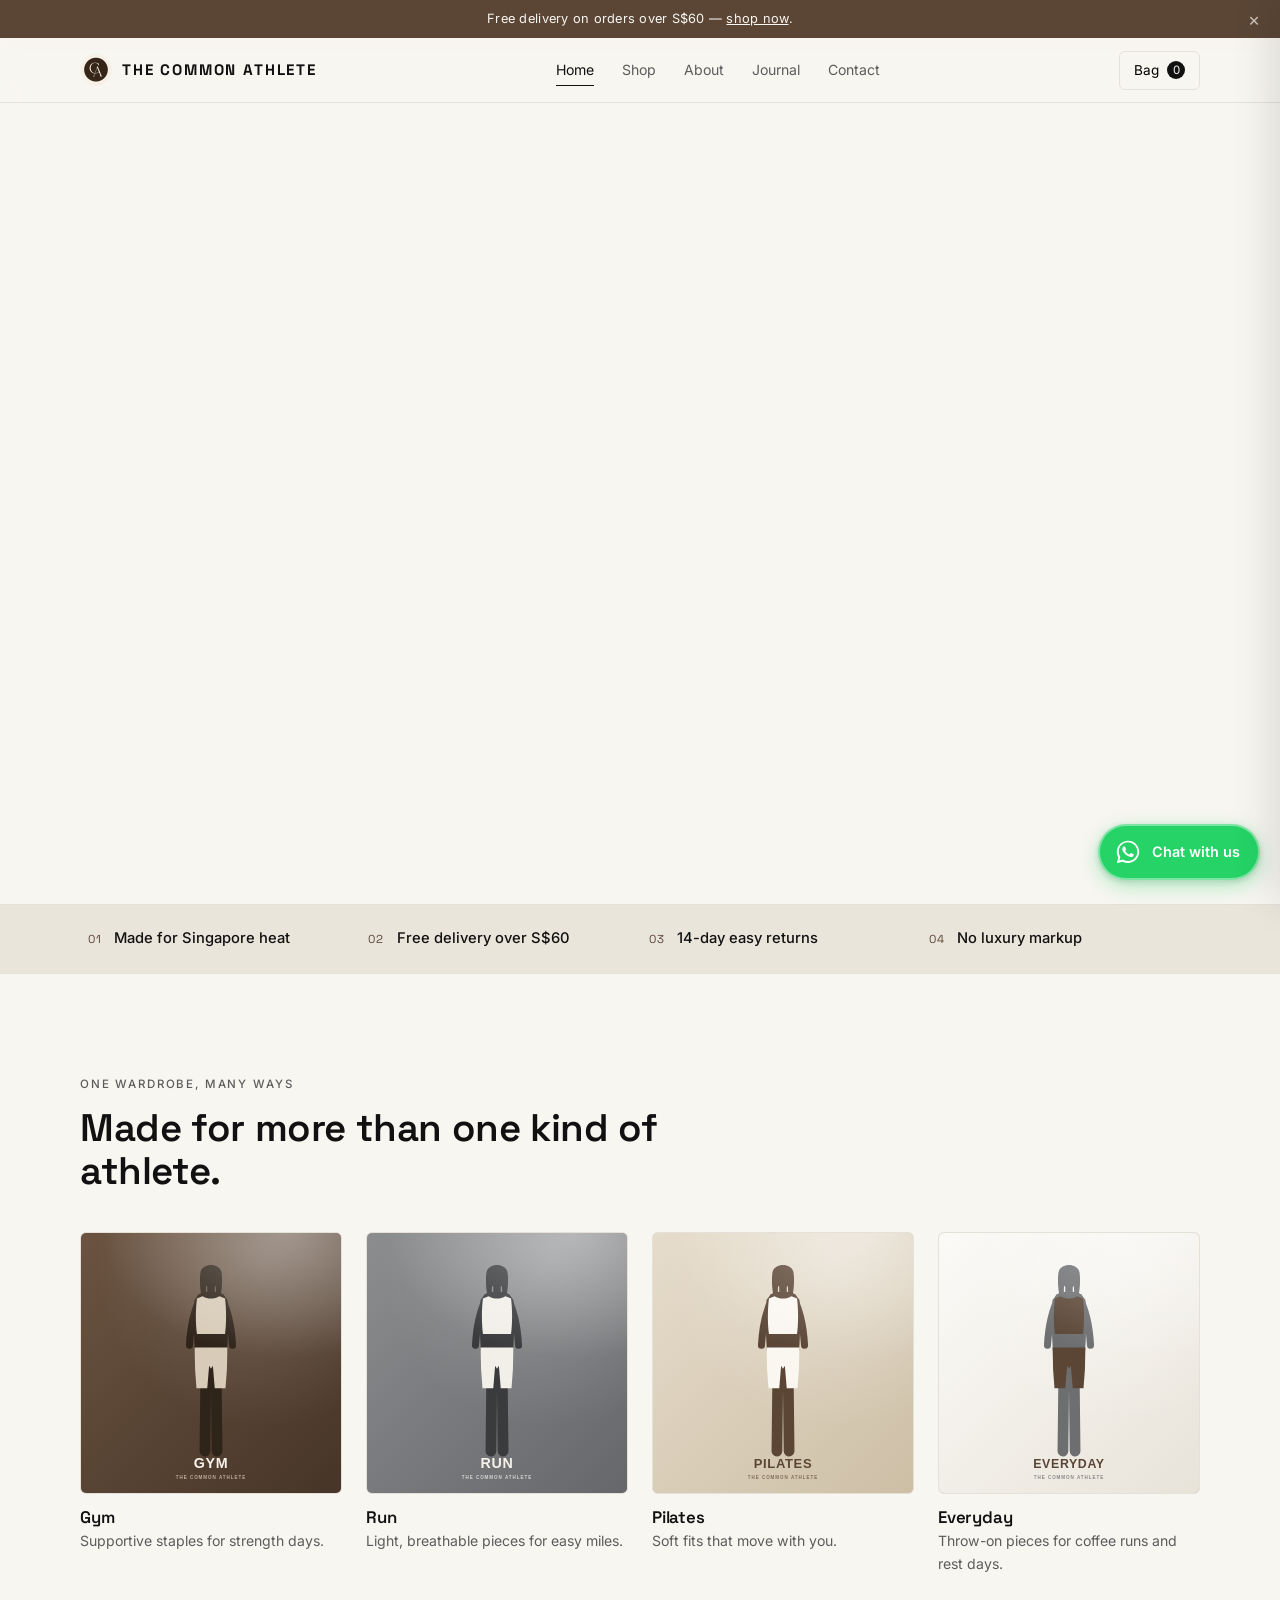
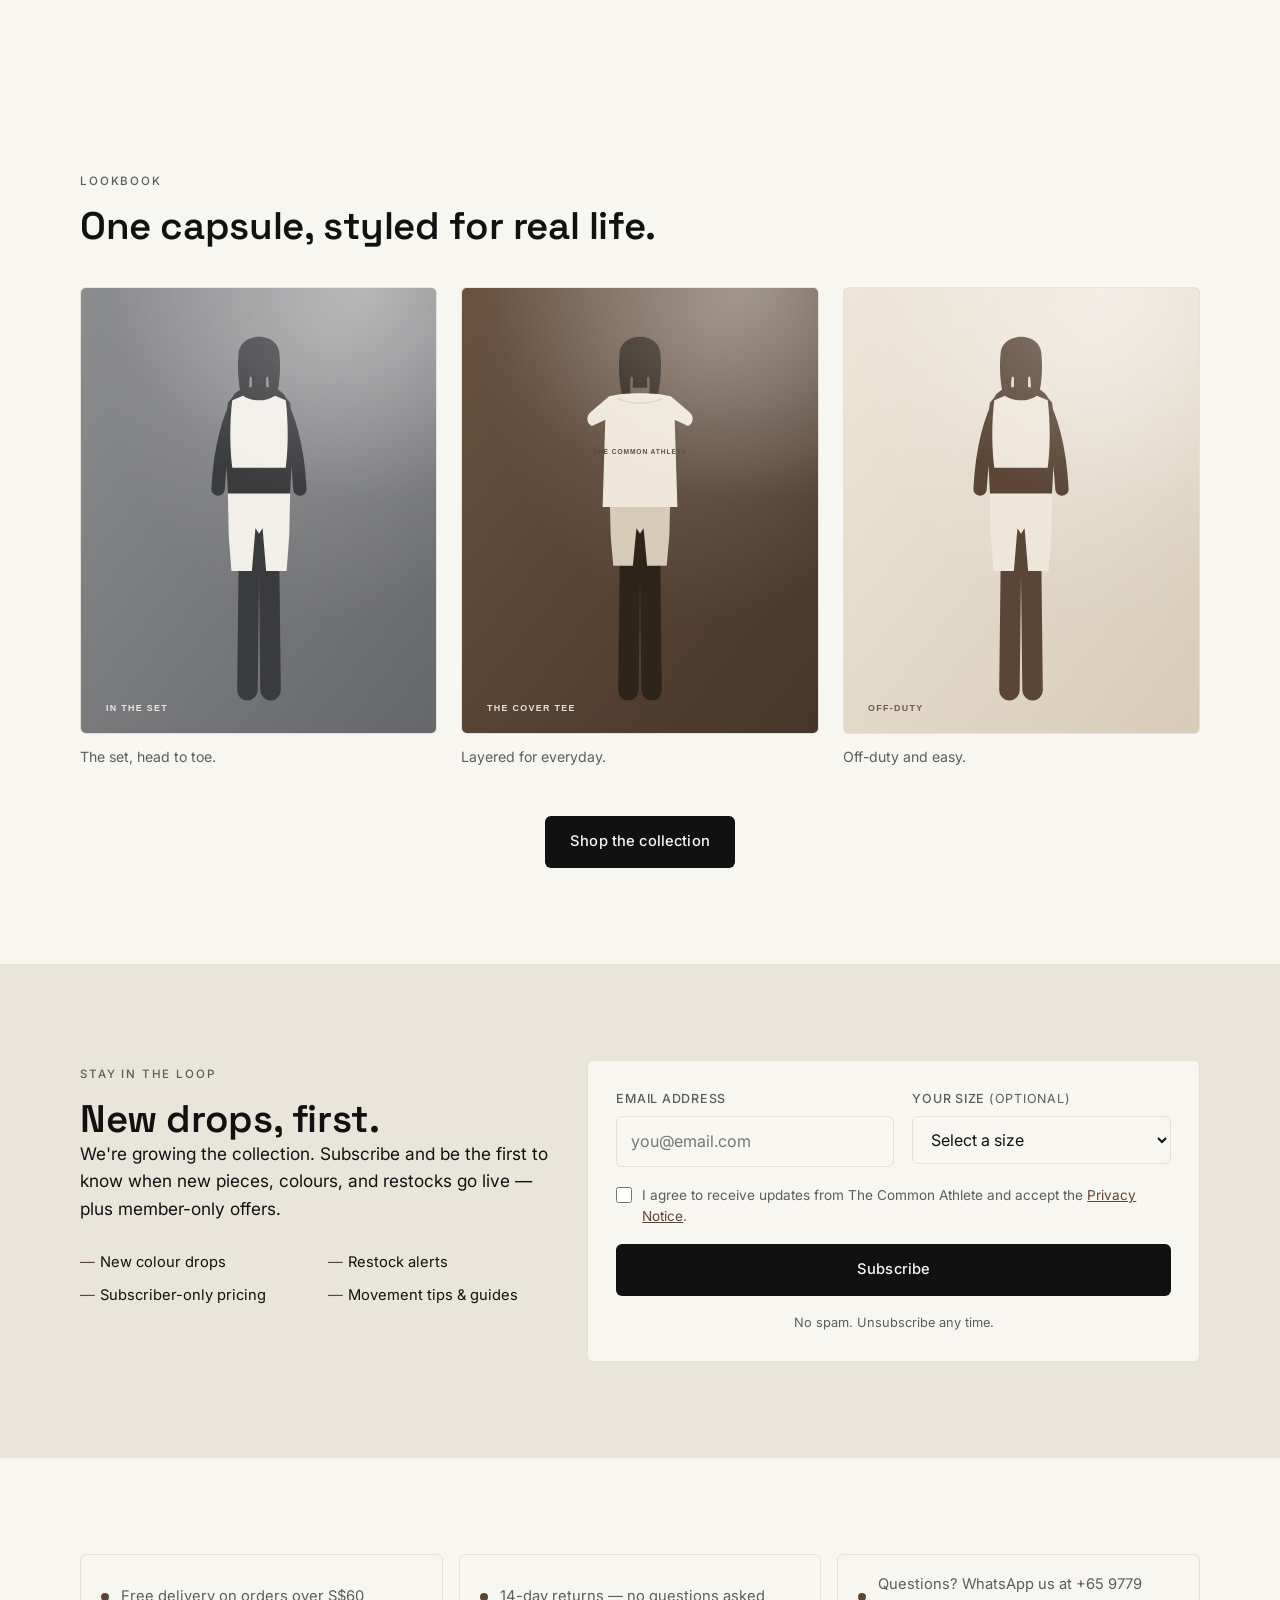
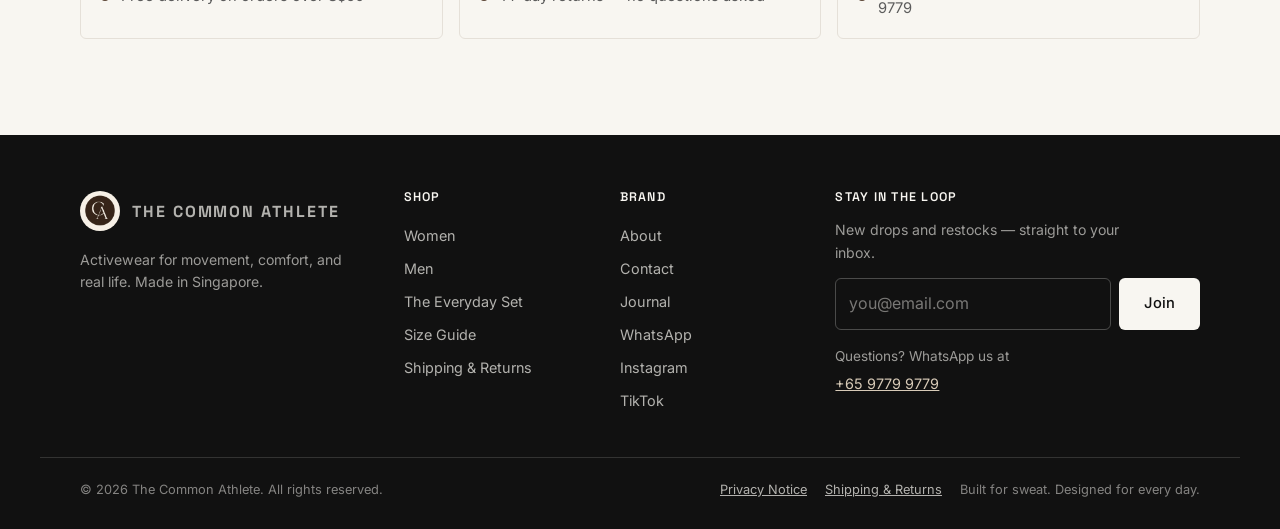
==== commit 8ac67677: "Add a first-visit curtain-split intro animation on Home A standout entrance that plays once per sess" ====
--- a/index.html
+++ b/index.html
@@ -39,6 +39,18 @@
   <link rel="preload" as="image" href="images/hero.svg" />
 
   <link rel="stylesheet" href="css/styles.css" />
+
+  <!-- Intro guard: add intro-active before first paint so the hero doesn't
+       flash in before the curtain animation. Mirrors the checks in main.js. -->
+  <script>
+    (function () {
+      try {
+        var reduced = window.matchMedia && window.matchMedia("(prefers-reduced-motion: reduce)").matches;
+        var seen = sessionStorage.getItem("tca_intro_seen") === "1";
+        if (!reduced && !seen) document.documentElement.className += " intro-pending";
+      } catch (e) {}
+    })();
+  </script>
 
   <!-- Structured data for search engines -->
   <script type="application/ld+json">
@@ -79,6 +91,17 @@
 <body>
   <a class="skip-link" href="#main-content">Skip to content</a>
 
+  <!-- ============ INTRO REVEAL (first visit, Home only) ============ -->
+  <div class="intro" id="intro" aria-hidden="true">
+    <div class="intro__panel intro__panel--left"></div>
+    <div class="intro__panel intro__panel--right"></div>
+    <div class="intro__brand">
+      <img src="images/logo.png" alt="" class="intro__mark" width="96" height="96" />
+      <span class="intro__word">THE COMMON ATHLETE</span>
+      <span class="intro__tag">Built for sweat. Designed for every day.</span>
+    </div>
+  </div>
+
   <!-- ============ ANNOUNCEMENT BAR ============ -->
   <div class="announce" id="announce">
     <p>Free delivery on orders over S$60 — <a href="shop/women.html" style="text-decoration:underline;color:inherit;">shop now</a>.</p>
@@ -127,20 +150,20 @@
     <span id="main-content"></span>
 
     <!-- ============ HERO ============ -->
-    <section class="hero">
+    <section class="hero hero--reveal">
       <div class="container hero__inner">
         <div class="hero__copy">
-          <span class="eyebrow">For the everyday athlete</span>
-          <h1 class="hero__title">Activewear for the everyday&nbsp;athlete.</h1>
-          <p class="hero__sub">Minimal, functional pieces made for gym days, slow runs, coffee runs, and everything in between.</p>
-          <div class="hero__cta">
+          <span class="eyebrow hero__rev" style="--rev-i:1">For the everyday athlete</span>
+          <h1 class="hero__title hero__rev" style="--rev-i:2">Activewear for the everyday&nbsp;athlete.</h1>
+          <p class="hero__sub hero__rev" style="--rev-i:3">Minimal, functional pieces made for gym days, slow runs, coffee runs, and everything in between.</p>
+          <div class="hero__cta hero__rev" style="--rev-i:4">
             <a href="shop/women.html" class="btn btn--solid">Shop the collection</a>
             <a href="shop/index.html" class="btn btn--outline">Browse shop</a>
           </div>
-          <p class="hero__note">Made in Singapore · Free delivery over S$60 · Easy 14-day returns</p>
-        </div>
-
-        <div class="hero__visual">
+          <p class="hero__note hero__rev" style="--rev-i:5">Made in Singapore · Free delivery over S$60 · Easy 14-day returns</p>
+        </div>
+
+        <div class="hero__visual hero__rev" style="--rev-i:3">
           <!-- Editorial placeholder; swap for a photo later -->
           <div class="ph ph--hero">
             <img src="images/hero.svg" alt="Model wearing The Common Athlete Everyday Set — square-neck longline crop tank and high-waist V-crossover shorts" fetchpriority="high" />
--- a/css/styles.css
+++ b/css/styles.css
@@ -1272,8 +1272,123 @@
   .contact-grid { grid-template-columns: repeat(3, 1fr); }
 }
 
+/* ==========================================================================
+   Intro reveal — first-visit curtain animation (Home)
+   ========================================================================== */
+.intro {
+  position: fixed;
+  inset: 0;
+  z-index: 1000;
+  display: none;               /* JS sets display:block to play */
+}
+.intro.is-playing { display: block; }
+body.intro-active { overflow: hidden; }
+
+/* Two espresso panels that split apart like curtains */
+.intro__panel {
+  position: absolute;
+  top: 0;
+  width: 50.5%;                /* slight overlap to avoid a seam */
+  height: 100%;
+  background: var(--accent);
+  will-change: transform;
+}
+.intro__panel--left  { left: 0; }
+.intro__panel--right { right: 0; }
+
+/* Centered logo + wordmark */
+.intro__brand {
+  position: absolute;
+  inset: 0;
+  z-index: 2;
+  display: flex;
+  flex-direction: column;
+  align-items: center;
+  justify-content: center;
+  gap: 16px;
+  text-align: center;
+  color: var(--bg);
+  will-change: transform, opacity;
+}
+.intro__mark {
+  width: 96px;
+  height: 96px;
+  border-radius: 50%;
+  opacity: 0;
+  transform: scale(.6);
+  filter: drop-shadow(0 10px 30px rgba(0,0,0,.3));
+}
+.intro__word {
+  font-family: "Space Grotesk", sans-serif;
+  font-weight: 700;
+  letter-spacing: 0.28em;
+  font-size: clamp(0.95rem, 2.8vw, 1.4rem);
+  padding-left: 0.28em;        /* balance the letter-spacing */
+  opacity: 0;
+  transform: translateY(14px);
+}
+.intro__tag {
+  font-size: 0.8rem;
+  letter-spacing: 0.06em;
+  color: rgba(248,246,241,.65);
+  opacity: 0;
+  transform: translateY(10px);
+}
+
+/* Timeline: mark pops → word rises → tag rises → hold → curtains part → fade */
+.intro.is-playing .intro__mark {
+  animation: introMark 0.7s cubic-bezier(.34,1.56,.64,1) 0.15s forwards;
+}
+.intro.is-playing .intro__word {
+  animation: introUp 0.6s var(--ease) 0.55s forwards;
+}
+.intro.is-playing .intro__tag {
+  animation: introUp 0.6s var(--ease) 0.8s forwards;
+}
+.intro.is-playing .intro__brand {
+  animation: introBrandOut 0.6s var(--ease) 1.9s forwards;
+}
+.intro.is-playing .intro__panel--left {
+  animation: introCurtainL 0.85s cubic-bezier(.76,0,.24,1) 2.05s forwards;
+}
+.intro.is-playing .intro__panel--right {
+  animation: introCurtainR 0.85s cubic-bezier(.76,0,.24,1) 2.05s forwards;
+}
+
+@keyframes introMark {
+  to { opacity: 1; transform: scale(1); }
+}
+@keyframes introUp {
+  to { opacity: 1; transform: translateY(0); }
+}
+@keyframes introBrandOut {
+  to { opacity: 0; transform: scale(1.04); }
+}
+@keyframes introCurtainL { to { transform: translateX(-101%); } }
+@keyframes introCurtainR { to { transform: translateX(101%); } }
+
+/* Hero cascade — hidden only while the intro is pending/playing, so if JS
+   never runs the hero stays fully visible (no stuck-invisible content).
+   intro-pending is set in <head> before paint to avoid a flash. */
+.intro-pending .hero--reveal .hero__rev,
+body.intro-active .hero--reveal .hero__rev {
+  opacity: 0;
+  transform: translateY(26px);
+}
+.hero--reveal.is-revealed .hero__rev {
+  animation: heroRise 0.7s var(--ease) forwards;
+  animation-delay: calc(var(--rev-i, 1) * 0.1s);
+}
+@keyframes heroRise {
+  from { opacity: 0; transform: translateY(26px); }
+  to   { opacity: 1; transform: translateY(0); }
+}
+
 /* ---------- Reduced motion ---------- */
 @media (prefers-reduced-motion: reduce) {
   html { scroll-behavior: auto; }
   *, *::before, *::after { transition-duration: .01ms !important; animation-duration: .01ms !important; }
-}
+  /* Never hide hero content behind an animation that won't run */
+  .hero--reveal .hero__rev { opacity: 1; transform: none; }
+  .intro { display: none !important; }
+}
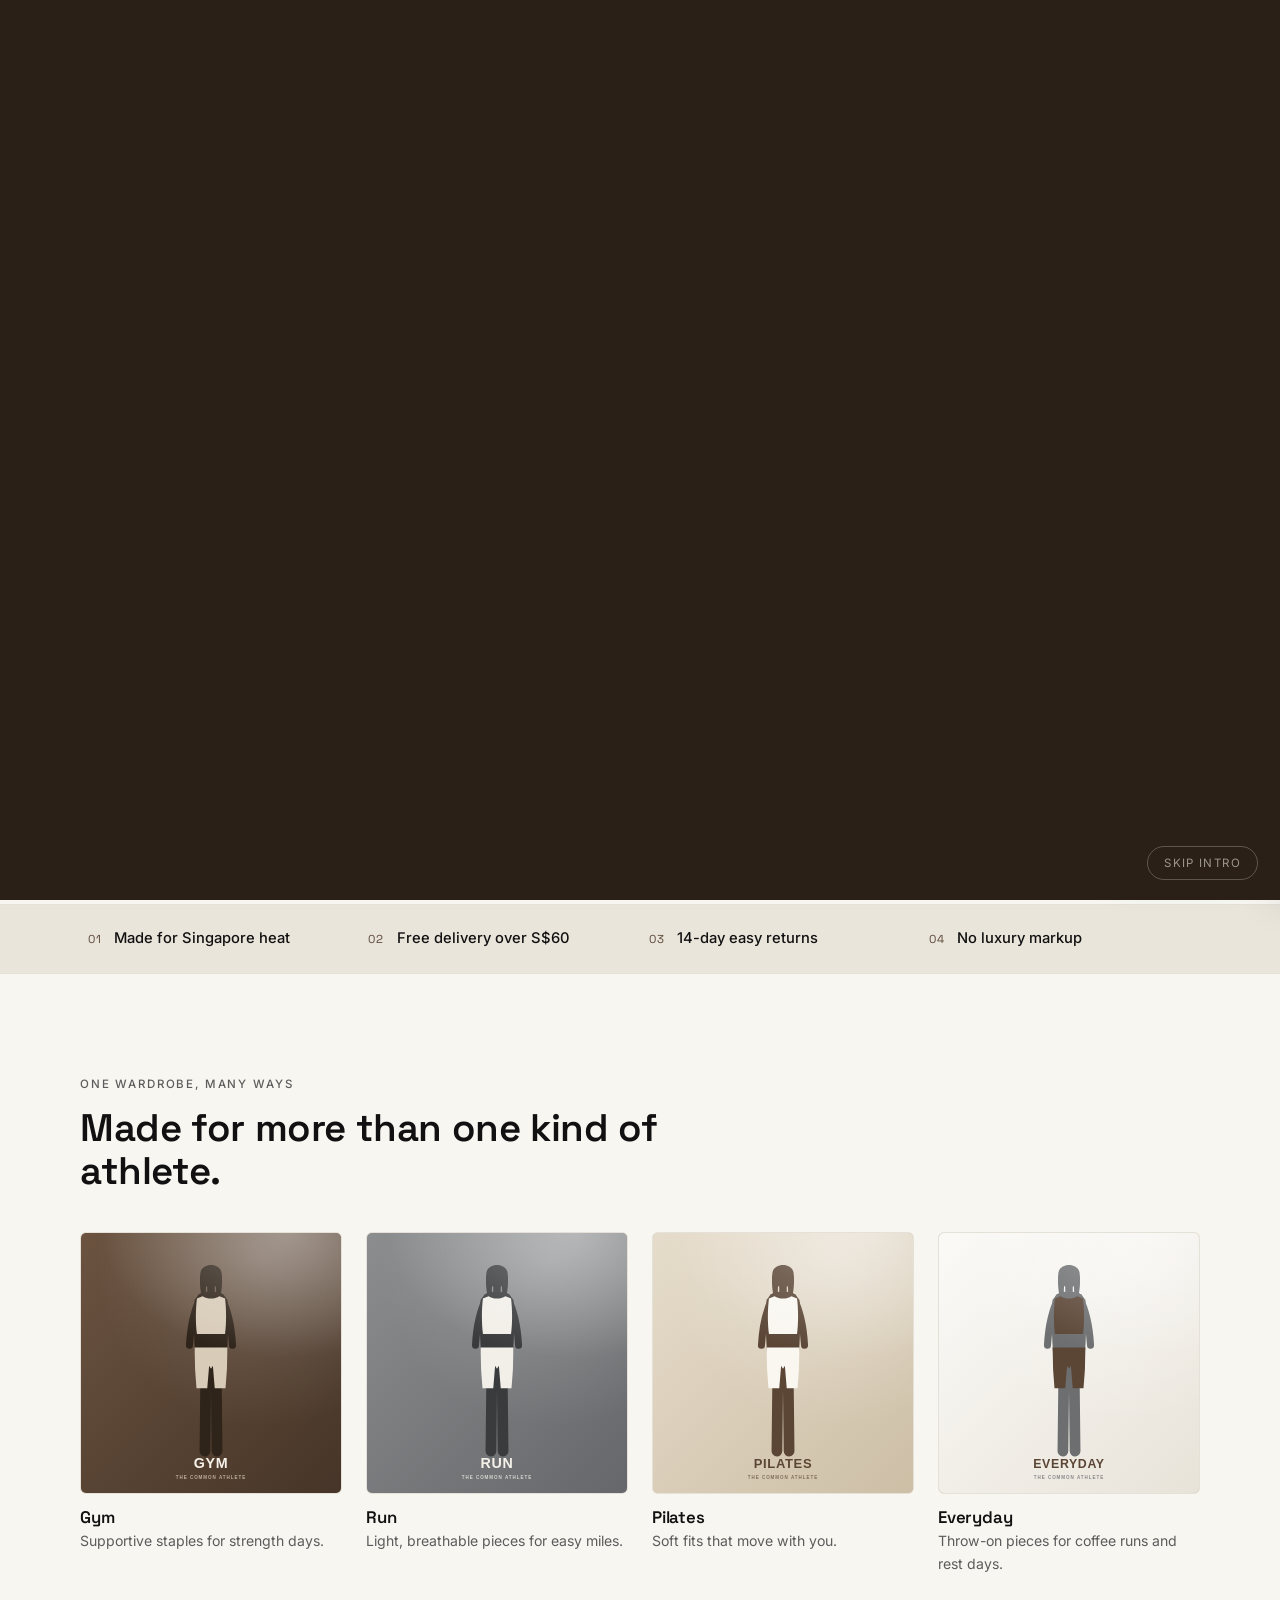
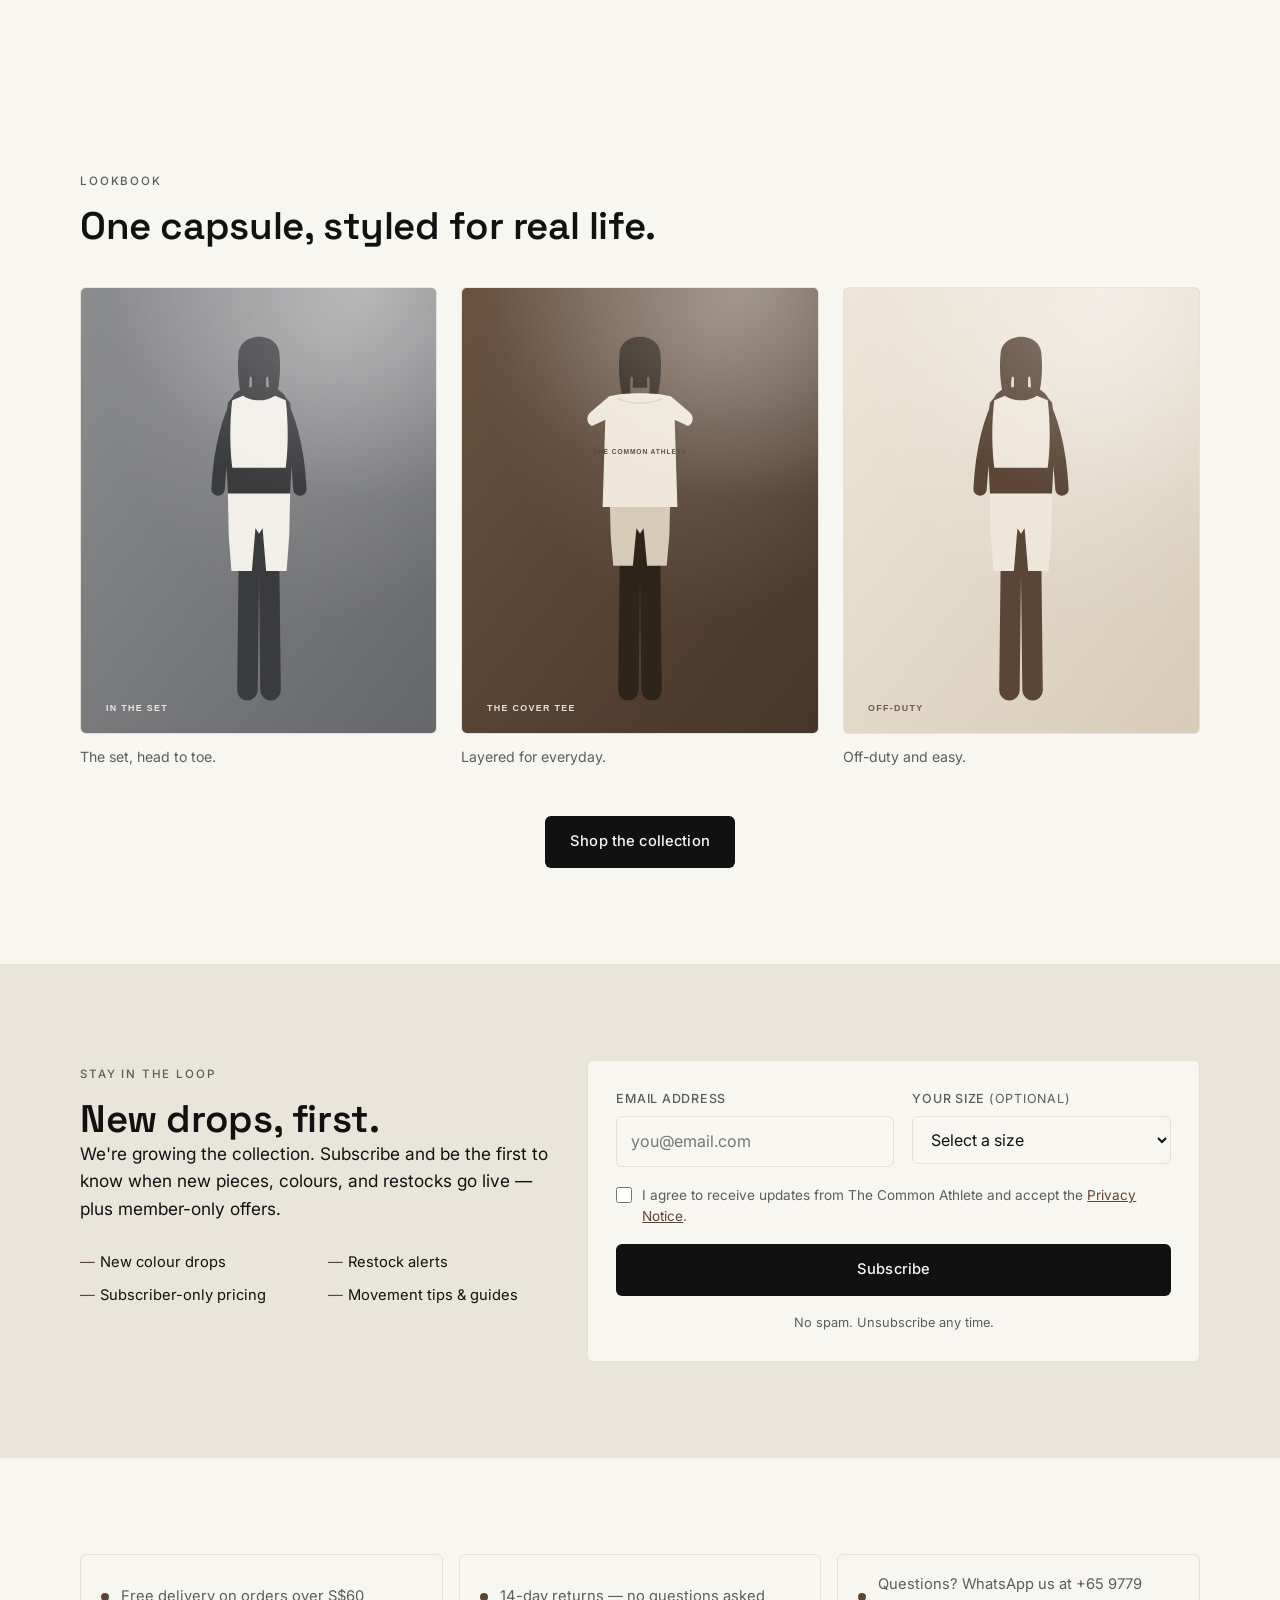
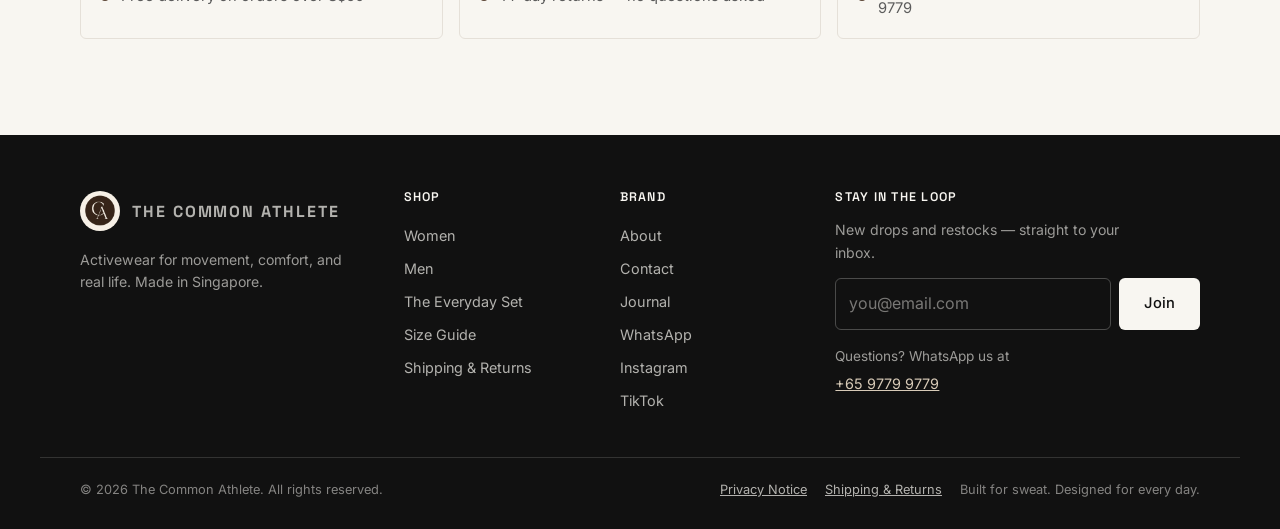
==== commit 4a659d85: "Upgrade the intro into a cinematic multi-stage brand reveal Replaces the flat curtain with a custom," ====
--- a/index.html
+++ b/index.html
@@ -40,14 +40,20 @@
 
   <link rel="stylesheet" href="css/styles.css" />
 
-  <!-- Intro guard: add intro-active before first paint so the hero doesn't
-       flash in before the curtain animation. Mirrors the checks in main.js. -->
+  <!-- Intro guard: add intro-pending before first paint so the nav/hero don't
+       flash in before the intro animation. Mirrors the checks in main.js.
+       A self-healing timeout removes it if the main script ever fails to run,
+       so content can never get stuck hidden. -->
   <script>
     (function () {
       try {
         var reduced = window.matchMedia && window.matchMedia("(prefers-reduced-motion: reduce)").matches;
         var seen = sessionStorage.getItem("tca_intro_seen") === "1";
-        if (!reduced && !seen) document.documentElement.className += " intro-pending";
+        if (!reduced && !seen) {
+          var d = document.documentElement;
+          d.className += " intro-pending";
+          setTimeout(function () { d.classList.remove("intro-pending"); }, 6000);
+        }
       } catch (e) {}
     })();
   </script>
@@ -93,13 +99,35 @@
 
   <!-- ============ INTRO REVEAL (first visit, Home only) ============ -->
   <div class="intro" id="intro" aria-hidden="true">
-    <div class="intro__panel intro__panel--left"></div>
-    <div class="intro__panel intro__panel--right"></div>
+    <!-- Diagonal slats that sweep off to reveal the site (shutter reveal) -->
+    <div class="intro__slats" aria-hidden="true">
+      <span class="intro__slat" style="--s:0"></span>
+      <span class="intro__slat" style="--s:1"></span>
+      <span class="intro__slat" style="--s:2"></span>
+      <span class="intro__slat" style="--s:3"></span>
+      <span class="intro__slat" style="--s:4"></span>
+      <span class="intro__slat" style="--s:5"></span>
+    </div>
+
+    <!-- Brand lockup: self-drawing CA monogram + kinetic wordmark -->
     <div class="intro__brand">
-      <img src="images/logo.png" alt="" class="intro__mark" width="96" height="96" />
-      <span class="intro__word">THE COMMON ATHLETE</span>
+      <div class="intro__glow" aria-hidden="true"></div>
+      <svg class="intro__logo" viewBox="0 0 120 120" width="118" height="118" aria-hidden="true" focusable="false">
+        <circle class="intro__ring" cx="60" cy="60" r="56" />
+        <!-- C -->
+        <path class="intro__stroke intro__stroke--c" d="M74 40 A26 26 0 1 0 74 80" />
+        <!-- A -->
+        <path class="intro__stroke intro__stroke--a" d="M48 82 L60 38 L72 82 M52 68 L68 68" />
+      </svg>
+      <h2 class="intro__word" aria-label="The Common Athlete">
+        <span class="intro__char" style="--c:0">T</span><span class="intro__char" style="--c:1">H</span><span class="intro__char" style="--c:2">E</span><span class="intro__space"></span><span class="intro__char" style="--c:3">C</span><span class="intro__char" style="--c:4">O</span><span class="intro__char" style="--c:5">M</span><span class="intro__char" style="--c:6">M</span><span class="intro__char" style="--c:7">O</span><span class="intro__char" style="--c:8">N</span><span class="intro__space"></span><span class="intro__char" style="--c:9">A</span><span class="intro__char" style="--c:10">T</span><span class="intro__char" style="--c:11">H</span><span class="intro__char" style="--c:12">L</span><span class="intro__char" style="--c:13">E</span><span class="intro__char" style="--c:14">T</span><span class="intro__char" style="--c:15">E</span>
+      </h2>
+      <span class="intro__rule" aria-hidden="true"></span>
       <span class="intro__tag">Built for sweat. Designed for every day.</span>
     </div>
+
+    <!-- Skip button for the impatient -->
+    <button class="intro__skip" id="introSkip" type="button">Skip intro</button>
   </div>
 
   <!-- ============ ANNOUNCEMENT BAR ============ -->
--- a/css/styles.css
+++ b/css/styles.css
@@ -1279,93 +1279,187 @@
   position: fixed;
   inset: 0;
   z-index: 1000;
-  display: none;               /* JS sets display:block to play */
+  display: none;               /* JS sets .is-playing to play */
+  overflow: hidden;
+  background: #2a2018;         /* deep espresso void (sits behind slats) */
+  perspective: 900px;
 }
 .intro.is-playing { display: block; }
 body.intro-active { overflow: hidden; }
 
-/* Two espresso panels that split apart like curtains */
-.intro__panel {
+/* Skip: collapse the whole overlay quickly */
+.intro.intro--skip {
+  animation: introSkipOut 0.34s var(--ease) forwards;
+  pointer-events: none;
+}
+@keyframes introSkipOut {
+  to { opacity: 0; transform: scale(1.03); }
+}
+
+/* ---- Diagonal shutter slats (the signature reveal) ---- */
+.intro__slats {
   position: absolute;
-  top: 0;
-  width: 50.5%;                /* slight overlap to avoid a seam */
-  height: 100%;
-  background: var(--accent);
+  inset: -20% -10%;            /* overscan so the diagonal skew never gaps */
+  z-index: 1;
+  display: flex;
+}
+.intro__slat {
+  position: relative;
+  flex: 1 1 0;
+  background: linear-gradient(180deg, #5B4636, #463528);
+  transform: skewX(-8deg) translateY(0);
   will-change: transform;
 }
-.intro__panel--left  { left: 0; }
-.intro__panel--right { right: 0; }
-
-/* Centered logo + wordmark */
+/* faint seam highlight between slats for depth */
+.intro__slat::after {
+  content: "";
+  position: absolute;
+  top: 0; right: 0; bottom: 0;
+  width: 1px;
+  background: rgba(248,246,241,.06);
+}
+
+/* ---- Brand lockup ---- */
 .intro__brand {
   position: absolute;
   inset: 0;
-  z-index: 2;
+  z-index: 3;
   display: flex;
   flex-direction: column;
   align-items: center;
   justify-content: center;
-  gap: 16px;
+  gap: 18px;
   text-align: center;
   color: var(--bg);
-  will-change: transform, opacity;
-}
-.intro__mark {
-  width: 96px;
-  height: 96px;
-  border-radius: 50%;
+  will-change: transform, opacity, filter;
+}
+.intro__glow {
+  position: absolute;
+  top: 38%; left: 50%;
+  width: 460px; height: 460px;
+  transform: translate(-50%, -50%) scale(.3);
+  background: radial-gradient(circle, rgba(216,203,184,.30), transparent 62%);
   opacity: 0;
-  transform: scale(.6);
-  filter: drop-shadow(0 10px 30px rgba(0,0,0,.3));
-}
+  pointer-events: none;
+}
+
+/* Self-drawing CA monogram */
+.intro__logo { overflow: visible; }
+.intro__ring {
+  fill: none;
+  stroke: rgba(248,246,241,.28);
+  stroke-width: 2;
+  opacity: 0;
+  transform-origin: 60px 60px;
+  transform: rotate(-90deg) scale(.85);
+}
+.intro__stroke {
+  fill: none;
+  stroke: var(--bg);
+  stroke-width: 7;
+  stroke-linecap: round;
+  stroke-linejoin: round;
+}
+.intro__stroke--c { stroke-dasharray: 150; stroke-dashoffset: 150; }
+.intro__stroke--a { stroke-dasharray: 200; stroke-dashoffset: 200; }
+
+/* Kinetic wordmark — each letter flips up on its own axis */
 .intro__word {
+  display: flex;
+  flex-wrap: wrap;
+  justify-content: center;
   font-family: "Space Grotesk", sans-serif;
   font-weight: 700;
-  letter-spacing: 0.28em;
-  font-size: clamp(0.95rem, 2.8vw, 1.4rem);
-  padding-left: 0.28em;        /* balance the letter-spacing */
+  letter-spacing: 0.26em;
+  font-size: clamp(0.95rem, 2.8vw, 1.45rem);
+  padding-left: 0.26em;
+  margin: 0;
+}
+.intro__char {
+  display: inline-block;
   opacity: 0;
-  transform: translateY(14px);
+  transform: translateY(18px) rotateX(-90deg);
+  transform-origin: 50% 100%;
+  will-change: transform, opacity;
+}
+.intro__space { width: 0.5em; }
+
+/* Thin rule that draws across, then the tagline */
+.intro__rule {
+  width: 0;
+  height: 1px;
+  background: rgba(248,246,241,.45);
+  margin-top: 4px;
 }
 .intro__tag {
   font-size: 0.8rem;
-  letter-spacing: 0.06em;
-  color: rgba(248,246,241,.65);
+  letter-spacing: 0.08em;
+  color: rgba(248,246,241,.62);
   opacity: 0;
-  transform: translateY(10px);
-}
-
-/* Timeline: mark pops → word rises → tag rises → hold → curtains part → fade */
-.intro.is-playing .intro__mark {
-  animation: introMark 0.7s cubic-bezier(.34,1.56,.64,1) 0.15s forwards;
-}
-.intro.is-playing .intro__word {
-  animation: introUp 0.6s var(--ease) 0.55s forwards;
-}
-.intro.is-playing .intro__tag {
-  animation: introUp 0.6s var(--ease) 0.8s forwards;
-}
-.intro.is-playing .intro__brand {
-  animation: introBrandOut 0.6s var(--ease) 1.9s forwards;
-}
-.intro.is-playing .intro__panel--left {
-  animation: introCurtainL 0.85s cubic-bezier(.76,0,.24,1) 2.05s forwards;
-}
-.intro.is-playing .intro__panel--right {
-  animation: introCurtainR 0.85s cubic-bezier(.76,0,.24,1) 2.05s forwards;
-}
-
-@keyframes introMark {
-  to { opacity: 1; transform: scale(1); }
+  transform: translateY(8px);
+}
+
+.intro__skip {
+  position: absolute;
+  right: 22px; bottom: 20px;
+  z-index: 4;
+  color: rgba(248,246,241,.55);
+  background: transparent;
+  border: 1px solid rgba(248,246,241,.25);
+  border-radius: 999px;
+  padding: 7px 16px;
+  font-size: 0.72rem;
+  letter-spacing: 0.12em;
+  text-transform: uppercase;
+  opacity: 0;
+  transition: color .2s, border-color .2s;
+  animation: introUp .5s var(--ease) 1s forwards;
+}
+.intro__skip:hover { color: var(--bg); border-color: rgba(248,246,241,.6); }
+
+/* ==========================================================================
+   Intro timeline
+   0.0s  glow blooms + ring sweeps in
+   0.3s  C draws, then A draws
+   1.0s  wordmark letters flip up (staggered) · rule draws · tag fades
+   2.5s  brand lockup lifts + blurs away
+   2.7s  diagonal slats sweep up off-screen (staggered) — site revealed
+   ========================================================================== */
+.intro.is-playing .intro__glow    { animation: introGlow 2.6s var(--ease) 0.1s forwards; }
+.intro.is-playing .intro__ring    { animation: introRing 1.1s cubic-bezier(.22,1,.36,1) 0.15s forwards; }
+.intro.is-playing .intro__stroke--c { animation: introDraw 0.6s ease 0.35s forwards; }
+.intro.is-playing .intro__stroke--a { animation: introDraw 0.6s ease 0.75s forwards; }
+.intro.is-playing .intro__char    { animation: introFlip 0.55s cubic-bezier(.2,.7,.2,1) calc(1s + var(--c) * 0.045s) forwards; }
+.intro.is-playing .intro__rule    { animation: introRule 0.6s var(--ease) 1.5s forwards; }
+.intro.is-playing .intro__tag     { animation: introUp 0.6s var(--ease) 1.75s forwards; }
+.intro.is-playing .intro__brand   { animation: introBrandOut 0.7s cubic-bezier(.6,0,.4,1) 2.5s forwards; }
+.intro.is-playing .intro__slat    { animation: introSlat 0.9s cubic-bezier(.76,0,.24,1) calc(2.7s + var(--s) * 0.07s) forwards; }
+
+@keyframes introGlow {
+  30% { opacity: 1; }
+  to  { opacity: 0; transform: translate(-50%, -50%) scale(1.25); }
+}
+@keyframes introRing {
+  to { opacity: 1; transform: rotate(0deg) scale(1); }
+}
+@keyframes introDraw {
+  to { stroke-dashoffset: 0; }
+}
+@keyframes introFlip {
+  to { opacity: 1; transform: translateY(0) rotateX(0); }
+}
+@keyframes introRule {
+  to { width: 168px; }
 }
 @keyframes introUp {
   to { opacity: 1; transform: translateY(0); }
 }
 @keyframes introBrandOut {
-  to { opacity: 0; transform: scale(1.04); }
-}
-@keyframes introCurtainL { to { transform: translateX(-101%); } }
-@keyframes introCurtainR { to { transform: translateX(101%); } }
+  to { opacity: 0; transform: translateY(-26px) scale(1.08); filter: blur(6px); }
+}
+@keyframes introSlat {
+  to { transform: skewX(-8deg) translateY(-130%); }
+}
 
 /* Hero cascade — hidden only while the intro is pending/playing, so if JS
    never runs the hero stays fully visible (no stuck-invisible content).
@@ -1376,11 +1470,41 @@
   transform: translateY(26px);
 }
 .hero--reveal.is-revealed .hero__rev {
-  animation: heroRise 0.7s var(--ease) forwards;
-  animation-delay: calc(var(--rev-i, 1) * 0.1s);
+  animation: heroRise 0.8s cubic-bezier(.2,.7,.2,1) forwards;
+  animation-delay: calc(var(--rev-i, 1) * 0.09s);
 }
 @keyframes heroRise {
-  from { opacity: 0; transform: translateY(26px); }
+  from { opacity: 0; transform: translateY(30px); }
+  to   { opacity: 1; transform: translateY(0); }
+}
+
+/* Hero image: clip-path wipe-up + slow Ken Burns zoom once revealed */
+.intro-pending .hero--reveal .ph--hero img,
+body.intro-active .hero--reveal .ph--hero img {
+  clip-path: inset(0 0 100% 0);
+  transform: scale(1.12);
+}
+.hero--reveal.is-revealed .ph--hero img {
+  animation: heroImg 1.4s cubic-bezier(.2,.7,.2,1) 0.15s forwards;
+}
+@keyframes heroImg {
+  from { clip-path: inset(0 0 100% 0); transform: scale(1.12); }
+  60%  { clip-path: inset(0 0 0 0); }
+  to   { clip-path: inset(0 0 0 0); transform: scale(1); }
+}
+
+/* Announcement + nav drop in just after the curtains open */
+.intro-pending .nav,
+.intro-pending .announce,
+body.intro-active .nav,
+body.intro-active .announce { opacity: 0; transform: translateY(-100%); }
+body.intro-revealed .announce,
+body.intro-revealed .nav {
+  animation: navDrop 0.7s cubic-bezier(.2,.7,.2,1) forwards;
+}
+body.intro-revealed .nav { animation-delay: 0.08s; }
+@keyframes navDrop {
+  from { opacity: 0; transform: translateY(-100%); }
   to   { opacity: 1; transform: translateY(0); }
 }
 
@@ -1388,7 +1512,9 @@
 @media (prefers-reduced-motion: reduce) {
   html { scroll-behavior: auto; }
   *, *::before, *::after { transition-duration: .01ms !important; animation-duration: .01ms !important; }
-  /* Never hide hero content behind an animation that won't run */
+  /* Never hide content behind an animation that won't run */
   .hero--reveal .hero__rev { opacity: 1; transform: none; }
+  .hero--reveal .ph--hero img { clip-path: none; transform: none; }
+  .nav, .announce { opacity: 1 !important; transform: none !important; }
   .intro { display: none !important; }
 }
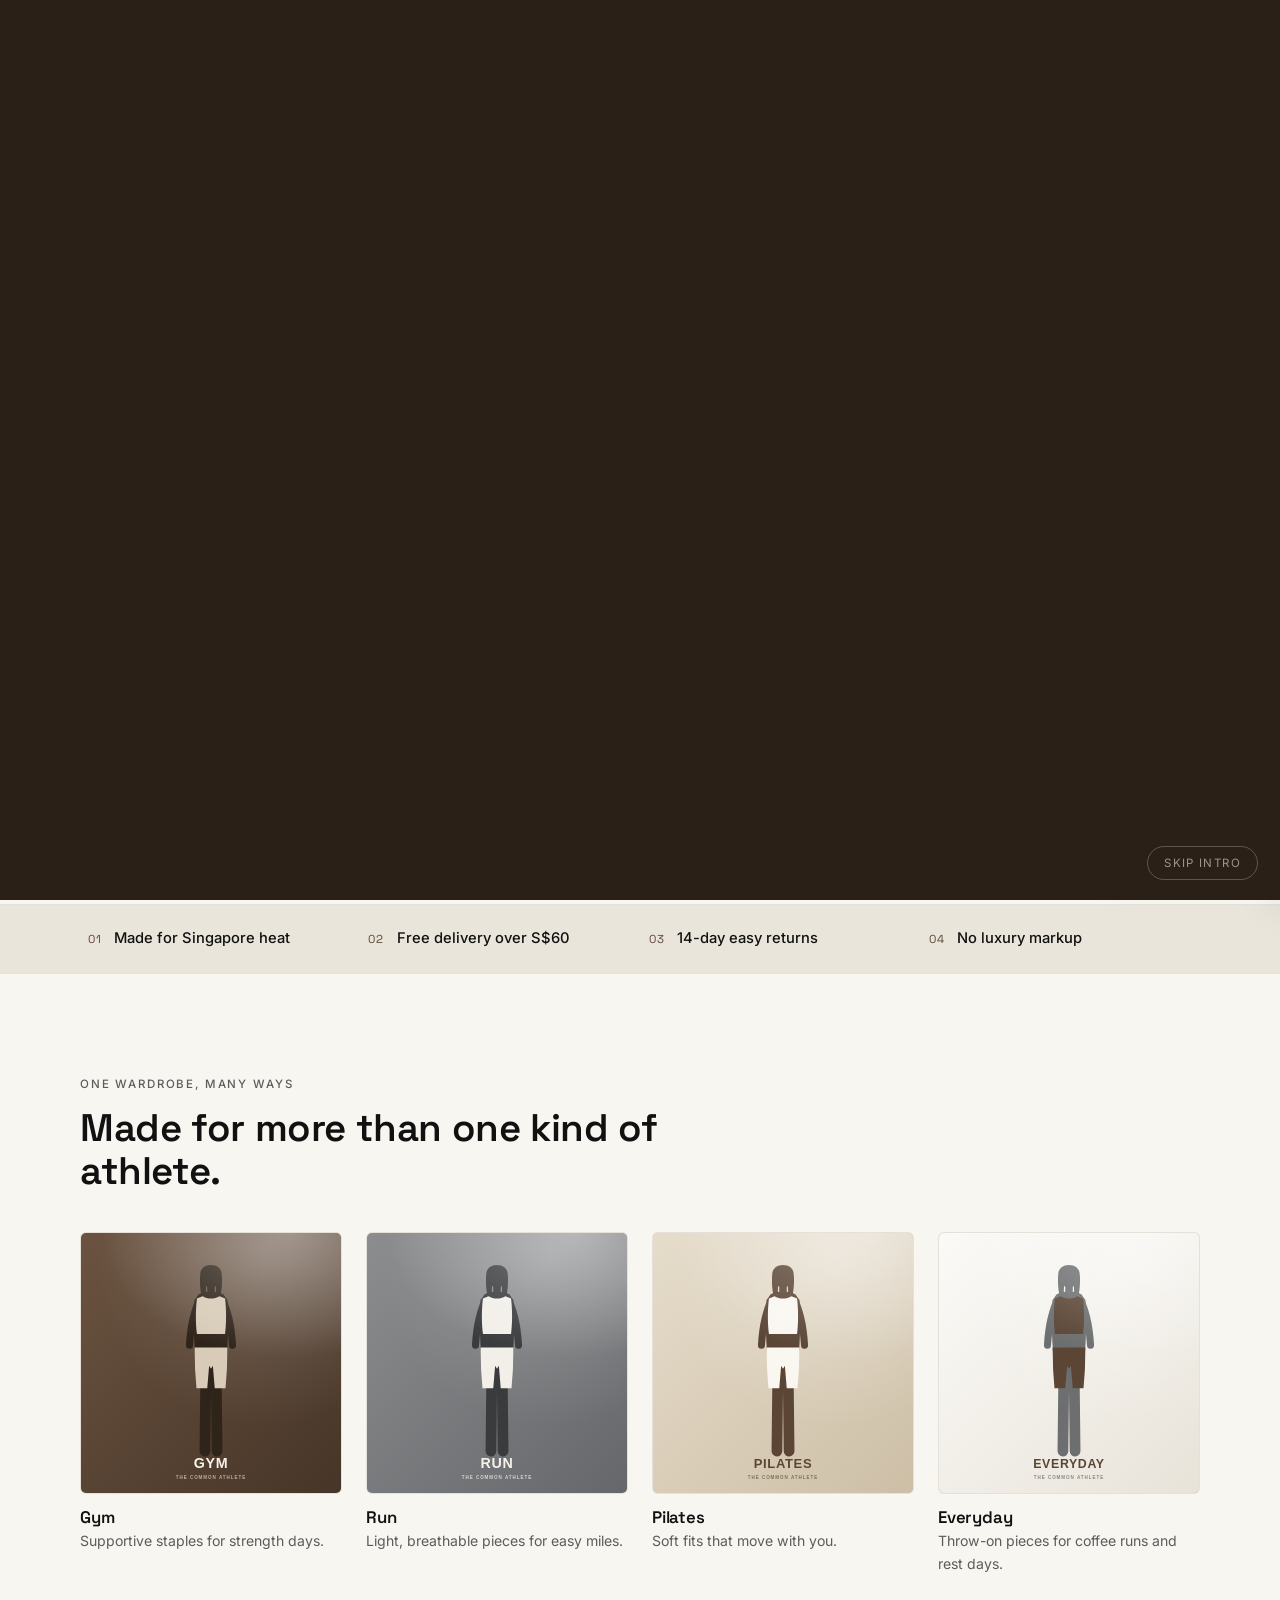
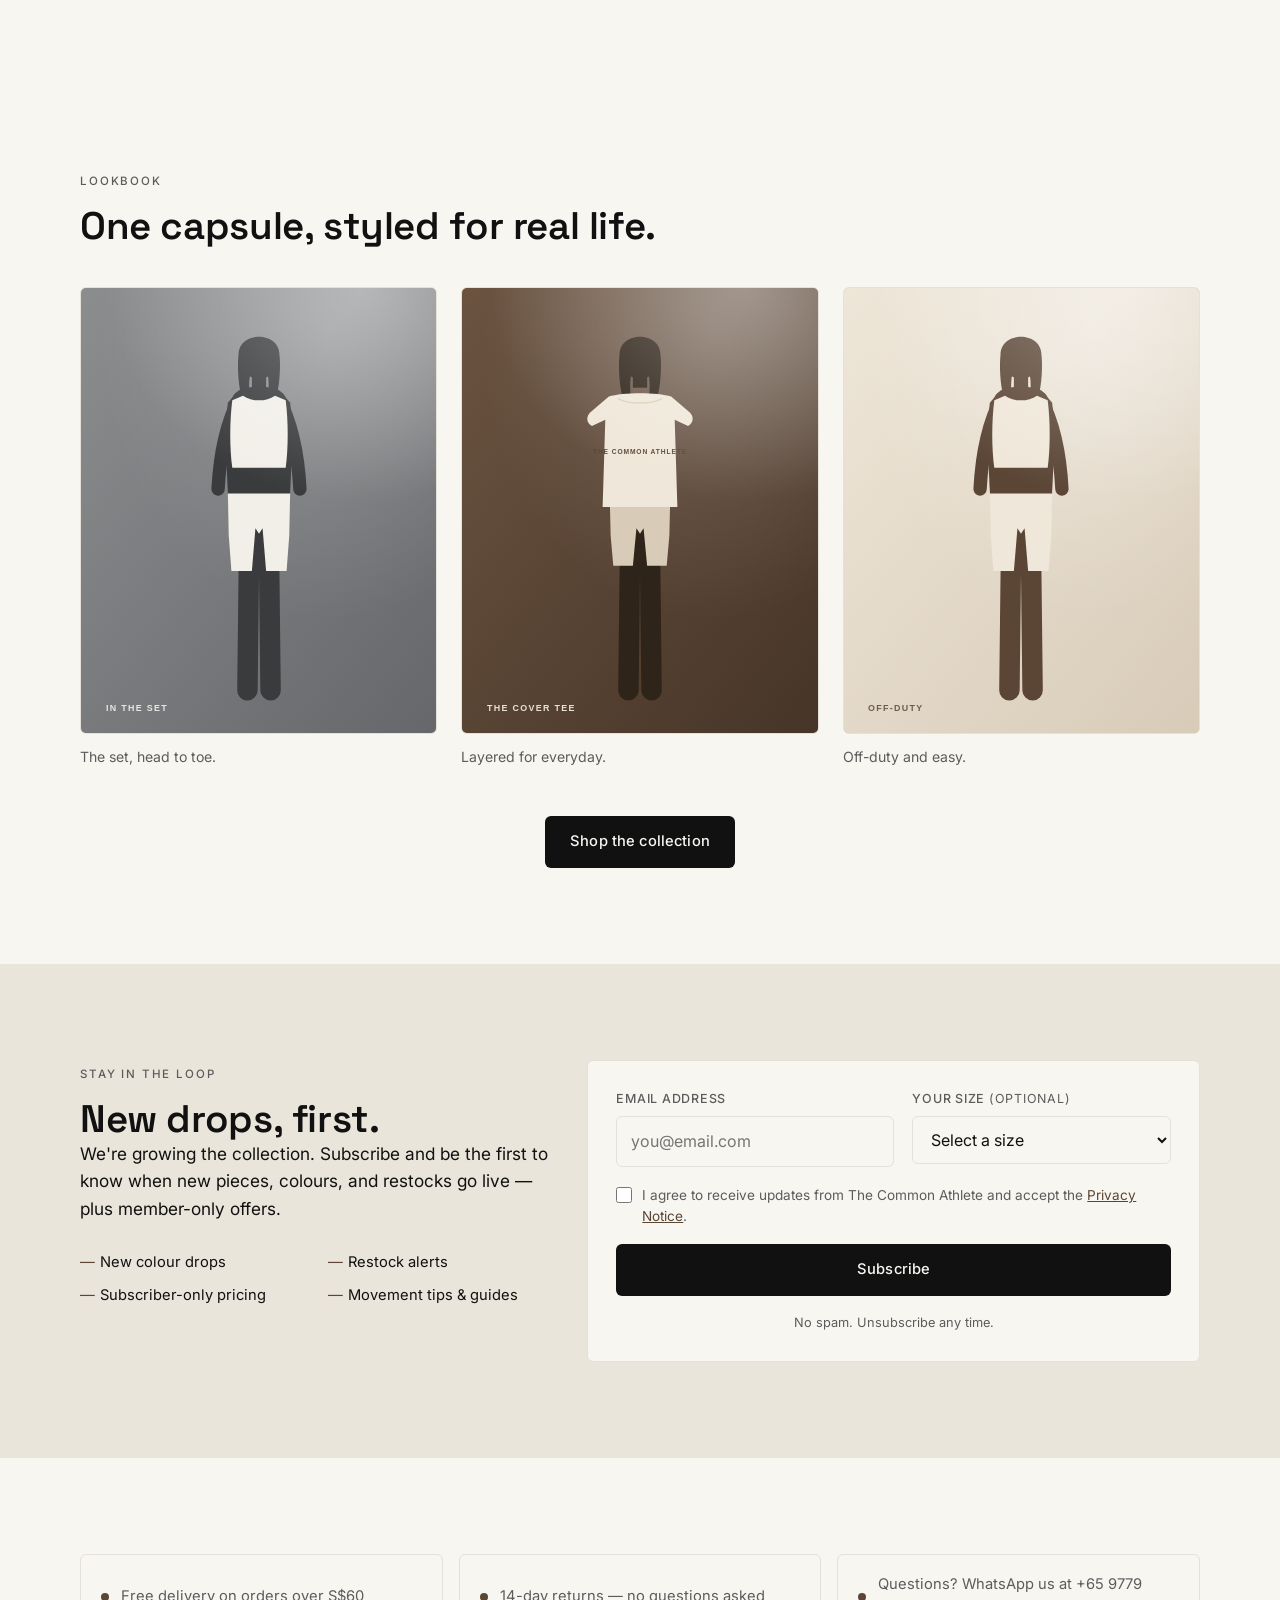
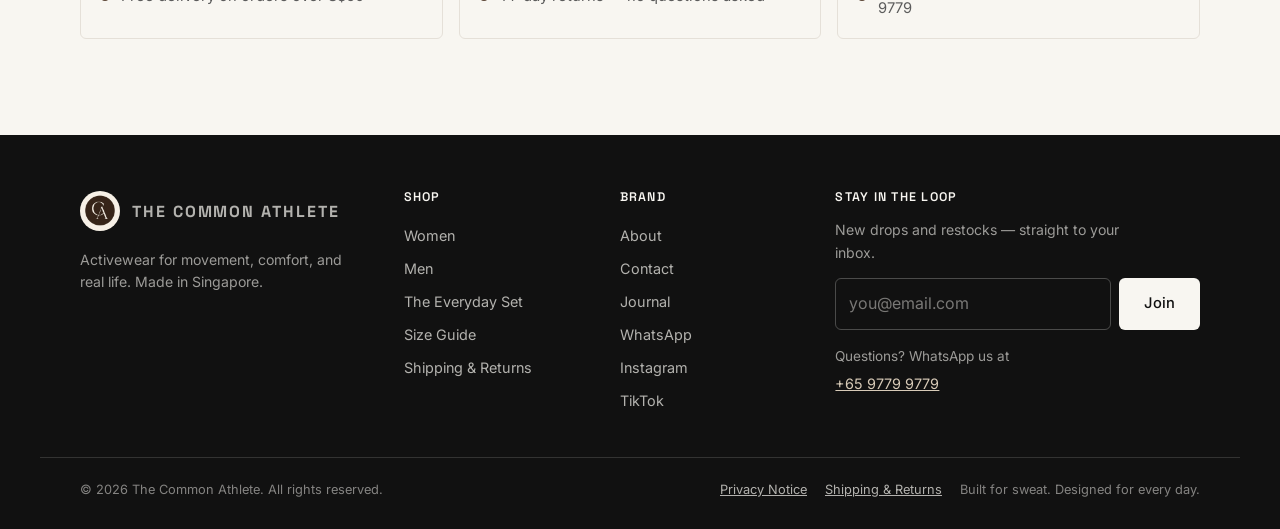
==== commit f01f2118: "Add quick-view modal, free-shipping meter, and scroll/hover polish - Quick-view modal: a 'Quick view" ====
--- a/index.html
+++ b/index.html
@@ -400,6 +400,10 @@
       <h3>Your bag</h3>
       <button class="drawer__close" id="drawerClose" aria-label="Close bag">&times;</button>
     </div>
+    <div class="ship-meter" id="shipMeter" hidden>
+      <p class="ship-meter__msg" id="shipMsg" role="status" aria-live="polite"></p>
+      <div class="ship-meter__track"><span class="ship-meter__fill" id="shipFill"></span></div>
+    </div>
     <div class="drawer__body" id="drawerBody">
       <p class="drawer__empty">Your bag is empty.</p>
     </div>
--- a/css/styles.css
+++ b/css/styles.css
@@ -711,6 +711,135 @@
   margin-top: 8px;
   padding: 0;
 }
+
+/* ---------- Quick-view modal ---------- */
+.qv {
+  position: fixed;
+  inset: 0;
+  z-index: 300;
+  display: none;
+  align-items: center;
+  justify-content: center;
+  padding: 20px;
+}
+.qv.is-open { display: flex; }
+.qv__overlay {
+  position: absolute;
+  inset: 0;
+  background: rgba(17,17,17,.55);
+  backdrop-filter: blur(2px);
+  animation: qvFade .25s var(--ease);
+}
+.qv__dialog {
+  position: relative;
+  z-index: 1;
+  display: grid;
+  grid-template-columns: 1fr;
+  width: 100%;
+  max-width: 860px;
+  max-height: 90vh;
+  overflow: auto;
+  background: var(--bg);
+  border-radius: var(--radius);
+  box-shadow: 0 24px 70px rgba(17,17,17,.3);
+  animation: qvRise .3s var(--ease);
+}
+.qv__close {
+  position: absolute;
+  top: 12px; right: 14px;
+  z-index: 2;
+  width: 34px; height: 34px;
+  border: none;
+  border-radius: 50%;
+  background: rgba(248,246,241,.85);
+  font-size: 1.5rem;
+  line-height: 1;
+  color: var(--text);
+}
+.qv__close:hover { background: #fff; }
+.qv__media {
+  background: #fff;
+  border-radius: var(--radius) var(--radius) 0 0;
+  aspect-ratio: 4 / 3;
+  display: flex; align-items: center; justify-content: center;
+}
+.qv__media::after { content: none; }
+.qv__media img { width: 100%; height: 100%; object-fit: contain; padding: 18px; }
+.qv__body { padding: 28px; }
+.qv__eyebrow {
+  font-family: "Space Grotesk", sans-serif;
+  font-size: 0.72rem; letter-spacing: 0.16em; text-transform: uppercase;
+  color: var(--muted);
+}
+.qv__name { font-size: 1.5rem; margin: 8px 0 4px; }
+.qv__price { font-family: "Space Grotesk", sans-serif; font-weight: 600; font-size: 1.1rem; }
+.qv__desc { color: var(--muted); line-height: 1.65; margin: 14px 0 20px; }
+.qv__label {
+  display: block;
+  font-size: 0.78rem; letter-spacing: 0.04em;
+  color: var(--muted); margin-bottom: 8px;
+}
+.qv__colour, .qv__sizes { margin-bottom: 20px; }
+.qv__sizes .sizes { margin: 0 0 0; }
+@keyframes qvFade { from { opacity: 0; } to { opacity: 1; } }
+@keyframes qvRise { from { opacity: 0; transform: translateY(20px) scale(.98); } to { opacity: 1; transform: none; } }
+@media (min-width: 760px) {
+  .qv__dialog { grid-template-columns: 1.05fr 1fr; max-height: 86vh; }
+  .qv__media { border-radius: var(--radius) 0 0 var(--radius); aspect-ratio: auto; }
+}
+
+/* "Quick view" button overlaid on product card images */
+.qv__trigger {
+  position: absolute;
+  left: 50%; bottom: 14px;
+  transform: translate(-50%, 8px);
+  z-index: 3;
+  background: rgba(248,246,241,.92);
+  color: var(--text);
+  border: 1px solid var(--border);
+  border-radius: 999px;
+  padding: 8px 18px;
+  font-size: 0.8rem;
+  font-weight: 500;
+  letter-spacing: 0.02em;
+  opacity: 0;
+  pointer-events: none;
+  transition: opacity .25s var(--ease), transform .25s var(--ease), background-color .2s;
+}
+.qv__trigger:hover { background: var(--text); color: var(--bg); }
+.ph--card:hover .qv__trigger,
+.qv__trigger:focus-visible {
+  opacity: 1;
+  transform: translate(-50%, 0);
+  pointer-events: auto;
+}
+
+/* Free-shipping progress meter */
+.ship-meter {
+  padding: 14px var(--pad) 16px;
+  border-bottom: 1px solid var(--border);
+  background: var(--bg-alt);
+}
+.ship-meter__msg {
+  font-size: 0.82rem;
+  color: var(--text);
+  margin-bottom: 9px;
+}
+.ship-meter__track {
+  height: 6px;
+  border-radius: 999px;
+  background: rgba(17,17,17,.1);
+  overflow: hidden;
+}
+.ship-meter__fill {
+  display: block;
+  height: 100%;
+  width: 0;
+  border-radius: 999px;
+  background: var(--accent);
+  transition: width .45s var(--ease), background-color .3s var(--ease);
+}
+.ship-meter__fill.is-complete { background: #2d7a4f; }
 
 .drawer__foot { border-top: 1px solid var(--border); padding: 20px var(--pad); }
 .drawer__total {
@@ -1011,8 +1140,18 @@
 @media (min-width: 900px) { .blog-grid { grid-template-columns: repeat(3, 1fr); } }
 
 /* ---------- Reveal on scroll ---------- */
-.reveal { opacity: 0; transform: translateY(18px); transition: opacity .6s var(--ease), transform .6s var(--ease); }
+.reveal {
+  opacity: 0;
+  transform: translateY(26px) scale(.985);
+  transition: opacity .7s cubic-bezier(.2,.7,.2,1), transform .7s cubic-bezier(.2,.7,.2,1);
+  transition-delay: calc(var(--reveal-i, 0) * 0.07s);
+}
 .reveal.is-visible { opacity: 1; transform: none; }
+
+/* ---------- Product image hover zoom ---------- */
+.ph--card { overflow: hidden; }
+.ph--card img { transition: transform .5s var(--ease); }
+.card:hover .ph--card img { transform: scale(1.05); }
 
 /* ==========================================================================
    Responsive — tablet & up
@@ -1413,27 +1552,27 @@
   text-transform: uppercase;
   opacity: 0;
   transition: color .2s, border-color .2s;
-  animation: introUp .5s var(--ease) 1s forwards;
+  animation: introUp .4s var(--ease) 0.5s forwards;
 }
 .intro__skip:hover { color: var(--bg); border-color: rgba(248,246,241,.6); }
 
 /* ==========================================================================
-   Intro timeline
+   Intro timeline (snappy — ~2.1s to full reveal)
    0.0s  glow blooms + ring sweeps in
-   0.3s  C draws, then A draws
-   1.0s  wordmark letters flip up (staggered) · rule draws · tag fades
-   2.5s  brand lockup lifts + blurs away
-   2.7s  diagonal slats sweep up off-screen (staggered) — site revealed
+   0.15s C draws, then A draws (overlapping)
+   0.55s wordmark letters flip up (tight stagger) · rule draws · tag fades
+   1.25s brand lockup lifts + blurs away
+   1.4s  diagonal slats sweep up off-screen (staggered) — site revealed
    ========================================================================== */
-.intro.is-playing .intro__glow    { animation: introGlow 2.6s var(--ease) 0.1s forwards; }
-.intro.is-playing .intro__ring    { animation: introRing 1.1s cubic-bezier(.22,1,.36,1) 0.15s forwards; }
-.intro.is-playing .intro__stroke--c { animation: introDraw 0.6s ease 0.35s forwards; }
-.intro.is-playing .intro__stroke--a { animation: introDraw 0.6s ease 0.75s forwards; }
-.intro.is-playing .intro__char    { animation: introFlip 0.55s cubic-bezier(.2,.7,.2,1) calc(1s + var(--c) * 0.045s) forwards; }
-.intro.is-playing .intro__rule    { animation: introRule 0.6s var(--ease) 1.5s forwards; }
-.intro.is-playing .intro__tag     { animation: introUp 0.6s var(--ease) 1.75s forwards; }
-.intro.is-playing .intro__brand   { animation: introBrandOut 0.7s cubic-bezier(.6,0,.4,1) 2.5s forwards; }
-.intro.is-playing .intro__slat    { animation: introSlat 0.9s cubic-bezier(.76,0,.24,1) calc(2.7s + var(--s) * 0.07s) forwards; }
+.intro.is-playing .intro__glow    { animation: introGlow 1.5s var(--ease) 0.05s forwards; }
+.intro.is-playing .intro__ring    { animation: introRing 0.7s cubic-bezier(.22,1,.36,1) 0.1s forwards; }
+.intro.is-playing .intro__stroke--c { animation: introDraw 0.4s ease 0.15s forwards; }
+.intro.is-playing .intro__stroke--a { animation: introDraw 0.4s ease 0.4s forwards; }
+.intro.is-playing .intro__char    { animation: introFlip 0.4s cubic-bezier(.2,.7,.2,1) calc(0.55s + var(--c) * 0.028s) forwards; }
+.intro.is-playing .intro__rule    { animation: introRule 0.45s var(--ease) 0.9s forwards; }
+.intro.is-playing .intro__tag     { animation: introUp 0.45s var(--ease) 1.0s forwards; }
+.intro.is-playing .intro__brand   { animation: introBrandOut 0.55s cubic-bezier(.6,0,.4,1) 1.25s forwards; }
+.intro.is-playing .intro__slat    { animation: introSlat 0.7s cubic-bezier(.76,0,.24,1) calc(1.4s + var(--s) * 0.05s) forwards; }
 
 @keyframes introGlow {
   30% { opacity: 1; }
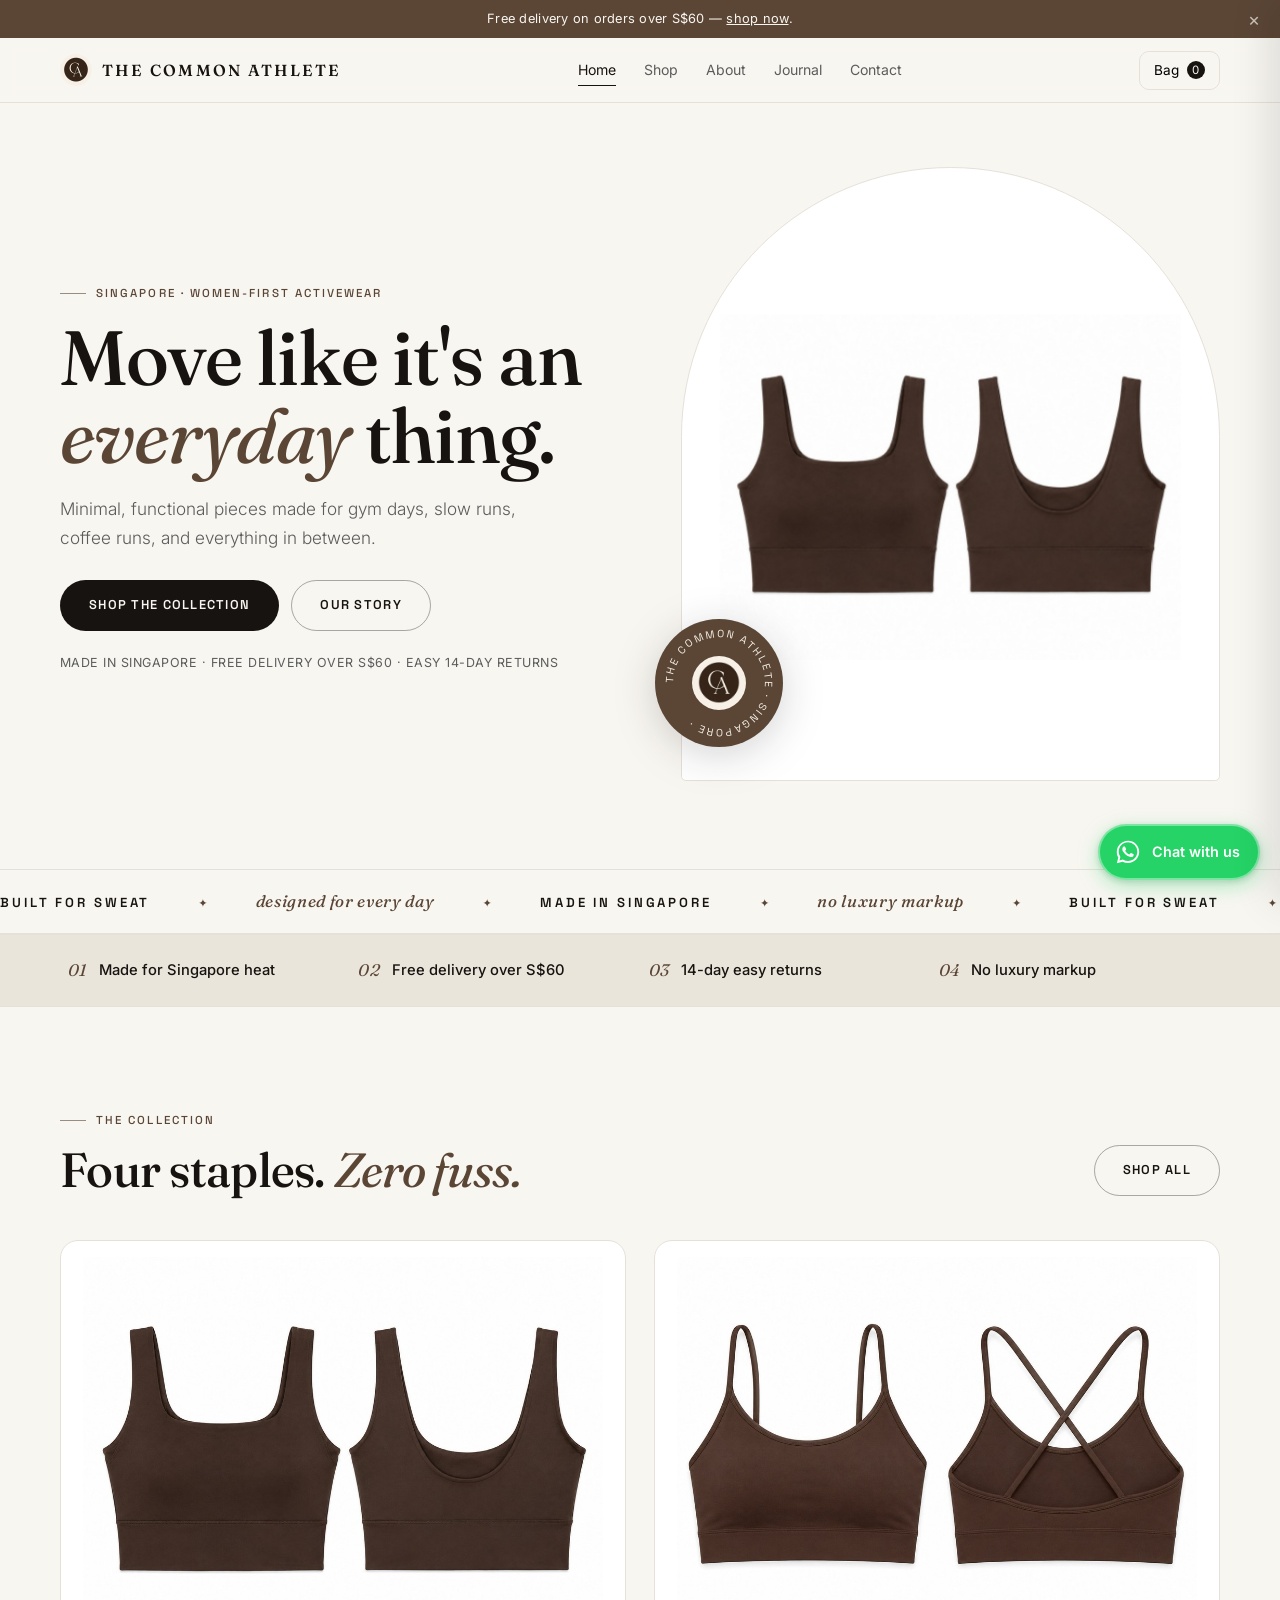
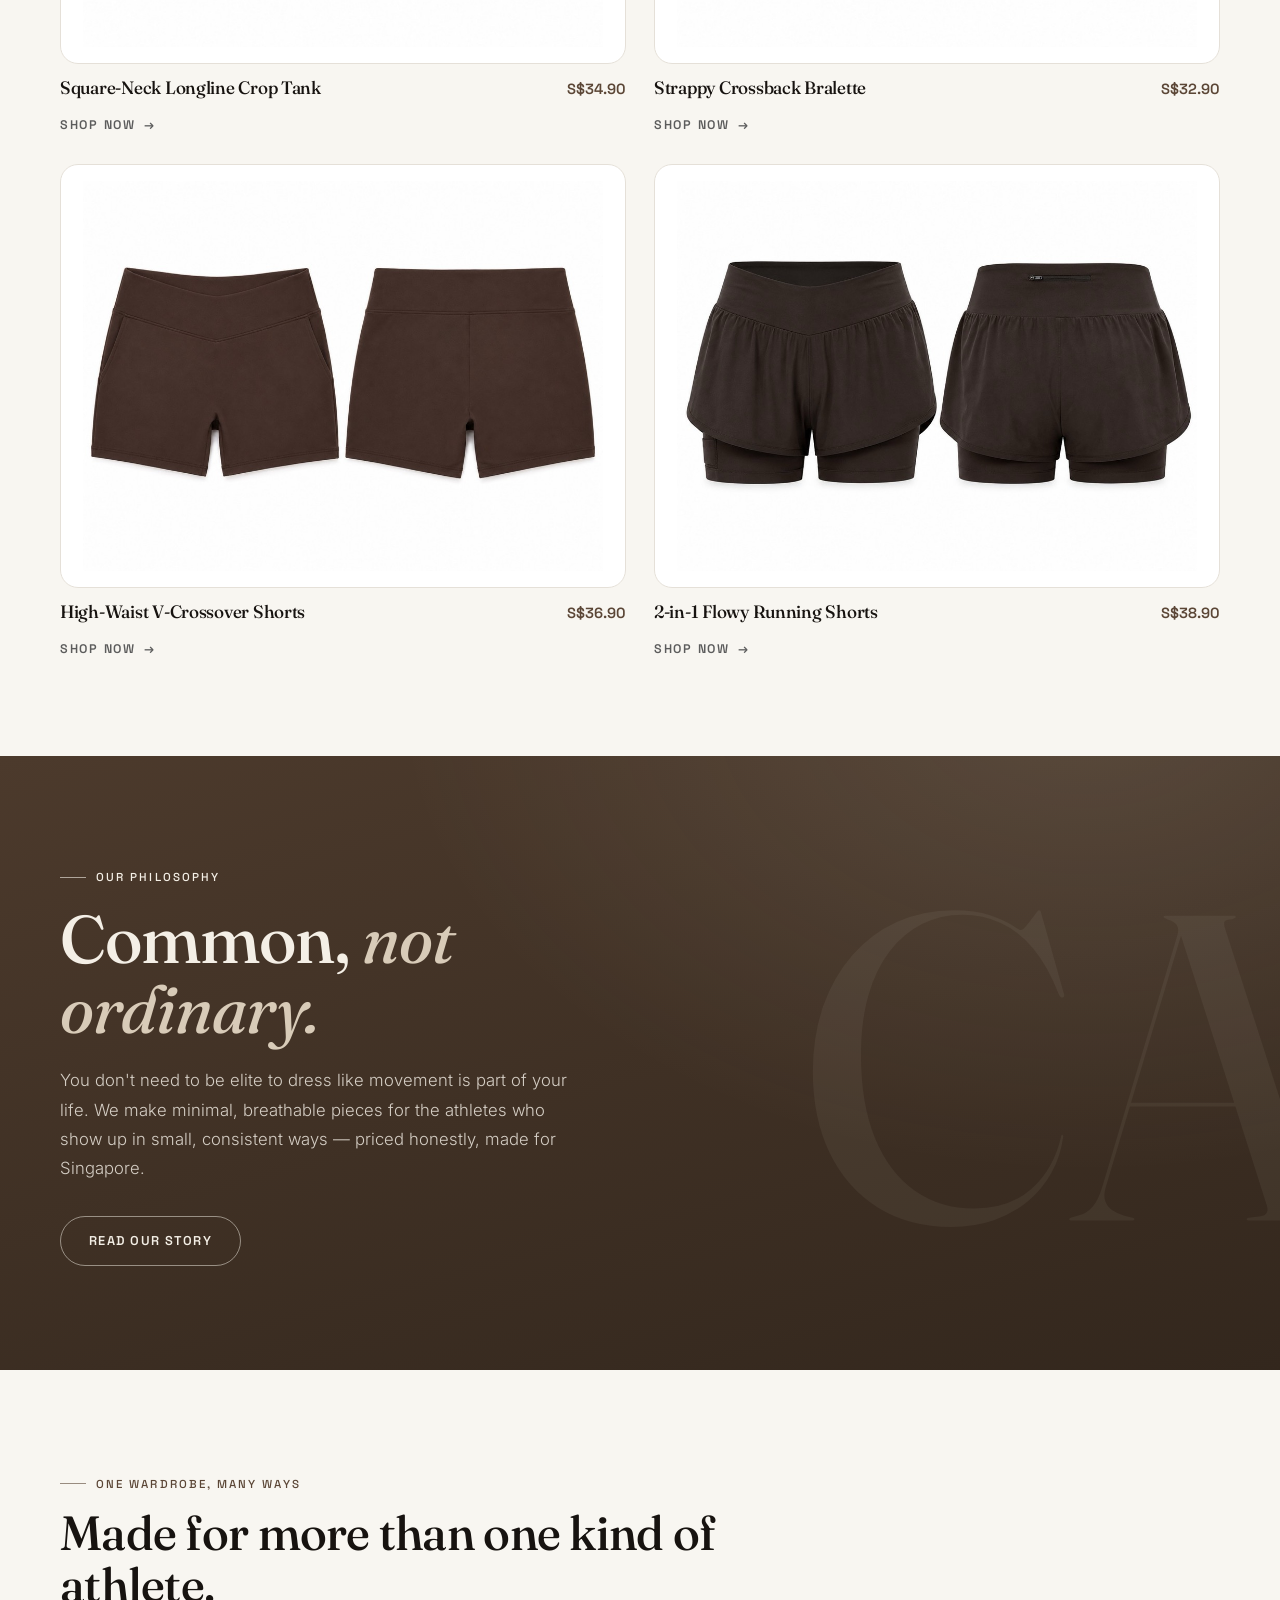
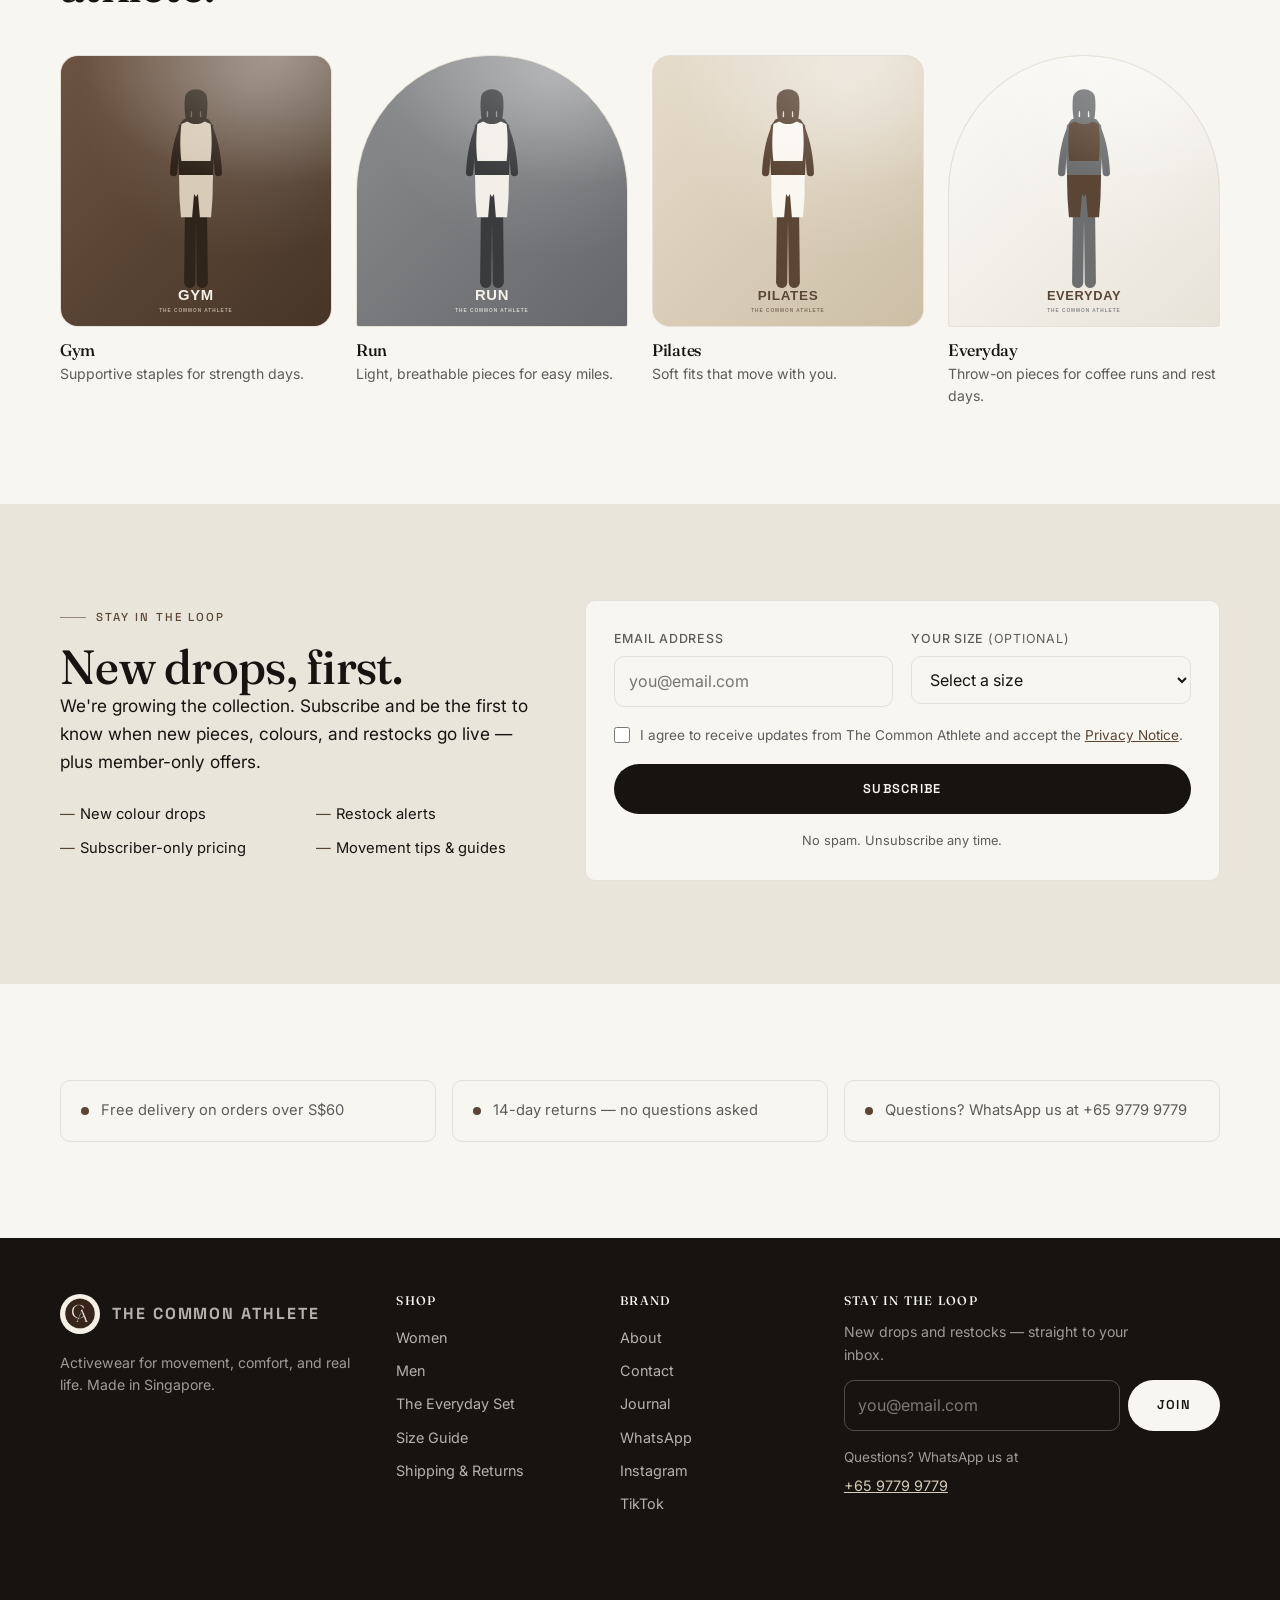
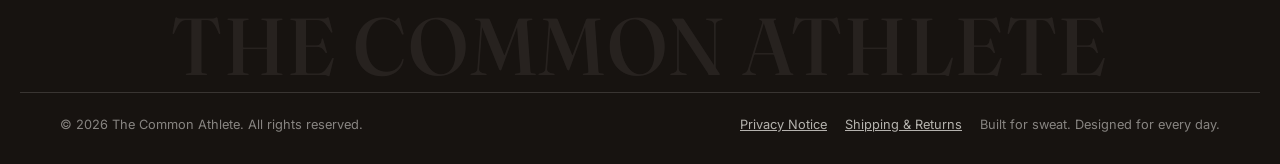
==== commit 933e723d: "Redesign: editorial serif direction across the whole site Typography & design language: - Fraunces (" ====
--- a/index.html
+++ b/index.html
@@ -33,10 +33,10 @@
   <!-- Fonts: Space Grotesk for headings, Inter for body (includes 300 weight for lighter subtitles) -->
   <link rel="preconnect" href="https://fonts.googleapis.com" />
   <link rel="preconnect" href="https://fonts.gstatic.com" crossorigin />
-  <link href="https://fonts.googleapis.com/css2?family=Inter:wght@300;400;500;600&family=Space+Grotesk:wght@500;600;700&display=swap" rel="stylesheet" />
+  <link href="https://fonts.googleapis.com/css2?family=Fraunces:ital,opsz,wght@0,9..144,400..600;1,9..144,400..600&family=Inter:wght@300;400;500;600&family=Space+Grotesk:wght@500;600;700&display=swap" rel="stylesheet" />
 
   <!-- Preload above-fold hero image -->
-  <link rel="preload" as="image" href="images/hero.svg" />
+  <link rel="preload" as="image" href="images/products/longline-crop-tank-espresso.png" />
 
   <link rel="stylesheet" href="css/styles.css" />
 
@@ -51,7 +51,9 @@
         var seen = sessionStorage.getItem("tca_intro_seen") === "1";
         if (!reduced && !seen) {
           var d = document.documentElement;
-          d.className += " intro-pending";
+          // intro-pending hides nav/hero pre-paint; pt-no-enter stops the
+          // generic page-enter animation from running behind the intro.
+          d.className += " intro-pending pt-no-enter";
           setTimeout(function () { d.classList.remove("intro-pending"); }, 6000);
         }
       } catch (e) {}
@@ -181,24 +183,47 @@
     <section class="hero hero--reveal">
       <div class="container hero__inner">
         <div class="hero__copy">
-          <span class="eyebrow hero__rev" style="--rev-i:1">For the everyday athlete</span>
-          <h1 class="hero__title hero__rev" style="--rev-i:2">Activewear for the everyday&nbsp;athlete.</h1>
+          <span class="eyebrow hero__rev" style="--rev-i:1">Singapore · Women-first activewear</span>
+          <h1 class="hero__title hero__rev" style="--rev-i:2">Move like it's an <em>everyday</em> thing.</h1>
           <p class="hero__sub hero__rev" style="--rev-i:3">Minimal, functional pieces made for gym days, slow runs, coffee runs, and everything in between.</p>
           <div class="hero__cta hero__rev" style="--rev-i:4">
             <a href="shop/women.html" class="btn btn--solid">Shop the collection</a>
-            <a href="shop/index.html" class="btn btn--outline">Browse shop</a>
+            <a href="about.html" class="btn btn--outline">Our story</a>
           </div>
           <p class="hero__note hero__rev" style="--rev-i:5">Made in Singapore · Free delivery over S$60 · Easy 14-day returns</p>
         </div>
 
         <div class="hero__visual hero__rev" style="--rev-i:3">
-          <!-- Editorial placeholder; swap for a photo later -->
-          <div class="ph ph--hero">
-            <img src="images/hero.svg" alt="Model wearing The Common Athlete Everyday Set — square-neck longline crop tank and high-waist V-crossover shorts" fetchpriority="high" />
-          </div>
-        </div>
-      </div>
-    </section>
+          <div class="ph ph--hero ph--arch">
+            <img src="images/products/longline-crop-tank-espresso.png" alt="Square-Neck Longline Crop Tank in espresso — front and back" fetchpriority="high" />
+          </div>
+          <div class="spin-badge" aria-hidden="true">
+            <span class="spin-badge__disc"></span>
+            <svg class="spin-badge__text" viewBox="0 0 128 128">
+              <defs>
+                <path id="badge-circle" d="M 64,64 m -46,0 a 46,46 0 1,1 92,0 a 46,46 0 1,1 -92,0" />
+              </defs>
+              <text><textPath href="#badge-circle">The Common Athlete · Singapore ·&#160;</textPath></text>
+            </svg>
+            <img src="images/logo.png" alt="" class="spin-badge__logo" width="54" height="54" />
+          </div>
+        </div>
+      </div>
+    </section>
+
+    <!-- ============ MARQUEE ============ -->
+    <div class="marquee" aria-hidden="true">
+      <div class="marquee__track">
+        <span class="marquee__item">Built for sweat</span><span class="marquee__dot">✦</span>
+        <span class="marquee__item marquee__item--serif">designed for every day</span><span class="marquee__dot">✦</span>
+        <span class="marquee__item">Made in Singapore</span><span class="marquee__dot">✦</span>
+        <span class="marquee__item marquee__item--serif">no luxury markup</span><span class="marquee__dot">✦</span>
+        <span class="marquee__item">Built for sweat</span><span class="marquee__dot">✦</span>
+        <span class="marquee__item marquee__item--serif">designed for every day</span><span class="marquee__dot">✦</span>
+        <span class="marquee__item">Made in Singapore</span><span class="marquee__dot">✦</span>
+        <span class="marquee__item marquee__item--serif">no luxury markup</span><span class="marquee__dot">✦</span>
+      </div>
+    </div>
 
     <!-- ============ BRAND PROMISE STRIP ============ -->
     <section class="promise" aria-label="Brand promises">
@@ -207,6 +232,69 @@
         <div class="promise__item"><span class="promise__k">02</span><p>Free delivery over S$60</p></div>
         <div class="promise__item"><span class="promise__k">03</span><p>14-day easy returns</p></div>
         <div class="promise__item"><span class="promise__k">04</span><p>No luxury markup</p></div>
+      </div>
+    </section>
+
+    <!-- ============ BESTSELLERS TEASE ============ -->
+    <section class="section" id="bestsellers">
+      <div class="container">
+        <header class="section__head section__head--row">
+          <div>
+            <span class="eyebrow">The Collection</span>
+            <h2 class="section__title">Four staples. <em>Zero fuss.</em></h2>
+          </div>
+          <a href="shop/women.html" class="btn btn--outline">Shop all</a>
+        </header>
+
+        <div class="grid grid--tease">
+          <a class="tease" href="shop/women.html">
+            <div class="tease__media">
+              <img src="images/products/longline-crop-tank-espresso.png" alt="Square-Neck Longline Crop Tank in espresso" loading="lazy" />
+              <img src="images/products/longline-crop-tank-sand.png" alt="" class="tease__alt" loading="lazy" aria-hidden="true" />
+            </div>
+            <div class="tease__row"><h3>Square-Neck Longline Crop Tank</h3><span>S$34.90</span></div>
+            <p class="tease__cta">Shop now</p>
+          </a>
+
+          <a class="tease" href="shop/women.html">
+            <div class="tease__media">
+              <img src="images/products/crossback-bralette-espresso.png" alt="Strappy Crossback Bralette in espresso" loading="lazy" />
+              <img src="images/products/crossback-bralette-sand.png" alt="" class="tease__alt" loading="lazy" aria-hidden="true" />
+            </div>
+            <div class="tease__row"><h3>Strappy Crossback Bralette</h3><span>S$32.90</span></div>
+            <p class="tease__cta">Shop now</p>
+          </a>
+
+          <a class="tease" href="shop/women.html">
+            <div class="tease__media">
+              <img src="images/products/vcrossover-shorts-espresso.png" alt="High-Waist V-Crossover Shorts in espresso" loading="lazy" />
+              <img src="images/products/vcrossover-shorts-sand.png" alt="" class="tease__alt" loading="lazy" aria-hidden="true" />
+            </div>
+            <div class="tease__row"><h3>High-Waist V-Crossover Shorts</h3><span>S$36.90</span></div>
+            <p class="tease__cta">Shop now</p>
+          </a>
+
+          <a class="tease" href="shop/women.html">
+            <div class="tease__media">
+              <img src="images/products/running-shorts-espresso.png" alt="2-in-1 Flowy Running Shorts in espresso" loading="lazy" />
+              <img src="images/products/running-shorts-sand.png" alt="" class="tease__alt" loading="lazy" aria-hidden="true" />
+            </div>
+            <div class="tease__row"><h3>2-in-1 Flowy Running Shorts</h3><span>S$38.90</span></div>
+            <p class="tease__cta">Shop now</p>
+          </a>
+        </div>
+      </div>
+    </section>
+
+    <!-- ============ EDITORIAL BAND ============ -->
+    <section class="editorial" aria-label="Our philosophy">
+      <div class="container">
+        <div class="editorial__inner">
+          <span class="eyebrow eyebrow--light">Our philosophy</span>
+          <h2 class="editorial__statement">Common, <em>not ordinary.</em></h2>
+          <p>You don't need to be elite to dress like movement is part of your life. We make minimal, breathable pieces for the athletes who show up in small, consistent ways — priced honestly, made for Singapore.</p>
+          <a href="about.html" class="btn btn--light">Read our story</a>
+        </div>
       </div>
     </section>
 
@@ -243,33 +331,6 @@
       </div>
     </section>
 
-    <!-- ============ LOOKBOOK ============ -->
-    <section class="section" id="lookbook">
-      <div class="container">
-        <header class="section__head">
-          <span class="eyebrow">Lookbook</span>
-          <h2 class="section__title">One capsule, styled for real life.</h2>
-        </header>
-        <div class="grid grid--look">
-          <figure class="look">
-            <div class="ph ph--look"><img src="images/look-1.svg" alt="The set worn for training" loading="lazy" /></div>
-            <figcaption>The set, head to toe.</figcaption>
-          </figure>
-          <figure class="look">
-            <div class="ph ph--look"><img src="images/look-2.svg" alt="The crop tank layered for everyday" loading="lazy" /></div>
-            <figcaption>Layered for everyday.</figcaption>
-          </figure>
-          <figure class="look">
-            <div class="ph ph--look"><img src="images/look-3.svg" alt="The set styled off-duty" loading="lazy" /></div>
-            <figcaption>Off-duty and easy.</figcaption>
-          </figure>
-        </div>
-        <div style="text-align:center;margin-top:48px;">
-          <a href="shop/women.html" class="btn btn--solid">Shop the collection</a>
-        </div>
-      </div>
-    </section>
-
     <!-- ============ NEWSLETTER ============ -->
     <section class="section section--alt" id="newsletter">
       <div class="container waitlist">
@@ -383,6 +444,7 @@
       </div>
     </div>
 
+    <span class="footer__mega" aria-hidden="true">THE COMMON ATHLETE</span>
     <div class="container footer__base">
       <p>© <span id="year"></span> The Common Athlete. All rights reserved.</p>
       <nav class="footer__legal" aria-label="Legal">
--- a/css/styles.css
+++ b/css/styles.css
@@ -7,19 +7,25 @@
 :root {
   --bg:            #F8F6F1;  /* warm off-white */
   --bg-alt:        #EAE5DB;  /* section alt bg — pushed darker for visible rhythm */
-  --text:          #111111;  /* near-black */
+  --text:          #171310;  /* warm near-black (espresso-tinted ink) */
   --muted:         #5C5C5C;  /* secondary text — contrast-safe at 6:1 on --bg */
   --accent:        #5B4636;  /* espresso */
   --accent-dark:   #463528;  /* espresso hover */
   --oat:           #D8CBB8;  /* soft neutral */
   --border:        #E5E0D8;  /* light beige border */
-
-  --maxw: 1200px;
+  --cream:         #F4EFE6;  /* light type on espresso */
+
+  --font-display: "Fraunces", "Georgia", serif;
+  --font-body: "Inter", system-ui, -apple-system, "Segoe UI", sans-serif;
+  --font-label: "Space Grotesk", "Inter", sans-serif;
+
+  --maxw: 1240px;
   --pad: 24px;
-  --radius: 6px;
+  --radius: 10px;
+  --radius-lg: 18px;
   --ease: cubic-bezier(.4, 0, .2, 1);
 
-  --shadow: 0 1px 2px rgba(17,17,17,.04), 0 8px 24px rgba(17,17,17,.05);
+  --shadow: 0 1px 2px rgba(23,19,16,.04), 0 10px 30px rgba(23,19,16,.07);
 }
 
 /* ---------- Reset ---------- */
@@ -43,10 +49,16 @@
 ul { list-style: none; padding: 0; }
 
 h1, h2, h3, h4 {
-  font-family: "Space Grotesk", "Inter", sans-serif;
-  font-weight: 600;
-  line-height: 1.1;
-  letter-spacing: -0.01em;
+  font-family: var(--font-display);
+  font-weight: 500;
+  line-height: 1.08;
+  letter-spacing: -0.015em;
+  font-variation-settings: "opsz" 60;
+}
+h1 em, h2 em, h3 em {
+  font-style: italic;
+  font-weight: 450;
+  color: var(--accent);
 }
 
 /* ---------- Layout helpers ---------- */
@@ -60,20 +72,41 @@
 .section { padding: 72px 0; }
 .section--alt { background: var(--bg-alt); }
 
-.section__head { max-width: 640px; margin-bottom: 40px; }
+.section__head { max-width: 680px; margin-bottom: 44px; }
 .section__title {
-  font-size: clamp(1.6rem, 4vw, 2.4rem);
-  margin-top: 12px;
+  font-size: clamp(1.9rem, 4.6vw, 3rem);
+  margin-top: 14px;
+}
+/* Header row variant: title left, action button right */
+.section__head--row {
+  max-width: none;
+  display: flex;
+  align-items: flex-end;
+  justify-content: space-between;
+  gap: 24px;
+  flex-wrap: wrap;
 }
 
 .eyebrow {
-  display: inline-block;
+  display: inline-flex;
+  align-items: center;
+  gap: 10px;
+  font-family: var(--font-label);
   font-size: 0.72rem;
-  letter-spacing: 0.16em;
+  letter-spacing: 0.18em;
   text-transform: uppercase;
-  color: var(--muted);
+  color: var(--accent);
   font-weight: 500;
 }
+.eyebrow::before {
+  content: "";
+  width: 26px;
+  height: 1px;
+  background: var(--accent);
+  opacity: .6;
+}
+.eyebrow--light { color: var(--cream); }
+.eyebrow--light::before { background: var(--cream); }
 
 .lead { font-size: 1.08rem; color: var(--text); margin-bottom: 16px; }
 .muted { color: var(--muted); font-weight: 400; }
@@ -84,26 +117,37 @@
   align-items: center;
   justify-content: center;
   gap: 8px;
-  padding: 13px 24px;
-  border-radius: var(--radius);
-  font-size: 0.92rem;
-  font-weight: 500;
-  letter-spacing: 0.01em;
+  padding: 14px 28px;
+  border-radius: 999px;
+  font-family: var(--font-label);
+  font-size: 0.8rem;
+  font-weight: 600;
+  letter-spacing: 0.1em;
+  text-transform: uppercase;
   border: 1px solid transparent;
   transition: background .25s var(--ease), color .25s var(--ease),
-              border-color .25s var(--ease), transform .15s var(--ease);
+              border-color .25s var(--ease), transform .15s var(--ease),
+              box-shadow .25s var(--ease);
 }
 .btn:active { transform: translateY(1px); }
 
 .btn--solid { background: var(--text); color: var(--bg); }
-.btn--solid:hover { background: var(--accent); }
+.btn--solid:hover { background: var(--accent); box-shadow: 0 8px 22px rgba(91,70,54,.28); }
 
 .btn--outline {
   background: transparent;
   color: var(--text);
-  border-color: var(--text);
-}
-.btn--outline:hover { background: var(--text); color: var(--bg); }
+  border-color: rgba(23,19,16,.35);
+}
+.btn--outline:hover { background: var(--text); color: var(--bg); border-color: var(--text); }
+
+/* Cream-on-espresso variant for dark editorial sections */
+.btn--light {
+  background: transparent;
+  color: var(--cream);
+  border-color: rgba(244,239,230,.5);
+}
+.btn--light:hover { background: var(--cream); color: var(--accent-dark); border-color: var(--cream); }
 
 .btn--block { width: 100%; }
 
@@ -192,10 +236,10 @@
   display: inline-flex;
   align-items: center;
   gap: 10px;
-  font-family: "Space Grotesk", sans-serif;
-  font-weight: 700;
-  font-size: 0.95rem;
-  letter-spacing: 0.12em;
+  font-family: var(--font-display);
+  font-weight: 550;
+  font-size: 1rem;
+  letter-spacing: 0.13em;
 }
 .nav__logo-mark {
   width: 32px;
@@ -245,6 +289,12 @@
   align-items: center;
   justify-content: center;
   padding: 0 5px;
+}
+.nav__bag-count.is-bumped { animation: bagBump .4s var(--ease); }
+@keyframes bagBump {
+  0% { transform: scale(1); }
+  35% { transform: scale(1.45); background: var(--accent); }
+  100% { transform: scale(1); }
 }
 
 /* Burger */
@@ -291,7 +341,7 @@
 /* ---------- Placeholders (neutral editorial blocks) ---------- */
 .ph {
   position: relative;
-  border-radius: var(--radius);
+  border-radius: var(--radius-lg);
   border: 1px solid var(--border);
   overflow: hidden;
   background: linear-gradient(135deg, var(--oat), #cabfa9);
@@ -330,7 +380,8 @@
 .ph--tone-slate .ph__label    { color: rgba(255,255,255,.75); }
 
 .ph--hero { aspect-ratio: 4 / 5; }
-.ph--card { aspect-ratio: 4 / 5; border-radius: 0; border: none; border-bottom: 1px solid var(--border); }
+/* Landscape studio photos (front + back pair) sit best in a 4:3.2 window */
+.ph--card { aspect-ratio: 4 / 3.2; border-radius: 0; border: none; border-bottom: 1px solid var(--border); }
 /* Product cards now hold real front+back photos on a white studio background.
    Show the whole (landscape) shot uncropped, on white, instead of the
    editorial cover-crop used by the placeholder art. */
@@ -392,10 +443,11 @@
   gap: 12px;
 }
 .promise__k {
-  font-family: "Space Grotesk", sans-serif;
-  font-size: 0.72rem;
+  font-family: var(--font-display);
+  font-style: italic;
+  font-size: 1.05rem;
   color: var(--accent);
-  letter-spacing: 0.1em;
+  letter-spacing: 0.02em;
 }
 .promise__item p { font-size: 0.92rem; font-weight: 500; }
 
@@ -409,14 +461,14 @@
 .card {
   background: var(--bg);
   border: 1px solid var(--border);
-  border-radius: var(--radius);
+  border-radius: var(--radius-lg);
   overflow: hidden;
   display: flex;
   flex-direction: column;
   transition: transform .3s var(--ease), box-shadow .3s var(--ease);
 }
-.card:hover { transform: translateY(-4px); box-shadow: var(--shadow); }
-.card__body { padding: 18px 18px 20px; display: flex; flex-direction: column; flex: 1; }
+.card:hover { transform: translateY(-5px); box-shadow: var(--shadow); }
+.card__body { padding: 20px 20px 22px; display: flex; flex-direction: column; flex: 1; }
 .card__top {
   display: flex;
   justify-content: space-between;
@@ -424,8 +476,14 @@
   gap: 12px;
   margin-bottom: 8px;
 }
-.card__name { font-size: 1.02rem; }
-.card__price { font-size: 0.95rem; color: var(--accent); white-space: nowrap; }
+.card__name { font-size: 1.16rem; letter-spacing: 0; }
+.card__price {
+  font-family: var(--font-label);
+  font-size: 0.95rem;
+  font-weight: 600;
+  color: var(--accent);
+  white-space: nowrap;
+}
 .card__desc { font-size: 0.88rem; color: var(--muted); margin-bottom: 16px; flex: 1; }
 
 /* Colour swatches */
@@ -677,6 +735,8 @@
 .drawer__close { background: none; border: none; font-size: 1.6rem; line-height: 1; color: var(--text); }
 .drawer__body { flex: 1; overflow-y: auto; padding: 16px var(--pad); }
 .drawer__empty { color: var(--muted); font-size: 0.92rem; text-align: center; margin-top: 40px; }
+.drawer__empty p { margin-bottom: 18px; }
+.drawer__empty .btn { max-width: 240px; margin: 0 auto; }
 
 .bag-item {
   display: flex;
@@ -788,6 +848,30 @@
   .qv__media { border-radius: var(--radius) 0 0 var(--radius); aspect-ratio: auto; }
 }
 
+/* Wishlist heart (cards + quick-view) */
+.wish {
+  position: absolute;
+  top: 12px; right: 12px;
+  z-index: 3;
+  width: 38px; height: 38px;
+  display: flex; align-items: center; justify-content: center;
+  border: 1px solid var(--border);
+  border-radius: 50%;
+  background: rgba(248,246,241,.9);
+  color: var(--muted);
+  transition: transform .2s var(--ease), color .2s, background-color .2s;
+}
+.wish svg { fill: none; stroke: currentColor; stroke-width: 1.8; }
+.wish:hover { transform: scale(1.1); color: var(--accent); background: #fff; }
+.wish.is-saved { color: #c0392b; }
+.wish.is-saved svg { fill: currentColor; stroke: currentColor; }
+.wish.is-saved { animation: wishPop .35s var(--ease); }
+@keyframes wishPop {
+  0% { transform: scale(1); }
+  40% { transform: scale(1.3); }
+  100% { transform: scale(1); }
+}
+
 /* "Quick view" button overlaid on product card images */
 .qv__trigger {
   position: absolute;
@@ -957,6 +1041,56 @@
 /* ---------- Footer contact line ---------- */
 .footer__contact { font-size: 0.85rem; color: rgba(248,246,241,.6); margin-top: 16px; }
 .footer__contact a { color: var(--oat); text-decoration: underline; }
+
+/* ---------- Add-to-bag toast ---------- */
+.toast {
+  position: fixed;
+  top: 78px;
+  right: 16px;
+  z-index: 250;
+  display: flex;
+  align-items: center;
+  gap: 12px;
+  width: min(320px, calc(100vw - 32px));
+  padding: 12px;
+  background: var(--bg);
+  border: 1px solid var(--border);
+  border-radius: var(--radius);
+  box-shadow: 0 12px 36px rgba(17,17,17,.16);
+  opacity: 0;
+  transform: translateX(24px);
+  pointer-events: none;
+  transition: opacity .3s var(--ease), transform .3s var(--ease);
+}
+.toast.is-visible { opacity: 1; transform: none; pointer-events: auto; }
+.toast__thumb {
+  width: 46px; height: 46px;
+  flex-shrink: 0;
+  border-radius: 4px;
+  background: #fff;
+  border: 1px solid var(--border);
+}
+.toast__thumb::after { content: none; }
+.toast__thumb img { width: 100%; height: 100%; object-fit: contain; padding: 3px; }
+.toast__text { display: flex; flex-direction: column; line-height: 1.3; min-width: 0; }
+.toast__text strong { font-size: 0.85rem; }
+.toast__text span {
+  font-size: 0.8rem; color: var(--muted);
+  white-space: nowrap; overflow: hidden; text-overflow: ellipsis;
+}
+.toast__view {
+  margin-left: auto;
+  flex-shrink: 0;
+  align-self: center;
+  background: var(--text);
+  color: var(--bg);
+  border: none;
+  border-radius: 999px;
+  padding: 7px 13px;
+  font-size: 0.76rem;
+  font-weight: 500;
+}
+.toast__view:hover { background: var(--accent); }
 
 /* ---------- Floating WhatsApp button ---------- */
 .wa-float {
@@ -1139,6 +1273,36 @@
 @media (min-width: 600px) { .blog-grid { grid-template-columns: repeat(2, 1fr); } }
 @media (min-width: 900px) { .blog-grid { grid-template-columns: repeat(3, 1fr); } }
 
+/* ==========================================================================
+   Page transitions (fade + soft rise between tabs)
+   The enter animation runs from pure CSS on every load (so it works with or
+   without JS and never leaves content blank). JS adds .pt-leave before a
+   same-site navigation for the exit fade. The Home intro page opts out of the
+   enter animation via .pt-no-enter (the intro owns that entrance).
+   ========================================================================== */
+main {
+  animation: ptEnter .42s cubic-bezier(.2,.7,.2,1) both;
+}
+.pt-no-enter main { animation: none; }
+
+@keyframes ptEnter {
+  from { opacity: 0; transform: translateY(16px); }
+  to   { opacity: 1; transform: none; }
+}
+
+/* Leaving: fade + drop the whole page out, then navigation happens */
+body.pt-leave {
+  animation: ptLeave .26s cubic-bezier(.4,0,.6,1) both;
+}
+@keyframes ptLeave {
+  from { opacity: 1; transform: none; }
+  to   { opacity: 0; transform: translateY(-12px); }
+}
+
+@media (prefers-reduced-motion: reduce) {
+  main, body.pt-leave { animation: none !important; }
+}
+
 /* ---------- Reveal on scroll ---------- */
 .reveal {
   opacity: 0;
@@ -1166,6 +1330,20 @@
   .footer__base { flex-direction: row; justify-content: space-between; }
 }
 
+/* Touch devices have no hover — keep the quick-view button reachable, and
+   anchor the toast to the bottom so it clears the nav. */
+@media (hover: none) {
+  .qv__trigger { opacity: 1; transform: translate(-50%, 0); pointer-events: auto; }
+}
+@media (max-width: 599px) {
+  .toast {
+    top: auto;
+    bottom: 92px;            /* sit above the floating WhatsApp button */
+    right: 16px; left: 16px;
+    width: auto;
+  }
+}
+
 @media (min-width: 900px) {
   :root { --pad: 40px; }
   .nav__links { display: flex; }
@@ -1176,7 +1354,8 @@
   .hero { padding: 64px 0 88px; }
   .hero__inner { grid-template-columns: 1.05fr 1fr; gap: 56px; }
 
-  .grid--products { grid-template-columns: repeat(4, 1fr); }
+  /* Four products read best as a big editorial 2×2, not a cramped 4-across */
+  .grid--products { grid-template-columns: repeat(2, 1fr); gap: 36px; }
   .grid--life { grid-template-columns: repeat(4, 1fr); }
   .grid--features { grid-template-columns: repeat(4, 1fr); }
 
@@ -1507,11 +1686,11 @@
   display: flex;
   flex-wrap: wrap;
   justify-content: center;
-  font-family: "Space Grotesk", sans-serif;
-  font-weight: 700;
-  letter-spacing: 0.26em;
-  font-size: clamp(0.95rem, 2.8vw, 1.45rem);
-  padding-left: 0.26em;
+  font-family: var(--font-display);
+  font-weight: 550;
+  letter-spacing: 0.28em;
+  font-size: clamp(1rem, 3vw, 1.55rem);
+  padding-left: 0.28em;
   margin: 0;
 }
 .intro__char {
@@ -1647,6 +1826,248 @@
   to   { opacity: 1; transform: translateY(0); }
 }
 
+/* ==========================================================================
+   Redesign components — editorial serif direction
+   ========================================================================== */
+
+/* ---------- Hero (editorial) ---------- */
+.hero__title {
+  font-size: clamp(2.7rem, 7.2vw, 4.8rem);
+  line-height: 1.02;
+  margin: 16px 0 20px;
+  max-width: 12ch;
+}
+.hero__title em { display: inline; }
+
+/* Arch-shaped hero media — echoes the circular CA monogram */
+.ph--arch {
+  aspect-ratio: 1 / 1.14;
+  border-radius: 999px 999px var(--radius-lg) var(--radius-lg);
+  background: #fff;
+  border: 1px solid var(--border);
+}
+.ph--arch::after { content: none; }
+.ph--arch img {
+  object-fit: contain;
+  padding: 12% 7% 7%;
+}
+.hero__visual { position: relative; }
+
+/* Spinning circular text badge overlapping the arch */
+.spin-badge {
+  position: absolute;
+  left: -26px;
+  bottom: 34px;
+  width: 128px;
+  height: 128px;
+  z-index: 2;
+  display: flex;
+  align-items: center;
+  justify-content: center;
+  filter: drop-shadow(0 8px 20px rgba(23,19,16,.18));
+}
+.spin-badge__text {
+  position: absolute;
+  inset: 0;
+  animation: spinBadge 16s linear infinite;
+}
+.spin-badge__text text {
+  font-family: var(--font-label);
+  font-size: 10.5px;
+  letter-spacing: 2px;
+  text-transform: uppercase;
+  fill: var(--cream);
+}
+.spin-badge__disc {
+  position: absolute;
+  inset: 0;
+  border-radius: 50%;
+  background: var(--accent);
+}
+.spin-badge__logo {
+  position: relative;
+  z-index: 1;
+  width: 54px;
+  height: 54px;
+  border-radius: 50%;
+}
+@keyframes spinBadge {
+  to { transform: rotate(360deg); }
+}
+@media (max-width: 899px) {
+  .spin-badge { width: 104px; height: 104px; left: -8px; bottom: 20px; }
+  .spin-badge__logo { width: 44px; height: 44px; }
+}
+
+/* ---------- Marquee (scrolling brand strip) ---------- */
+.marquee {
+  overflow: hidden;
+  border-top: 1px solid var(--border);
+  border-bottom: 1px solid var(--border);
+  background: var(--bg);
+  padding: 18px 0;
+  white-space: nowrap;
+}
+.marquee__track {
+  display: inline-flex;
+  align-items: baseline;
+  gap: 48px;
+  padding-right: 48px;
+  animation: marquee 26s linear infinite;
+  will-change: transform;
+}
+.marquee:hover .marquee__track { animation-play-state: paused; }
+.marquee__item {
+  font-family: var(--font-label);
+  font-size: 0.82rem;
+  font-weight: 600;
+  letter-spacing: 0.22em;
+  text-transform: uppercase;
+  color: var(--text);
+}
+.marquee__item--serif {
+  font-family: var(--font-display);
+  font-style: italic;
+  font-weight: 450;
+  font-size: 1.05rem;
+  letter-spacing: 0.04em;
+  text-transform: none;
+  color: var(--accent);
+}
+.marquee__dot { color: var(--accent); font-size: 0.7rem; }
+@keyframes marquee {
+  to { transform: translateX(-50%); }
+}
+
+/* ---------- Bestsellers tease (home) ---------- */
+.grid--tease { gap: 28px; }
+.tease {
+  display: flex;
+  flex-direction: column;
+  gap: 14px;
+  min-width: 0;
+}
+.tease__media {
+  position: relative;
+  aspect-ratio: 4 / 3;
+  background: #fff;
+  border: 1px solid var(--border);
+  border-radius: var(--radius-lg);
+  overflow: hidden;
+}
+.tease__media img {
+  position: absolute;
+  inset: 0;
+  width: 100%;
+  height: 100%;
+  object-fit: contain;
+  padding: 16px;
+  transition: opacity .45s var(--ease), transform .6s var(--ease);
+}
+.tease__media .tease__alt { opacity: 0; }
+.tease:hover .tease__media .tease__alt { opacity: 1; }
+.tease:hover .tease__media img { transform: scale(1.04); }
+.tease__row {
+  display: flex;
+  justify-content: space-between;
+  align-items: baseline;
+  gap: 14px;
+}
+.tease__row h3 { font-size: 1.12rem; }
+.tease__row span {
+  font-family: var(--font-label);
+  font-weight: 600;
+  font-size: 0.92rem;
+  color: var(--accent);
+  white-space: nowrap;
+}
+.tease__cta {
+  font-family: var(--font-label);
+  font-size: 0.78rem;
+  font-weight: 600;
+  letter-spacing: 0.14em;
+  text-transform: uppercase;
+  color: var(--muted);
+  transition: color .2s var(--ease);
+}
+.tease__cta::after {
+  content: "→";
+  margin-left: 8px;
+  display: inline-block;
+  transition: transform .25s var(--ease);
+}
+.tease:hover .tease__cta { color: var(--accent); }
+.tease:hover .tease__cta::after { transform: translateX(5px); }
+@media (min-width: 640px) { .grid--tease { grid-template-columns: repeat(2, 1fr); } }
+
+/* ---------- Editorial dark band ---------- */
+.editorial {
+  background:
+    radial-gradient(90% 130% at 85% -10%, rgba(216,203,184,.14), transparent 60%),
+    linear-gradient(165deg, #4c3a2c, #33271d);
+  color: var(--cream);
+  padding: 104px 0;
+  position: relative;
+  overflow: hidden;
+}
+/* Oversized ghost monogram floating behind the copy */
+.editorial::before {
+  content: "CA";
+  position: absolute;
+  right: -4%;
+  top: 50%;
+  transform: translateY(-50%);
+  font-family: var(--font-display);
+  font-size: clamp(16rem, 34vw, 30rem);
+  line-height: 1;
+  color: rgba(244,239,230,.05);
+  pointer-events: none;
+}
+.editorial__inner { position: relative; max-width: 660px; }
+.editorial__statement {
+  font-size: clamp(2.4rem, 6.5vw, 4.2rem);
+  line-height: 1.04;
+  margin: 18px 0 22px;
+  color: var(--cream);
+}
+.editorial__statement em { color: var(--oat); }
+.editorial__inner p {
+  font-size: 1.05rem;
+  font-weight: 300;
+  line-height: 1.75;
+  color: rgba(244,239,230,.82);
+  margin-bottom: 32px;
+  max-width: 520px;
+}
+
+/* ---------- Footer mega wordmark ---------- */
+.footer__mega {
+  display: block;
+  font-family: var(--font-display);
+  font-weight: 500;
+  font-size: clamp(2rem, 6.3vw, 6rem);
+  line-height: 0.95;
+  letter-spacing: 0.02em;
+  text-align: center;
+  color: rgba(248,246,241,.07);
+  padding: 48px 0 8px;
+  user-select: none;
+  white-space: nowrap;
+  overflow: hidden;
+}
+
+/* Lifestyle tiles — alternate arches for rhythm */
+.grid--life .tile:nth-child(even) .ph--tile {
+  border-radius: 999px 999px var(--radius-lg) var(--radius-lg);
+}
+
+/* Keep the serif wordmark on one line on small screens */
+.nav__logo span { white-space: nowrap; }
+@media (max-width: 520px) {
+  .nav__logo { font-size: 0.72rem; letter-spacing: 0.08em; gap: 8px; }
+  .nav__logo-mark { width: 28px; height: 28px; }
+}
+
 /* ---------- Reduced motion ---------- */
 @media (prefers-reduced-motion: reduce) {
   html { scroll-behavior: auto; }
@@ -1656,4 +2077,6 @@
   .hero--reveal .ph--hero img { clip-path: none; transform: none; }
   .nav, .announce { opacity: 1 !important; transform: none !important; }
   .intro { display: none !important; }
-}
+  .marquee__track { animation: none; }
+  .spin-badge__text { animation: none; }
+}
